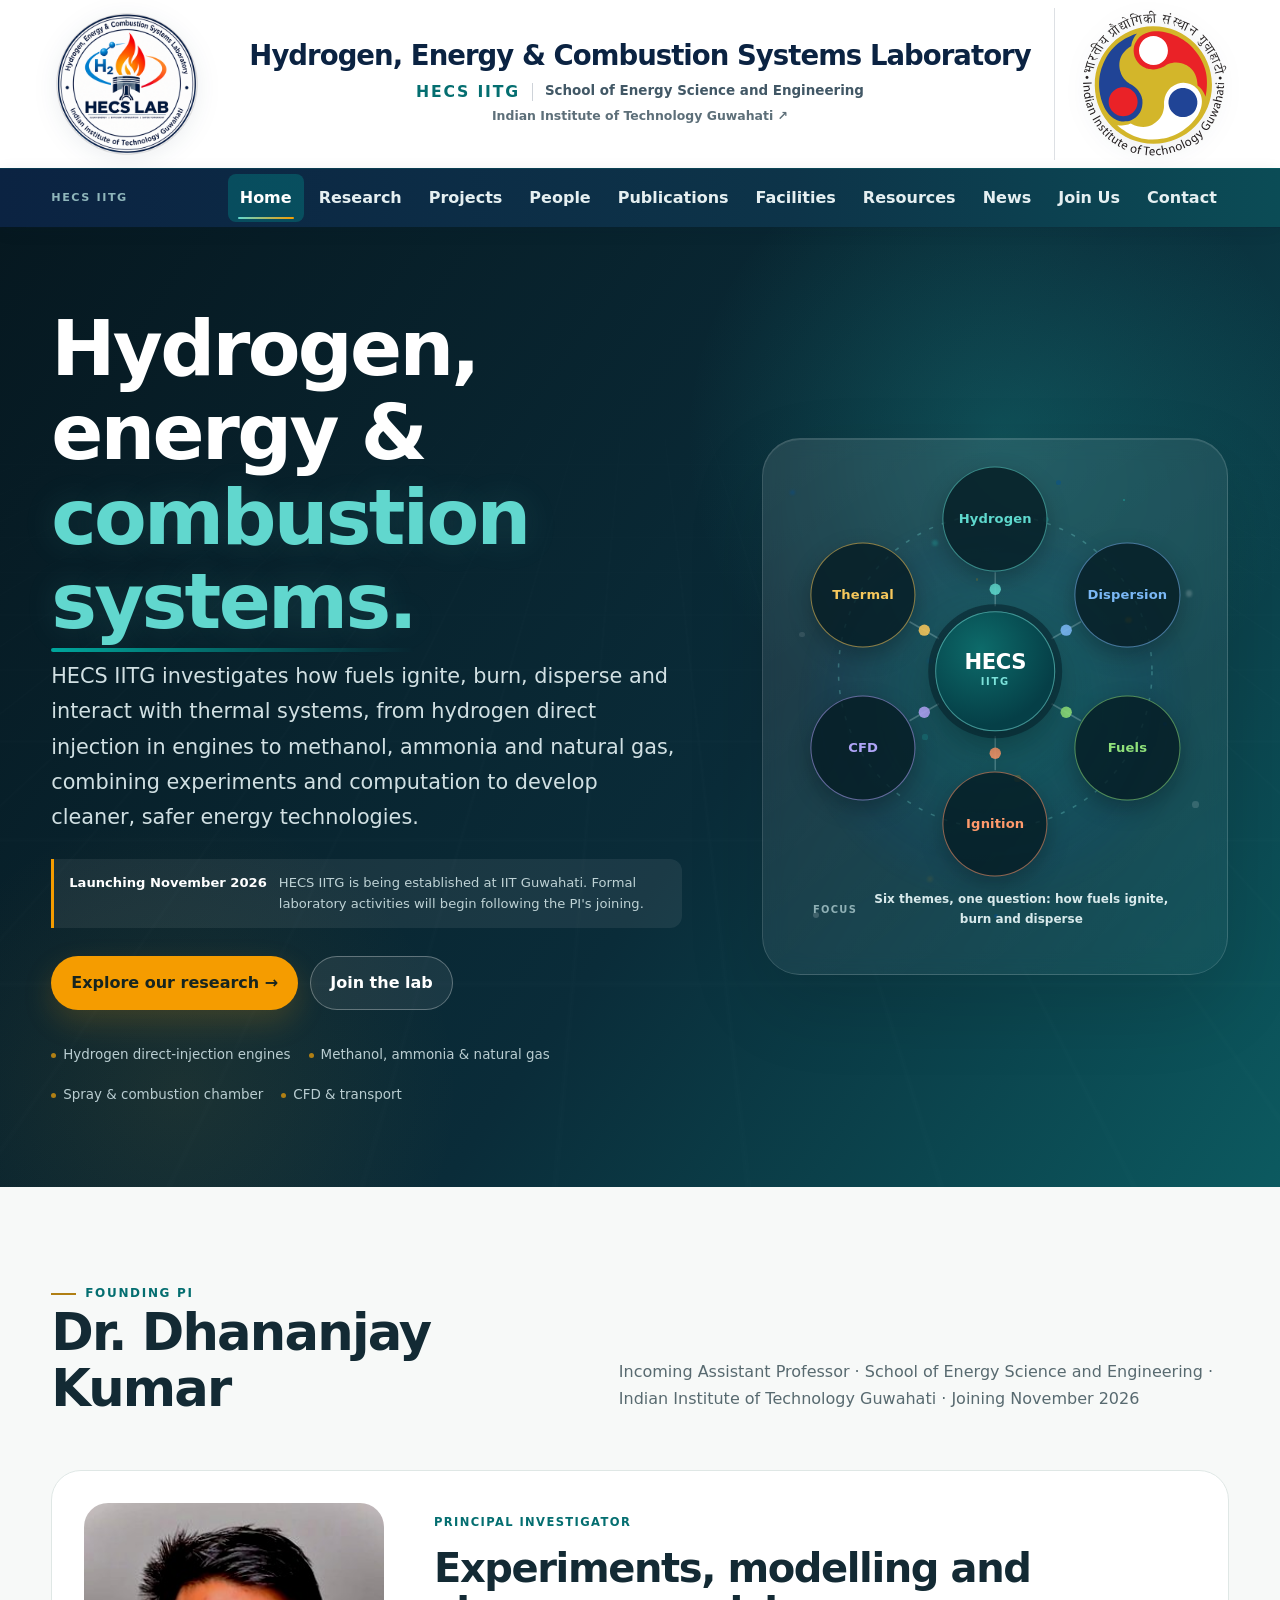
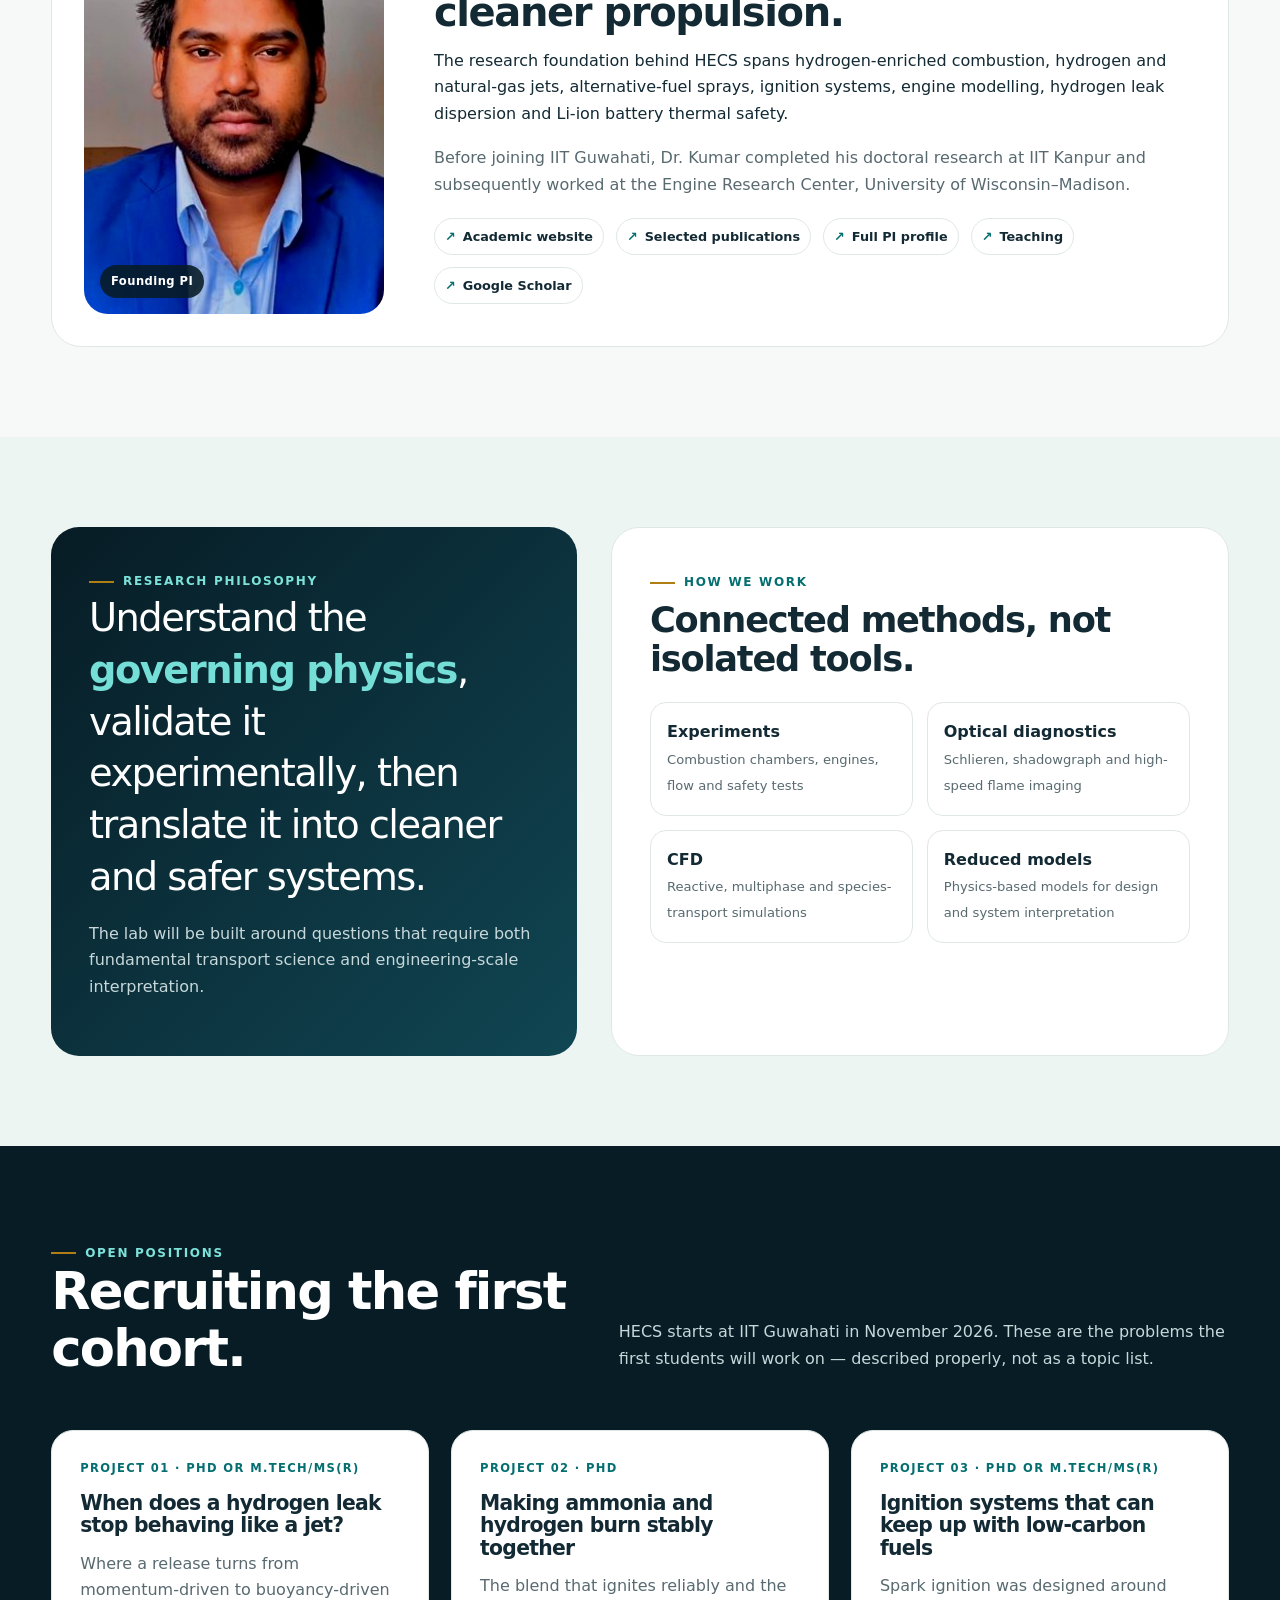
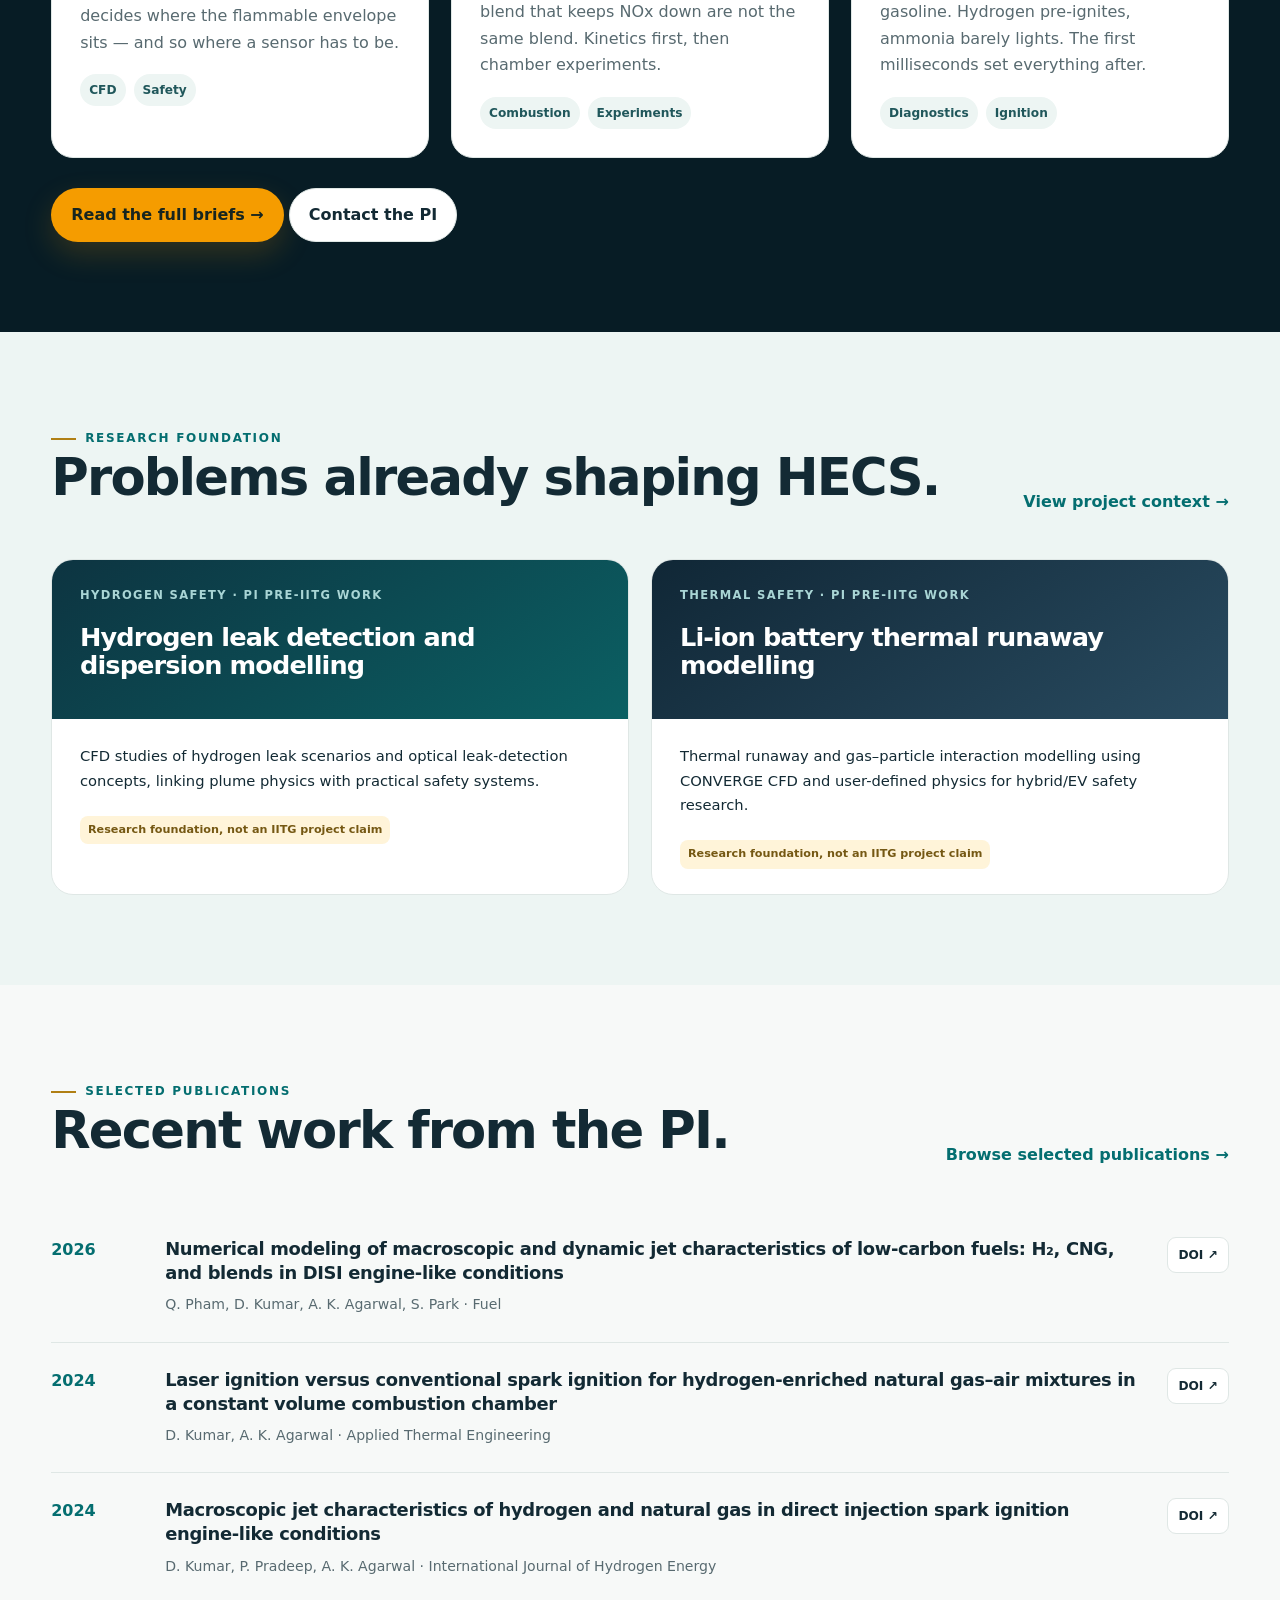
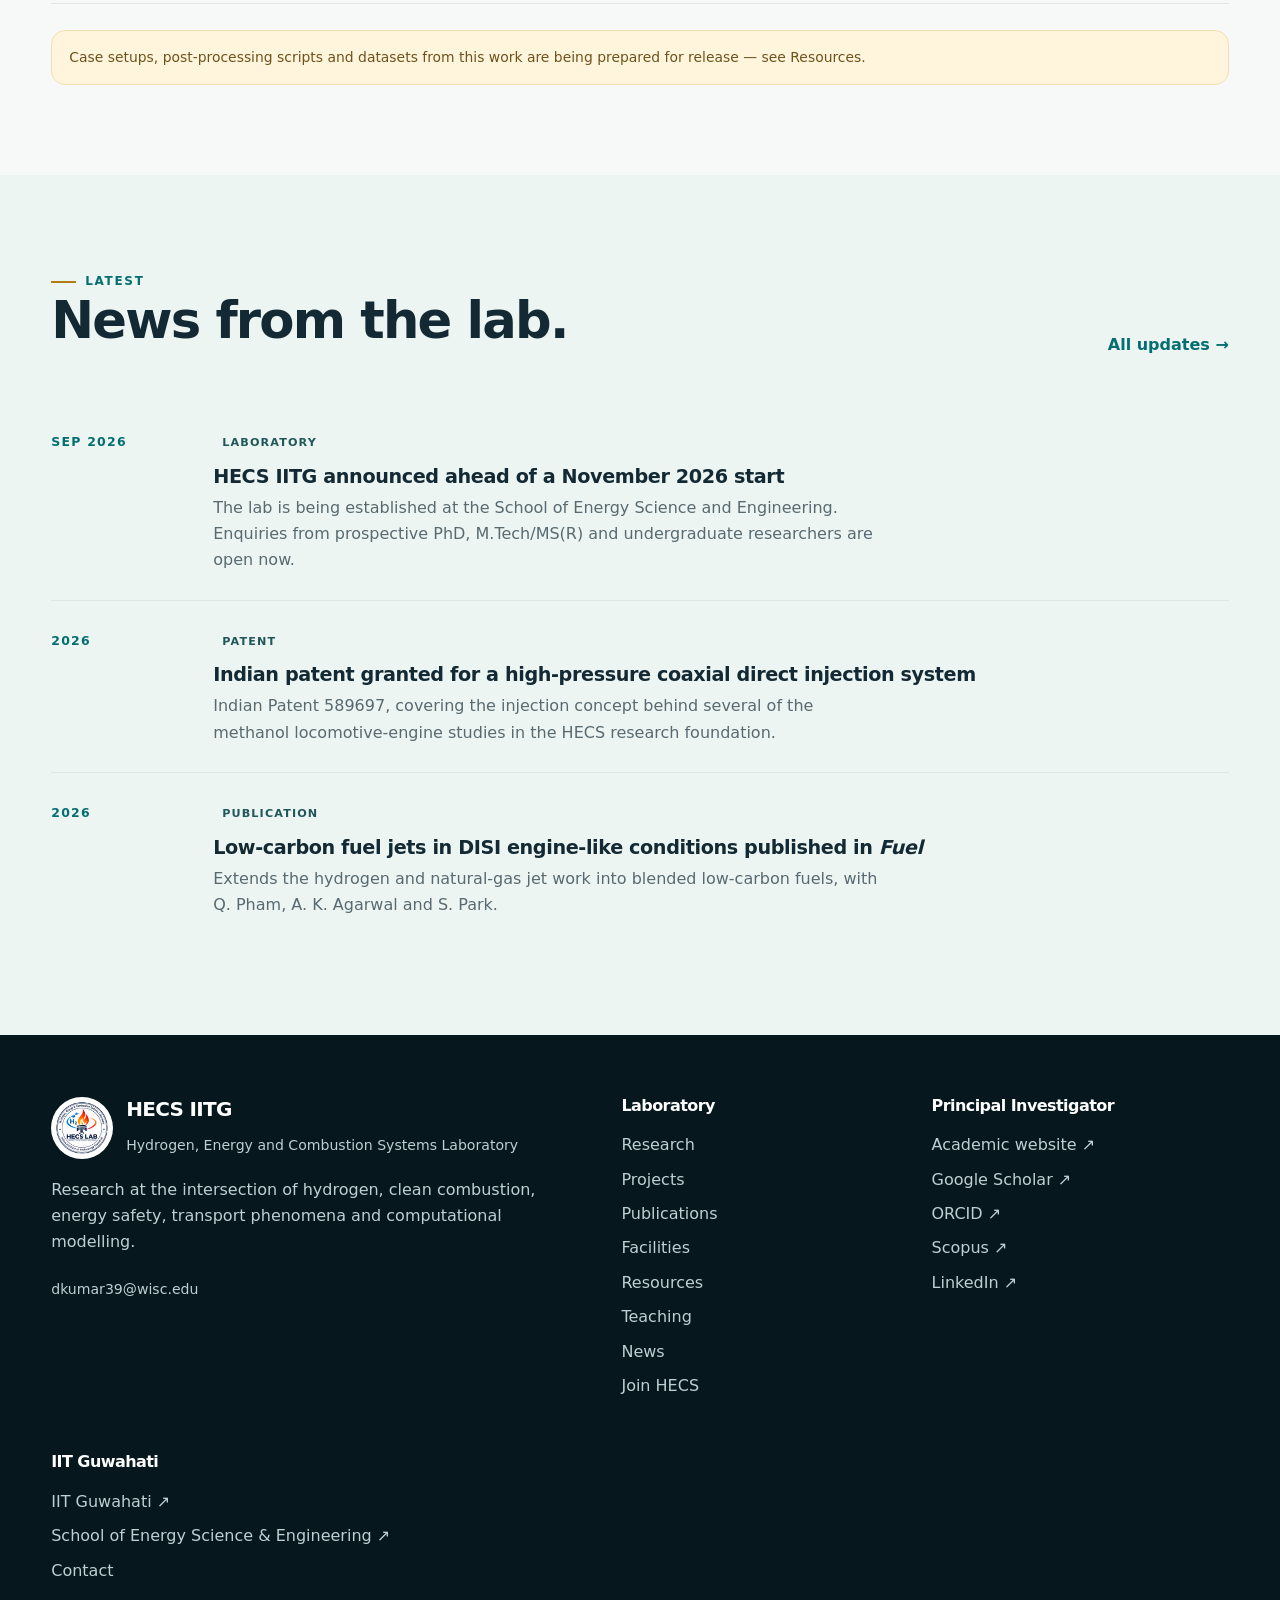
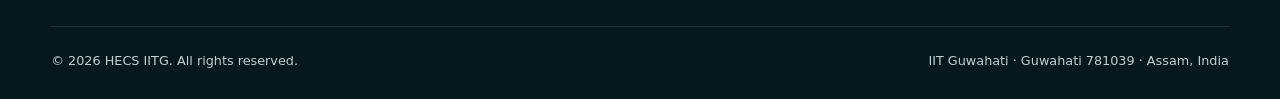
==== index.html @ e6fff38e "Use an uncropped masthead seal The seal PNG was itself cropped: the artwork ran to all four edges of" ====
<!doctype html><html lang="en"><head>
<meta charset="utf-8">
<meta name="viewport" content="width=device-width,initial-scale=1">
<meta name="theme-color" content="#071c25">
<meta name="description" content="HECS IITG — Hydrogen, Energy and Combustion Systems Laboratory at the School of Energy Science and Engineering, IIT Guwahati. Hydrogen combustion and safety, sustainable fuels, CFD and thermal systems.">
<title>Home | HECS IITG</title>
<link rel="canonical" href="https://hecs-iitg.github.io/">
<meta property="og:url" content="https://hecs-iitg.github.io/">
<meta property="og:site_name" content="HECS IITG">
<meta property="og:title" content="Home | HECS IITG">
<meta property="og:description" content="HECS IITG — Hydrogen, Energy and Combustion Systems Laboratory at the School of Energy Science and Engineering, IIT Guwahati. Hydrogen combustion and safety, sustainable fuels, CFD and thermal systems.">
<meta property="og:type" content="website">
<meta property="og:image" content="https://hecs-iitg.github.io/hecs-iitg-social-preview-1200x630.png">
<meta property="og:image:width" content="1200">
<meta property="og:image:height" content="630">
<meta property="og:image:alt" content="HECS IITG — Hydrogen, Energy and Combustion Systems Laboratory, IIT Guwahati">
<meta name="twitter:card" content="summary_large_image">
<meta name="twitter:title" content="Home | HECS IITG">
<meta name="twitter:description" content="HECS IITG — Hydrogen, Energy and Combustion Systems Laboratory at the School of Energy Science and Engineering, IIT Guwahati. Hydrogen combustion and safety, sustainable fuels, CFD and thermal systems.">
<meta name="twitter:image" content="https://hecs-iitg.github.io/hecs-iitg-social-preview-1200x630.png">
<link rel="icon" href="favicon.ico" sizes="any">
<link rel="icon" href="favicon-32x32.png" sizes="32x32" type="image/png">
<link rel="apple-touch-icon" href="apple-touch-icon.png">
<link rel="manifest" href="site.webmanifest">
<link rel="stylesheet" href="style.css?v=86090241f0">
<script type="application/ld+json">
{"@context":"https://schema.org","@graph":[
{"@type":"ResearchOrganization","@id":"https://hecs-iitg.github.io/#lab",
 "name":"Hydrogen, Energy and Combustion Systems Laboratory",
 "alternateName":"HECS IITG","url":"https://hecs-iitg.github.io/",
 "logo":"https://hecs-iitg.github.io/hecs-logo-880.png",
 "image":"https://hecs-iitg.github.io/hecs-iitg-social-preview-1200x630.png",
 "slogan":"Clean energy | Efficient combustion | Safer tomorrow",
 "email":"dkumar39@wisc.edu",
 "description":"Research laboratory at the School of Energy Science and Engineering, IIT Guwahati, working on hydrogen combustion and safety, sustainable fuels, computational reactive flows and thermal systems.",
 "parentOrganization":{"@type":"CollegeOrUniversity","name":"Indian Institute of Technology Guwahati","url":"https://www.iitg.ac.in/"},
 "address":{"@type":"PostalAddress","addressLocality":"Guwahati","postalCode":"781039","addressRegion":"Assam","addressCountry":"IN"},
 "founder":{"@id":"https://hecs-iitg.github.io/people#pi"},
 "knowsAbout":["Hydrogen combustion","Hydrogen safety","Leak dispersion modelling","Sustainable fuels","Ammonia combustion","Spray and ignition physics","Internal combustion engines","Computational fluid dynamics","Battery thermal runaway"]},
{"@type":"Person","@id":"https://hecs-iitg.github.io/people#pi",
 "name":"Dhananjay Kumar","honorificPrefix":"Dr.",
 "jobTitle":"Incoming Assistant Professor",
 "email":"dkumar39@wisc.edu",
 "url":"https://dhkrnl.github.io/",
 "image":"https://hecs-iitg.github.io/pi-dhananjay-kumar.jpg",
 "affiliation":{"@type":"CollegeOrUniversity","name":"Indian Institute of Technology Guwahati"},
 "alumniOf":[{"@type":"CollegeOrUniversity","name":"Indian Institute of Technology Kanpur"},
             {"@type":"CollegeOrUniversity","name":"University of Wisconsin-Madison"}],
 "identifier":"https://orcid.org/0000-0003-1167-9672",
 "sameAs":["https://orcid.org/0000-0003-1167-9672",
           "https://scholar.google.com/citations?user=kYDGsMAAAAAJ",
           "https://www.scopus.com/authid/detail.uri?authorId=57218117181",
           "https://www.linkedin.com/in/dhkrnl",
           "https://www.researchgate.net/profile/Dhananjay-Kumar-10"]}
]}
</script>
</head><body><a class="skip-link" href="#main">Skip to content</a>
<header class="site-header">
<div class="lab-masthead">
<div class="container lab-masthead-inner">
<a class="lab-emblem-link" href="/" aria-label="HECS IITG home">
<img class="lab-emblem" src="hecs-logo-seal-20260908.png" alt="" width="320" height="320">
</a>
<div class="lab-identity">
<div class="lab-title">Hydrogen, Energy &amp; Combustion Systems Laboratory</div>
<div class="lab-meta-line">
<strong class="lab-acronym">HECS IITG</strong>
<span class="lab-divider" aria-hidden="true"></span>
<span class="lab-school">School of Energy Science and Engineering</span>
</div>
<a class="lab-institute" href="https://www.iitg.ac.in/" target="_blank" rel="noreferrer">Indian Institute of Technology Guwahati &#8599;</a>
</div>
<a class="iitg-brand-link" href="https://www.iitg.ac.in/" target="_blank" rel="noreferrer" aria-label="Indian Institute of Technology Guwahati website">
<img class="iitg-brand" src="logo_IITG/IIT_Guwahati_idFJ5xOu5H_1.svg" alt="Indian Institute of Technology Guwahati" width="152" height="152">
</a>
</div>
</div>
<div class="lab-navrow">
<div class="container lab-nav-inner">
<span class="nav-tag">HECS IITG</span>
<nav class="nav-links" aria-label="Primary navigation"><a href="/" class="active">Home</a><a href="research">Research</a><a href="projects">Projects</a><a href="people">People</a><a href="publications">Publications</a><a href="facilities">Facilities</a><a href="resources">Resources</a><a href="news">News</a><a href="opportunities">Join Us</a><a href="contact">Contact</a></nav>
<button class="menu-toggle" aria-label="Toggle navigation" aria-expanded="false">Menu</button>
</div>
</div>
</header><main id="main"><section class="hero"><div class="container hero-grid"><div><h1>Hydrogen, energy & <em>combustion systems.</em></h1><p class="lead">HECS IITG investigates how fuels ignite, burn, disperse and interact with thermal systems, from hydrogen direct injection in engines to methanol, ammonia and natural gas, combining experiments and computation to develop cleaner, safer energy technologies.</p><div class="launch-note"><strong>Launching November 2026</strong><span>HECS IITG is being established at IIT Guwahati. Formal laboratory activities will begin following the PI's joining.</span></div><div class="hero-actions"><a class="btn btn-primary" href="research">Explore our research →</a><a class="btn btn-secondary" href="opportunities">Join the lab</a></div><div class="hero-meta"><span>Hydrogen direct-injection engines</span><span>Methanol, ammonia & natural gas</span><span>Spray & combustion chamber</span><span>CFD & transport</span></div></div><div class="hero-logo-panel rmap-panel" aria-labelledby="rmap-heading"><div class="hero-particles" aria-hidden="true"></div><h2 id="rmap-heading" class="visually-hidden">Research themes</h2><div class="rmap"><svg class="rmap-lines" viewBox="0 0 400 400" aria-hidden="true" focusable="false"><circle class="rmap-ring" cx="200" cy="200" r="152"/><g class="rmap-spokes"><line x1="200.0" y1="137.0" x2="200.0" y2="104.0"/><circle class="rmap-dot" cx="200.0" cy="120.5" r="5.5" fill="#5FD9CE"/><line x1="254.6" y1="168.5" x2="283.1" y2="152.0"/><circle class="rmap-dot" cx="268.8" cy="160.2" r="5.5" fill="#7BB8F5"/><line x1="254.6" y1="231.5" x2="283.1" y2="248.0"/><circle class="rmap-dot" cx="268.8" cy="239.8" r="5.5" fill="#8FE07A"/><line x1="200.0" y1="263.0" x2="200.0" y2="296.0"/><circle class="rmap-dot" cx="200.0" cy="279.5" r="5.5" fill="#FF9A6C"/><line x1="145.4" y1="231.5" x2="116.9" y2="248.0"/><circle class="rmap-dot" cx="131.2" cy="239.8" r="5.5" fill="#B0A5F7"/><line x1="145.4" y1="168.5" x2="116.9" y2="152.0"/><circle class="rmap-dot" cx="131.2" cy="160.2" r="5.5" fill="#F7C85C"/></g></svg><span class="rmap-core" aria-hidden="true"><b>HECS</b><i>IITG</i></span><a class="rmap-node" href="research#hydrogen" style="--a:#5FD9CE;--x:50.00%;--y:13.00%" data-focus="Ignition, flame propagation and hydrogen-fuelled power systems"><span>Hydrogen</span></a><a class="rmap-node" href="research#leaks" style="--a:#7BB8F5;--x:82.04%;--y:31.50%" data-focus="Leak jets, buoyant plumes, flammable envelope and detection"><span>Dispersion</span></a><a class="rmap-node" href="research#fuels" style="--a:#8FE07A;--x:82.04%;--y:68.50%" data-focus="Ammonia, methanol and DME — stability, efficiency, emissions"><span>Fuels</span></a><a class="rmap-node" href="research#sprays" style="--a:#FF9A6C;--x:50.00%;--y:87.00%" data-focus="Sprays, spark and laser ignition, flame-kernel growth"><span>Ignition</span></a><a class="rmap-node" href="research#cfd" style="--a:#B0A5F7;--x:17.96%;--y:68.50%" data-focus="Reacting flows, species transport, multiphase and CHT"><span>CFD</span></a><a class="rmap-node" href="research#thermal" style="--a:#F7C85C;--x:17.96%;--y:31.50%" data-focus="Battery thermal runaway, vent gases and hybrid systems"><span>Thermal</span></a></div><p class="hero-focus" aria-live="polite"><span>Focus</span><strong class="hero-focus-text">Six themes, one question: how fuels ignite, burn and disperse</strong></p></div></div></section><section class="section" id="lab"><div class="container"><div class="section-head"><div><span class="eyebrow">Founding PI</span><h2>Dr. Dhananjay Kumar</h2></div><p class="muted">Incoming Assistant Professor · School of Energy Science and Engineering · Indian Institute of Technology Guwahati · Joining November 2026</p></div><div class="pi-card fade"><div class="pi-photo"><img src="pi-dhananjay-kumar.jpg" alt="Portrait of Dr. Dhananjay Kumar" width="400" height="400" loading="lazy" decoding="async"></div><div class="pi-copy"><div class="card-kicker">Principal Investigator</div><h2 style="font-size:2.5rem">Experiments, modelling and cleaner propulsion.</h2><p>The research foundation behind HECS spans hydrogen-enriched combustion, hydrogen and natural-gas jets, alternative-fuel sprays, ignition systems, engine modelling, hydrogen leak dispersion and Li-ion battery thermal safety.</p><p class="muted">Before joining IIT Guwahati, Dr. Kumar completed his doctoral research at IIT Kanpur and subsequently worked at the Engine Research Center, University of Wisconsin&ndash;Madison.</p><div class="profile-links"><a class="badge" href="https://dhkrnl.github.io/" target="_blank" rel="noreferrer">Academic website</a><a class="badge" href="publications">Selected publications</a><a class="badge" href="people">Full PI profile</a><a class="badge" href="teaching">Teaching</a><a class="badge" href="https://scholar.google.com/citations?user=kYDGsMAAAAAJ" target="_blank" rel="noreferrer">Google Scholar</a></div></div></div></div></section><section class="section section-soft"><div class="container"><div class="feature-split"><div class="feature-panel dark fade"><span class="eyebrow" style="color:#7ce2da">Research philosophy</span><p class="statement">Understand the <strong>governing physics</strong>, validate it experimentally, then translate it into cleaner and safer systems.</p><p class="muted">The lab will be built around questions that require both fundamental transport science and engineering-scale interpretation.</p></div><div class="feature-panel fade"><span class="eyebrow">How we work</span><h2 style="font-size:2.2rem;margin-top:8px">Connected methods, not isolated tools.</h2><div class="method-list"><div class="method"><b>Experiments</b><span>Combustion chambers, engines, flow and safety tests</span></div><div class="method"><b>Optical diagnostics</b><span>Schlieren, shadowgraph and high-speed flame imaging</span></div><div class="method"><b>CFD</b><span>Reactive, multiphase and species-transport simulations</span></div><div class="method"><b>Reduced models</b><span>Physics-based models for design and system interpretation</span></div></div></div></div></div></section><section class="section section-dark"><div class="container">
<div class="section-head"><div><span class="eyebrow" style="color:#7ce2da">Open positions</span><h2>Recruiting the first cohort.</h2></div><p class="muted" style="color:#c7d8db">HECS starts at IIT Guwahati in November 2026. These are the problems the first students will work on &mdash; described properly, not as a topic list.</p></div>
<div class="grid grid-3">
<div class="card"><div class="card-kicker">Project 01 &middot; PhD or M.Tech/MS(R)</div><h3>When does a hydrogen leak stop behaving like a jet?</h3><p class="muted">Where a release turns from momentum-driven to buoyancy-driven decides where the flammable envelope sits &mdash; and so where a sensor has to be.</p><div class="tag-row"><span class="tag">CFD</span><span class="tag">Safety</span></div></div>
<div class="card"><div class="card-kicker">Project 02 &middot; PhD</div><h3>Making ammonia and hydrogen burn stably together</h3><p class="muted">The blend that ignites reliably and the blend that keeps NOx down are not the same blend. Kinetics first, then chamber experiments.</p><div class="tag-row"><span class="tag">Combustion</span><span class="tag">Experiments</span></div></div>
<div class="card"><div class="card-kicker">Project 03 &middot; PhD or M.Tech/MS(R)</div><h3>Ignition systems that can keep up with low-carbon fuels</h3><p class="muted">Spark ignition was designed around gasoline. Hydrogen pre-ignites, ammonia barely lights. The first milliseconds set everything after.</p><div class="tag-row"><span class="tag">Diagnostics</span><span class="tag">Ignition</span></div></div>
</div>
<div style="margin-top:30px"><a class="btn btn-primary" href="opportunities">Read the full briefs &rarr;</a> <a class="btn btn-light" href="contact">Contact the PI</a></div>
</div></section><section class="section section-soft"><div class="container"><div class="section-head"><div><span class="eyebrow">Research foundation</span><h2>Problems already shaping HECS.</h2></div><a class="role" href="projects">View project context →</a></div><div class="grid grid-2"><article class="card project-card fade"><div class="project-top"><div class="project-no">Hydrogen safety · PI pre-IITG work</div><h3 style="font-size:1.6rem;margin-top:18px">Hydrogen leak detection and dispersion modelling</h3></div><div class="project-body"><p>CFD studies of hydrogen leak scenarios and optical leak-detection concepts, linking plume physics with practical safety systems.</p><span class="source-label">Research foundation, not an IITG project claim</span></div></article><article class="card project-card fade"><div class="project-top alt"><div class="project-no">Thermal safety · PI pre-IITG work</div><h3 style="font-size:1.6rem;margin-top:18px">Li-ion battery thermal runaway modelling</h3></div><div class="project-body"><p>Thermal runaway and gas–particle interaction modelling using CONVERGE CFD and user-defined physics for hybrid/EV safety research.</p><span class="source-label">Research foundation, not an IITG project claim</span></div></article></div></div></section><section class="section"><div class="container"><div class="section-head"><div><span class="eyebrow">Selected publications</span><h2>Recent work from the PI.</h2></div><a class="role" href="publications">Browse selected publications →</a></div><div class="pub-list"><div class="pub-item"><div class="pub-year">2026</div><div><h3>Numerical modeling of macroscopic and dynamic jet characteristics of low-carbon fuels: H₂, CNG, and blends in DISI engine-like conditions</h3><div class="pub-meta">Q. Pham, D. Kumar, A. K. Agarwal, S. Park · Fuel</div></div><div class="pub-actions"><a class="pub-link" href="https://doi.org/10.1016/j.fuel.2025.138144" target="_blank" rel="noreferrer">DOI ↗</a></div></div><div class="pub-item"><div class="pub-year">2024</div><div><h3>Laser ignition versus conventional spark ignition for hydrogen-enriched natural gas–air mixtures in a constant volume combustion chamber</h3><div class="pub-meta">D. Kumar, A. K. Agarwal · Applied Thermal Engineering</div></div><div class="pub-actions"><a class="pub-link" href="https://doi.org/10.1016/j.applthermaleng.2024.123988" target="_blank" rel="noreferrer">DOI ↗</a></div></div><div class="pub-item"><div class="pub-year">2024</div><div><h3>Macroscopic jet characteristics of hydrogen and natural gas in direct injection spark ignition engine-like conditions</h3><div class="pub-meta">D. Kumar, P. Pradeep, A. K. Agarwal · International Journal of Hydrogen Energy</div></div><div class="pub-actions"><a class="pub-link" href="https://doi.org/10.1016/j.ijhydene.2024.07.026" target="_blank" rel="noreferrer">DOI ↗</a></div></div></div><div style="margin-top:26px" class="notice">Case setups, post-processing scripts and datasets from this work are being prepared for release &mdash; see <a href="resources">Resources</a>.</div></div></section><section class="section section-soft"><div class="container">
<div class="section-head"><div><span class="eyebrow">Latest</span><h2>News from the lab.</h2></div><a class="role" href="news">All updates &rarr;</a></div>
<div class="news-list">
<article class="news-item"><div class="news-date">Sep 2026</div><div><span class="news-tag">Laboratory</span><h3>HECS IITG announced ahead of a November 2026 start</h3><p>The lab is being established at the School of Energy Science and Engineering. Enquiries from prospective PhD, M.Tech/MS(R) and undergraduate researchers are open now.</p></div></article>
<article class="news-item"><div class="news-date">2026</div><div><span class="news-tag">Patent</span><h3>Indian patent granted for a high-pressure coaxial direct injection system</h3><p>Indian Patent 589697, covering the injection concept behind several of the methanol locomotive-engine studies in the HECS research foundation.</p></div></article>
<article class="news-item"><div class="news-date">2026</div><div><span class="news-tag">Publication</span><h3>Low-carbon fuel jets in DISI engine-like conditions published in <em>Fuel</em></h3><p>Extends the hydrogen and natural-gas jet work into blended low-carbon fuels, with Q. Pham, A. K. Agarwal and S. Park.</p></div></article>
</div>
</div></section></main><footer>
<div class="container">
<div class="footer-grid">
<div>
<div class="footer-logo footer-brand">
<img src="hecs-logo-seal-20260908.png" alt="" width="128" height="128">
<div><h3>HECS IITG</h3><div class="small">Hydrogen, Energy and Combustion Systems Laboratory</div></div>
</div>
<p>Research at the intersection of hydrogen, clean combustion, energy safety, transport phenomena and computational modelling.</p>
<p class="small"><a href="mailto:dkumar39@wisc.edu">dkumar39@wisc.edu</a></p>
</div>
<div>
<h4>Laboratory</h4>
<a href="research">Research</a>
<a href="projects">Projects</a>
<a href="publications">Publications</a>
<a href="facilities">Facilities</a>
<a href="resources">Resources</a>
<a href="teaching">Teaching</a>
<a href="news">News</a>
<a href="opportunities">Join HECS</a>
</div>
<div>
<h4>Principal Investigator</h4>
<a href="https://dhkrnl.github.io/" target="_blank" rel="noreferrer">Academic website &#8599;</a>
<a href="https://scholar.google.com/citations?user=kYDGsMAAAAAJ" target="_blank" rel="noreferrer">Google Scholar &#8599;</a>
<a href="https://orcid.org/0000-0003-1167-9672" target="_blank" rel="noreferrer">ORCID &#8599;</a>
<a href="https://www.scopus.com/authid/detail.uri?authorId=57218117181" target="_blank" rel="noreferrer">Scopus &#8599;</a>
<a href="https://www.linkedin.com/in/dhkrnl" target="_blank" rel="noreferrer">LinkedIn &#8599;</a>
</div>
<div>
<h4>IIT Guwahati</h4>
<a href="https://www.iitg.ac.in/" target="_blank" rel="noreferrer">IIT Guwahati &#8599;</a>
<a href="https://www.iitg.ac.in/ceer/" target="_blank" rel="noreferrer">School of Energy Science &amp; Engineering &#8599;</a>
<a href="contact">Contact</a>
</div>
</div>
<div class="footer-bottom">
<span>&copy; <span data-year>2026</span> HECS IITG. All rights reserved.</span>
<span>IIT Guwahati &middot; Guwahati 781039 &middot; Assam, India</span>
</div>
</div>
</footer><script src="main.js?v=13bdd64af9" defer></script></body></html>
---- style.css ----
:root{
  --navy:#071c25;--navy2:#0d3341;--teal:#046e70;--aqua:#23c7bd;--gold:#b07f14;
  --paper:#f7f9f8;--white:#fff;--ink:#132a34;--muted:#586a70;--line:#dfe7e5;
  --soft:#edf5f3;--soft2:#f2f6f5;--shadow:0 24px 70px rgba(7,28,37,.12);--max:1500px;
}
*{box-sizing:border-box}html{scroll-behavior:smooth;scroll-padding-top:74px}body{margin:0;background:var(--paper);color:var(--ink);font-family:Inter,ui-sans-serif,system-ui,-apple-system,BlinkMacSystemFont,"Segoe UI",sans-serif;line-height:1.65;-webkit-font-smoothing:antialiased}a{color:inherit;text-decoration:none}img{display:block;max-width:100%}button,input,textarea,select{font:inherit}.container{width:min(92vw,var(--max));margin:auto}.skip-link{position:absolute;left:-9999px;top:10px;background:#fff;padding:10px 14px;z-index:999}.skip-link:focus{left:10px}.utility{background:var(--navy);color:#cbd9dc;font-size:.78rem}.utility .container{min-height:36px;display:flex;align-items:center;justify-content:space-between;gap:20px}.utility a{color:#fff}.site-header{position:sticky;top:0;z-index:60;background:rgba(247,249,248,.94);backdrop-filter:blur(18px);border-bottom:1px solid rgba(223,231,229,.9)}.nav{height:76px;display:flex;align-items:center;justify-content:space-between;gap:20px}.brand{display:flex;align-items:center;gap:12px;min-width:235px}.brand img{width:44px;height:44px}.nav-links{display:flex;gap:2px;align-items:center}.nav-links a{font-size:.9rem;font-weight:750;color:#40545d;padding:9px 10px;border-radius:10px}.nav-links a:hover,.nav-links a.active{color:var(--teal);background:#fff}.menu-toggle{display:none;border:1px solid var(--line);background:#fff;border-radius:11px;padding:9px 12px;font-weight:750;color:var(--ink)}
.eyebrow{display:inline-flex;align-items:center;gap:9px;text-transform:uppercase;letter-spacing:.14em;font-size:.75rem;font-weight:850;color:var(--teal)}.eyebrow:before{content:"";width:25px;height:2px;background:var(--gold)}h1,h2,h3,h4{line-height:1.1;letter-spacing:-.035em;margin:0 0 14px}h1{font-size:clamp(3rem,6.5vw,6rem)}h2{font-size:clamp(2rem,4vw,3.45rem)}h3{font-size:1.27rem}h4{font-size:1rem}p{margin:0 0 18px}.lead{font-size:clamp(1.08rem,1.7vw,1.3rem);line-height:1.7}.muted{color:var(--muted)}.small{font-size:.88rem}.role{color:var(--teal);font-weight:800}.role:hover{text-decoration:underline;text-underline-offset:3px}.btn{display:inline-flex;align-items:center;justify-content:center;gap:9px;border-radius:999px;padding:13px 19px;border:1px solid transparent;font-weight:850;transition:.2s ease}.btn:hover{transform:translateY(-2px)}.btn-primary{background:var(--gold);color:#17251f;box-shadow:0 12px 30px rgba(214,166,59,.18)}.btn-secondary{border-color:rgba(255,255,255,.3);color:#fff;background:rgba(255,255,255,.07)}.btn-light{background:#fff;border-color:var(--line);color:var(--ink)}
.hero{position:relative;overflow:hidden;background:linear-gradient(125deg,#061820 0%,#0a2c39 57%,#0c5a60 100%);color:#fff}.hero:before{content:"";position:absolute;inset:0;background:radial-gradient(circle at 78% 22%,rgba(35,199,189,.22),transparent 25%),radial-gradient(circle at 14% 90%,rgba(214,166,59,.09),transparent 20%)}.hero-grid{position:relative;z-index:1;display:grid;grid-template-columns:1.15fr .85fr;gap:80px;align-items:center;min-height:650px;padding:80px 0}.hero-kicker{display:flex;align-items:center;gap:12px;font-size:.82rem;color:#b9d9dc;margin-bottom:28px}.hero-kicker .dot{width:7px;height:7px;background:var(--aqua);border-radius:50%;box-shadow:0 0 0 7px rgba(35,199,189,.1)}.hero h1{max-width:820px;font-size:clamp(3.2rem,6vw,5.8rem)}.hero h1 em{font-style:normal;color:#7ce2da}.hero .lead{max-width:780px;color:#d1e0e3}.hero-actions{display:flex;gap:12px;flex-wrap:wrap;margin-top:28px}.hero-meta{display:flex;flex-wrap:wrap;gap:18px;margin-top:34px;color:#b9cdd1;font-size:.84rem}.hero-meta span{display:flex;align-items:center;gap:7px}.hero-meta span:before{content:"";width:5px;height:5px;border-radius:50%;background:var(--gold)}
.section{padding:90px 0}.section-soft{background:var(--soft)}.section-dark{background:var(--navy);color:#fff}.section-head{display:flex;align-items:end;justify-content:space-between;gap:35px;margin-bottom:40px}.section-head>p{max-width:610px}.grid{display:grid;gap:22px}.grid-2{grid-template-columns:repeat(2,1fr)}.grid-3{grid-template-columns:repeat(3,1fr)}.card{background:#fff;border:1px solid var(--line);border-radius:22px;padding:28px;transition:.2s ease}.card:hover{transform:translateY(-3px);box-shadow:var(--shadow)}.card-kicker{font-size:.72rem;text-transform:uppercase;letter-spacing:.12em;color:var(--teal);font-weight:850;margin-bottom:14px}.pillar{position:relative;min-height:310px;padding:30px;overflow:hidden}.pillar:after{content:attr(data-index);position:absolute;right:20px;bottom:-20px;font-weight:950;font-size:8rem;line-height:1;color:#eef4f2;z-index:0}.pillar>*{position:relative;z-index:1}.pillar-icon{width:52px;height:52px;border-radius:16px;background:var(--soft);display:grid;place-items:center;font-weight:900;color:var(--teal);margin-bottom:42px}.tag-row{display:flex;flex-wrap:wrap;gap:8px;margin-top:18px}.tag{font-size:.76rem;padding:6px 9px;border-radius:999px;background:var(--soft);color:#205d61;font-weight:750}.feature-split{display:grid;grid-template-columns:.92fr 1.08fr;gap:34px;align-items:stretch}.feature-panel{border-radius:28px;background:#fff;border:1px solid var(--line);padding:38px}.feature-panel.dark{background:linear-gradient(135deg,var(--navy),#104653);color:#fff;border:0}.feature-panel.dark .muted{color:#c7d8db}.statement{font-size:clamp(1.55rem,3vw,2.45rem);line-height:1.35;letter-spacing:-.04em}.statement strong{color:var(--teal)}.dark .statement strong{color:#74ded7}.method-list{display:grid;grid-template-columns:repeat(2,1fr);gap:14px;margin-top:24px}.method{padding:16px;border:1px solid var(--line);border-radius:16px}.dark .method{border-color:rgba(255,255,255,.12);background:rgba(255,255,255,.04)}.method b{display:block}.method span{font-size:.82rem;color:var(--muted)}.dark .method span{color:#b9cdd1}
.pi-card{display:grid;grid-template-columns:300px 1fr;gap:42px;background:#fff;border:1px solid var(--line);border-radius:30px;padding:32px}.pi-photo{position:relative;border-radius:24px;overflow:hidden;min-height:350px;background:linear-gradient(145deg,#dfece9,#f9fbfa)}.pi-photo img{width:100%;height:100%;object-fit:cover}.pi-photo:after{content:"Founding PI";position:absolute;left:16px;bottom:16px;padding:7px 11px;background:rgba(7,28,37,.88);color:#fff;border-radius:999px;font-size:.72rem;font-weight:850;letter-spacing:.04em}.pi-copy{padding:10px 8px}.profile-links{display:flex;gap:12px;flex-wrap:wrap;margin-top:20px}.badge{display:inline-flex;align-items:center;gap:7px;padding:7px 10px;border:1px solid var(--line);border-radius:999px;background:#fff;font-size:.8rem;font-weight:750}.badge:before{content:"↗";color:var(--teal)}
.project-card{padding:0;overflow:hidden}.project-top{padding:26px 28px;background:linear-gradient(145deg,#0d3441,#0b6063);color:#fff;min-height:155px}.project-top.alt{background:linear-gradient(145deg,#102736,#294b60)}.project-no{font-size:.72rem;text-transform:uppercase;letter-spacing:.12em;color:#a9d5d5;font-weight:850}.project-body{padding:25px 28px}.project-body p{font-size:.92rem}.source-label{display:inline-flex;padding:5px 8px;background:#fff4d9;color:#755813;border-radius:8px;font-size:.7rem;font-weight:850;margin-top:5px}
.pub-list{display:grid}.pub-item{display:grid;grid-template-columns:90px 1fr auto;gap:24px;align-items:start;padding:25px 0;border-bottom:1px solid var(--line)}.pub-year{font-weight:900;color:var(--teal)}.pub-item h3{font-size:1.12rem;margin-bottom:8px;line-height:1.35;letter-spacing:-.02em}.pub-meta{color:var(--muted);font-size:.88rem}.pub-actions{display:flex;gap:8px}.pub-link{display:inline-flex;padding:7px 10px;border:1px solid var(--line);border-radius:9px;font-size:.76rem;font-weight:800;background:#fff}.pub-link:hover{border-color:var(--teal);color:var(--teal)}
.page-hero{background:linear-gradient(125deg,#071c25,#0d4550);color:#fff;padding:68px 0 60px}.page-hero h1{width:100%;font-size:clamp(2.8rem,5vw,4.8rem);margin-top:8px;text-align:center;text-wrap:balance}.page-hero .lead{color:#cde0e3;width:100%;max-width:none;text-align:center;margin-inline:auto}.theme-row{display:grid;grid-template-columns:190px 1fr 300px;gap:36px;padding:42px 0;border-bottom:1px solid var(--line)}.theme-index{font-size:.75rem;text-transform:uppercase;letter-spacing:.14em;color:var(--teal);font-weight:850}.theme-row h2{font-size:clamp(1.7rem,3vw,2.5rem)}.question-box{padding:20px;border-radius:18px;background:var(--soft);align-self:start}.question-box strong{display:block;margin-bottom:8px}.question-box p{font-size:.88rem;margin:0;color:var(--muted)}
.person-grid{display:grid;grid-template-columns:1fr 1fr;gap:22px}.person-card{background:#fff;border:1px solid var(--line);border-radius:22px;padding:28px}.recruit-card{border:1px dashed #9db6b4;background:#f9fbfa;border-radius:22px;padding:28px}.recruit-card h3{color:var(--teal)}
.filters{display:flex;gap:8px;flex-wrap:wrap;margin:28px 0}.filter-btn{border:1px solid var(--line);background:#fff;border-radius:999px;padding:8px 12px;font-size:.8rem;font-weight:800;color:#485d65;cursor:pointer}.filter-btn.active,.filter-btn:hover{background:var(--navy);color:#fff;border-color:var(--navy)}.pub-item[hidden]{display:none}.search-wrap{margin-top:24px}.search-wrap input{width:100%;max-width:520px;padding:13px 15px;border-radius:13px;border:1px solid var(--line);background:#fff;outline:none}.search-wrap input:focus{border-color:var(--teal);box-shadow:0 0 0 3px rgba(7,139,141,.1)}
.roadmap{display:grid;gap:0}.roadmap-item{display:grid;grid-template-columns:150px 1fr;gap:28px;padding:28px 0;border-bottom:1px solid var(--line)}.roadmap-phase{color:var(--teal);font-weight:900}.status{display:inline-flex;padding:5px 8px;border-radius:8px;background:#fff3d8;color:#765817;font-size:.72rem;font-weight:850}.status.plan{background:#eaf5f3;color:#286064}.status.future{background:#edf0f5;color:#536271}
.contact-grid{display:grid;grid-template-columns:.85fr 1.15fr;gap:28px}.contact-card{background:#fff;border:1px solid var(--line);border-radius:22px;padding:28px}.contact-list{display:grid;gap:12px;margin-top:22px}.contact-row{padding:15px 0;border-bottom:1px solid var(--line)}.contact-row:last-child{border:0}.contact-row small{display:block;color:var(--muted);text-transform:uppercase;letter-spacing:.08em;font-weight:800}.form{display:grid;gap:15px}.field label{display:block;font-size:.86rem;font-weight:800;margin-bottom:6px}.field input,.field textarea,.field select{width:100%;border:1px solid #cfdcda;background:#fff;border-radius:12px;padding:12px 14px;outline:none}.field input:focus,.field textarea:focus,.field select:focus{border-color:var(--teal);box-shadow:0 0 0 3px rgba(7,139,141,.1)}.field textarea{min-height:140px;resize:vertical}.notice{padding:15px 17px;border-radius:14px;background:#fff4dc;color:#6d531b;font-size:.87rem;border:1px solid #f2deb1}.cta{border-radius:30px;padding:42px;background:linear-gradient(135deg,#0c2b37,#0b6869);color:#fff;display:flex;justify-content:space-between;align-items:center;gap:32px}.cta p{max-width:680px;color:#c9dfe1}.cta h2{font-size:clamp(1.8rem,3vw,3rem)}
footer{background:#06171e;color:#bfcfd2;padding:62px 0 28px}.footer-grid{display:grid;grid-template-columns:1.4fr .7fr .8fr;gap:50px}.footer-logo{display:flex;align-items:center;gap:13px;margin-bottom:18px}.footer-logo img{width:48px}.footer-grid h3,.footer-grid h4{color:#fff}.footer-grid h3{font-size:1.25rem}.footer-grid a{display:block;padding:4px 0}.footer-grid a:hover{color:#fff}.footer-bottom{display:flex;justify-content:space-between;gap:20px;margin-top:38px;padding-top:23px;border-top:1px solid rgba(255,255,255,.1);font-size:.8rem}
.fade{opacity:1;transform:none}
.js .fade{opacity:0;transform:translateY(10px);transition:opacity .55s ease,transform .55s ease}.js .fade.visible{opacity:1;transform:none}
@media(max-width:1050px){.nav-links a{padding:8px 7px;font-size:.84rem}.hero-grid{grid-template-columns:1fr .75fr;gap:40px}.theme-row{grid-template-columns:130px 1fr}.theme-row .question-box{grid-column:2}}
@media(max-width:880px){.utility{display:none}.nav-links{display:none;position:absolute;left:20px;right:20px;top:70px;background:#fff;border:1px solid var(--line);border-radius:18px;box-shadow:var(--shadow);padding:10px;flex-direction:column;align-items:stretch}.nav-links.open{display:flex}.nav-links a{padding:11px 12px}.menu-toggle{display:block}.hero-grid{grid-template-columns:1fr;padding:68px 0}.grid-3,.grid-2,.person-grid,.contact-grid,.feature-split,.pi-card,.footer-grid{grid-template-columns:1fr}.pi-card{gap:24px}.pi-photo{max-width:330px}.section-head,.cta{align-items:flex-start;flex-direction:column}.section{padding:70px 0}.pub-item{grid-template-columns:70px 1fr}.pub-actions{grid-column:2}.theme-row{grid-template-columns:1fr;gap:12px}.theme-row .question-box{grid-column:auto}.roadmap-item{grid-template-columns:110px 1fr}}
@media(max-width:600px){.container{width:min(calc(100% - 28px),var(--max))}.hero h1{font-size:3rem}.hero-grid{padding:54px 0}.section{padding:58px 0}.method-list{grid-template-columns:1fr}.pub-item,.roadmap-item{grid-template-columns:1fr;gap:8px}.pub-actions{grid-column:auto}.cta{padding:28px}.footer-bottom{flex-direction:column}.pi-card{padding:20px}.page-hero{padding:52px 0}}
@media(prefers-reduced-motion:reduce){html{scroll-behavior:auto}.fade{opacity:1;transform:none;transition:none}.btn,.card{transition:none}}

/* HECS IITG brand palette.
   --brand-* are the logo hues: use them on dark grounds and for the mark itself.
   On light grounds use --teal / --gold, which are the AA-contrast versions. */
:root{
  --brand-navy:#0B2342;
  --brand-blue:#004E9B;
  --brand-teal:#00A79D;   /* logo teal — 8.3:1 on --navy, only 2.99:1 on white */
  --brand-orange:#F59C00; /* logo orange — decorative only, never text on white */
  --brand-teal-ink:#046e70; /* AA text teal on light grounds — 6.05:1 on white */
}
.footer-brand img{width:62px;height:62px;object-fit:contain;background:#fff;border-radius:50%;padding:3px}
.hero-logo-panel{position:relative;min-height:500px;display:flex;flex-direction:column;justify-content:center;align-items:center;border:1px solid rgba(255,255,255,.14);border-radius:38px;background:linear-gradient(145deg,rgba(255,255,255,.10),rgba(255,255,255,.035));backdrop-filter:blur(10px);overflow:hidden;box-shadow:inset 0 1px 0 rgba(255,255,255,.10),0 30px 80px rgba(0,0,0,.12)}
.hero-logo-panel:before{content:"";position:absolute;width:390px;height:390px;border-radius:50%;background:radial-gradient(circle,rgba(0,167,157,.22),rgba(0,78,155,.07) 58%,transparent 72%);filter:blur(2px)}
.hero-logo-glow{position:absolute;width:300px;height:300px;border-radius:50%;background:rgba(0,167,157,.11);filter:blur(50px)}
.hero-logo{position:relative;z-index:2;width:min(82%,430px);max-height:420px;filter:drop-shadow(0 22px 40px rgba(0,0,0,.22));background:rgba(255,255,255,.97);border-radius:50%;padding:5px}
.hero-logo-chips{position:relative;z-index:3;display:flex;flex-wrap:wrap;justify-content:center;gap:8px;margin-top:16px;padding:0 24px}
.hero-logo-chips span{font-size:.72rem;font-weight:800;letter-spacing:.04em;padding:6px 9px;border:1px solid rgba(255,255,255,.16);border-radius:999px;background:rgba(4,28,42,.46);color:#d7ebed}
.launch-note{display:flex;gap:12px;align-items:flex-start;max-width:740px;margin:23px 0 0;padding:13px 15px;border-left:3px solid var(--brand-orange);border-radius:0 12px 12px 0;background:rgba(255,255,255,.07);color:#d8e7e9;font-size:.82rem}
.launch-note strong{color:#fff;white-space:nowrap}.launch-note span{color:#bed2d5}
.site-header .nav{height:82px}
.site-header{border-bottom-color:rgba(0,167,157,.16)}
.nav-links a:hover,.nav-links a.active{color:var(--brand-teal)}
.btn-primary{background:var(--brand-orange);color:#17251f;box-shadow:0 12px 30px rgba(245,156,0,.18)}
.hero h1 em{color:#61d7ce}
@media(max-width:1050px){.hero-logo-panel{min-height:440px}.hero-logo{width:min(80%,360px)}}
@media(max-width:880px){.hero-logo-panel{min-height:460px;max-width:650px}.hero-logo{width:min(76%,390px)}.launch-note{flex-direction:column;gap:3px}}
@media(max-width:600px){.site-header .nav{height:70px}.hero-logo-panel{min-height:370px;border-radius:26px}.hero-logo{width:min(78%,310px)}.launch-note strong{white-space:normal}.footer-brand img{width:54px;height:54px}}

/* HECS IITG interactive motion system — v5 */
:root{--motion-fast:180ms;--motion-med:420ms;--motion-slow:780ms;--focus-color:var(--brand-teal)}
body{overflow-x:clip}.scroll-progress{position:fixed;inset:0 auto auto 0;width:100%;height:3px;z-index:200;pointer-events:none;transform:scaleX(0);transform-origin:0 50%;background:linear-gradient(90deg,var(--brand-blue),var(--brand-teal),var(--brand-orange));box-shadow:0 0 18px rgba(0,167,157,.35)}
.site-header{transition:background var(--motion-med) ease,box-shadow var(--motion-med) ease,transform var(--motion-med) ease}.site-header.is-scrolled{background:rgba(247,249,248,.975);box-shadow:0 12px 34px rgba(7,28,37,.09)}.site-header .nav{transition:height var(--motion-med) ease}.nav-links a{position:relative;transition:color var(--motion-fast) ease,background var(--motion-fast) ease,transform var(--motion-fast) ease}.nav-links a:after{content:"";position:absolute;left:10px;right:10px;bottom:4px;height:2px;border-radius:99px;background:linear-gradient(90deg,var(--brand-teal),var(--brand-blue));transform:scaleX(0);transform-origin:center;transition:transform var(--motion-med) cubic-bezier(.2,.8,.2,1)}.nav-links a:hover:after,.nav-links a.active:after{transform:scaleX(1)}
.hero{isolation:isolate}.hero:after{content:"";position:absolute;inset:-20%;z-index:0;opacity:.18;background-image:linear-gradient(rgba(255,255,255,.035) 1px,transparent 1px),linear-gradient(90deg,rgba(255,255,255,.035) 1px,transparent 1px);background-size:58px 58px;transform:perspective(600px) rotateX(64deg) translateY(14%);transform-origin:center 35%;mask-image:linear-gradient(to bottom,transparent 4%,#000 42%,transparent 88%);animation:gridDrift 18s linear infinite}.hero-grid{z-index:2}.hero-grid>div:first-child{animation:heroTextIn .9s cubic-bezier(.18,.8,.18,1) both}.hero-kicker .dot{animation:pulseDot 2.4s ease-in-out infinite}.hero h1 em{position:relative;text-shadow:0 0 34px rgba(97,215,206,.14)}.hero h1 em:after{content:"";position:absolute;left:0;right:0;bottom:-6px;height:4px;border-radius:99px;background:linear-gradient(90deg,var(--brand-teal),transparent);transform:scaleX(0);transform-origin:left;animation:underlineGrow 1s .65s ease forwards}.hero-actions .btn{position:relative;overflow:hidden}.btn .ripple{position:absolute;border-radius:50%;transform:translate(-50%,-50%) scale(0);background:rgba(255,255,255,.38);pointer-events:none;animation:ripple .65s ease-out forwards}.scroll-cue{position:absolute;z-index:5;left:50%;bottom:20px;transform:translateX(-50%);display:flex;align-items:center;gap:9px;color:#b9d6d8;font-size:.72rem;text-transform:uppercase;letter-spacing:.14em;font-weight:800}.scroll-cue i{width:20px;height:32px;border:1px solid rgba(255,255,255,.38);border-radius:999px;position:relative}.scroll-cue i:after{content:"";position:absolute;left:50%;top:6px;width:4px;height:7px;border-radius:99px;background:var(--brand-orange);transform:translateX(-50%);animation:scrollDot 1.7s ease-in-out infinite}
.hero-logo-panel{--tilt-x:0deg;--tilt-y:0deg;--spot-x:50%;--spot-y:50%;transform-style:preserve-3d;transition:transform .24s ease,border-color .35s ease,box-shadow .35s ease;transform:perspective(1100px) rotateX(var(--tilt-x)) rotateY(var(--tilt-y))}.hero-logo-panel:after{content:"";position:absolute;width:78%;aspect-ratio:1;border-radius:50%;border:1px dashed rgba(124,226,218,.23);animation:spinRing 22s linear infinite;z-index:1}.hero-logo-panel:hover{border-color:rgba(124,226,218,.3);box-shadow:inset 0 1px 0 rgba(255,255,255,.12),0 34px 90px rgba(0,0,0,.18)}.hero-logo-glow{animation:glowBreath 4.5s ease-in-out infinite}.hero-logo{animation:logoFloat 5.5s ease-in-out infinite;transform-origin:center;transition:filter .35s ease}.hero-logo-panel:hover .hero-logo{filter:drop-shadow(0 30px 48px rgba(0,0,0,.28))}.hero-particles{position:absolute;inset:0;overflow:hidden;pointer-events:none;z-index:0}.hero-particle{position:absolute;width:var(--size);height:var(--size);left:var(--x);top:var(--y);border-radius:50%;background:var(--particle-color);opacity:var(--opacity);filter:blur(var(--blur));animation:particleFloat var(--duration) ease-in-out var(--delay) infinite alternate}.hero-logo-chips{gap:9px}.research-chip{appearance:none;border:1px solid rgba(255,255,255,.16);border-radius:999px;background:rgba(4,28,42,.46);color:#d7ebed;padding:7px 10px;font:inherit;font-size:.72rem;font-weight:800;letter-spacing:.04em;cursor:pointer;transition:transform var(--motion-fast) ease,background var(--motion-fast) ease,border-color var(--motion-fast) ease,color var(--motion-fast) ease,box-shadow var(--motion-fast) ease}.research-chip:hover,.research-chip:focus-visible{transform:translateY(-2px);border-color:rgba(255,255,255,.34);outline:none}.research-chip.active{background:color-mix(in srgb,var(--focus-color) 25%,rgba(4,28,42,.72));border-color:color-mix(in srgb,var(--focus-color) 70%,white 10%);color:#fff;box-shadow:0 8px 24px color-mix(in srgb,var(--focus-color) 18%,transparent)}.hero-focus{position:relative;z-index:3;margin-top:13px;min-height:30px;display:flex;align-items:center;justify-content:center;gap:8px;color:#d8e9eb;font-size:.75rem;padding:0 24px;text-align:center}.hero-focus span{color:#8fb0b5;text-transform:uppercase;letter-spacing:.13em;font-size:.62rem;font-weight:850}.hero-focus strong{font-weight:750;transition:opacity .2s ease,transform .2s ease}.hero-focus strong.is-changing{opacity:0;transform:translateY(5px)}
.js .fade{opacity:0;transform:translateY(24px) scale(.985);transition:opacity var(--motion-slow) cubic-bezier(.2,.75,.2,1),transform var(--motion-slow) cubic-bezier(.2,.75,.2,1);transition-delay:var(--reveal-delay,0ms)}.js .fade.visible{opacity:1;transform:none}.card,.feature-panel,.pi-card,.project-card,.person-card,.contact-card{position:relative}.interactive-card{--mx:50%;--my:50%;transform-style:preserve-3d;will-change:transform;transition:transform .24s ease,box-shadow .3s ease,border-color .3s ease}.interactive-card:before{content:"";position:absolute;inset:0;border-radius:inherit;pointer-events:none;opacity:0;background:radial-gradient(260px circle at var(--mx) var(--my),rgba(35,199,189,.12),transparent 62%);transition:opacity .25s ease;z-index:0}.interactive-card:hover:before{opacity:1}.interactive-card>*{position:relative;z-index:1}.pillar-icon,.method,.tag,.badge,.pub-link{transition:transform var(--motion-fast) ease,border-color var(--motion-fast) ease,background var(--motion-fast) ease,color var(--motion-fast) ease}.pillar:hover .pillar-icon{transform:rotate(-5deg) scale(1.06);background:#e4f7f4}.method:hover{transform:translateY(-3px);border-color:#b5d8d4}.tag:hover,.badge:hover,.pub-link:hover{transform:translateY(-2px)}.page-hero{position:relative;overflow:hidden;background-size:180% 180%;animation:pageGradient 12s ease infinite}.page-hero:after{content:"";position:absolute;right:-80px;top:-120px;width:360px;height:360px;border-radius:50%;border:1px solid rgba(124,226,218,.14);box-shadow:0 0 0 55px rgba(124,226,218,.04),0 0 0 110px rgba(124,226,218,.025);animation:slowOrbit 16s linear infinite}.page-hero .container{position:relative;z-index:1}.cta{background-size:180% 180%;animation:ctaShift 10s ease infinite}.pub-item{transition:background var(--motion-fast) ease,transform var(--motion-fast) ease,padding-left var(--motion-fast) ease}.pub-item:hover{background:rgba(255,255,255,.55);transform:translateX(4px)}.back-to-top{position:fixed;right:22px;bottom:22px;z-index:70;width:46px;height:46px;border:1px solid rgba(255,255,255,.18);border-radius:50%;background:rgba(7,28,37,.9);color:#fff;display:grid;place-items:center;cursor:pointer;box-shadow:0 14px 34px rgba(7,28,37,.2);opacity:0;transform:translateY(10px) scale(.9);pointer-events:none;transition:opacity .25s ease,transform .25s ease,background .2s ease}.back-to-top.show{opacity:1;transform:none;pointer-events:auto}.back-to-top:hover{background:var(--brand-teal)}
@keyframes heroTextIn{from{opacity:0;transform:translateY(22px)}to{opacity:1;transform:none}}@keyframes pulseDot{0%,100%{box-shadow:0 0 0 7px rgba(35,199,189,.1)}50%{box-shadow:0 0 0 13px rgba(35,199,189,.025)}}@keyframes underlineGrow{to{transform:scaleX(1)}}@keyframes gridDrift{to{transform:perspective(600px) rotateX(64deg) translate(58px,14%)}}@keyframes scrollDot{0%{opacity:0;transform:translate(-50%,0)}35%{opacity:1}100%{opacity:0;transform:translate(-50%,12px)}}@keyframes spinRing{to{transform:rotate(360deg)}}@keyframes logoFloat{0%,100%{transform:translateY(0) rotate(-.25deg)}50%{transform:translateY(-10px) rotate(.25deg)}}@keyframes glowBreath{0%,100%{transform:scale(.95);opacity:.65}50%{transform:scale(1.12);opacity:1}}@keyframes particleFloat{from{transform:translate3d(-10px,-8px,0) scale(.8)}to{transform:translate3d(18px,24px,0) scale(1.18)}}@keyframes ripple{to{transform:translate(-50%,-50%) scale(18);opacity:0}}@keyframes pageGradient{0%,100%{background-position:0 50%}50%{background-position:100% 50%}}@keyframes slowOrbit{to{transform:rotate(360deg)}}@keyframes ctaShift{0%,100%{background-position:0 50%}50%{background-position:100% 50%}}
@media(max-width:880px){.scroll-cue{display:none}.hero-logo-panel{transform:none!important}.page-hero:after{right:-190px}.back-to-top{right:14px;bottom:14px}.pub-item:hover{transform:none;padding-left:0}}
@media(max-width:600px){.hero-focus{font-size:.69rem}.hero-focus span{display:none}.research-chip{font-size:.68rem;padding:7px 9px}}
@media(prefers-reduced-motion:reduce){.hero:after,.hero-kicker .dot,.hero h1 em:after,.scroll-cue i:after,.hero-logo-panel:after,.hero-logo-glow,.hero-logo,.hero-particle,.page-hero,.page-hero:after,.cta{animation:none!important}.hero-grid>div:first-child{animation:none}.interactive-card{transform:none!important}.scroll-progress{display:none}.fade{opacity:1;transform:none;transition:none}.back-to-top{transition:none}}

/* <picture> must not become the layout box — the img keeps every existing
   rule (percentage widths, flex behaviour, max-height) that targets it. */
picture{display:contents}
/* the hero badge is circular — never let a height constraint squash it */
.hero-logo{height:auto;aspect-ratio:1/1;object-fit:contain}

/* ==========================================================================
   Institutional masthead
   Moved out of main.js (it used to rebuild the header at runtime, which made
   every page jump on load). This is now plain markup + plain CSS.
   ========================================================================== */
.site-header{
  position:sticky;top:var(--masthead-offset,0px);z-index:80;background:#fff;border:0;
  box-shadow:0 1px 0 rgba(11,35,66,.10);backdrop-filter:none;
  transition:box-shadow var(--motion-med) ease;
}
.lab-masthead{
  max-height:184px;overflow:hidden;background:#fff;
}
.lab-masthead-inner{
  min-height:168px;display:grid;grid-template-columns:auto minmax(0,1fr) auto;
  align-items:center;gap:22px;padding-top:8px;padding-bottom:8px;
}
.lab-emblem-link{display:flex;align-items:center;justify-content:center;flex:0 0 auto;padding-right:22px;border-right:1px solid transparent}
.lab-emblem{width:152px;height:152px;flex:0 0 auto;object-fit:contain;filter:drop-shadow(0 4px 12px rgba(11,35,66,.08))}
.lab-identity{min-width:0;display:flex;flex-direction:column;justify-content:center;align-items:center;text-align:center}
.lab-title{
  color:#0B2342;font-size:clamp(1.55rem,2.15vw,2.12rem);font-weight:900;
  letter-spacing:-.035em;line-height:1.08;white-space:nowrap;
  text-wrap:balance;
}
.lab-meta-line{display:flex;align-items:center;justify-content:center;gap:12px;margin-top:8px;min-width:0}
.lab-acronym{color:var(--teal);font-size:.98rem;font-weight:900;letter-spacing:.115em;white-space:nowrap}
.lab-divider{width:1px;height:18px;background:rgba(11,35,66,.20);flex:0 0 auto}
.lab-school{color:#425866;font-size:.84rem;font-weight:750;white-space:nowrap;overflow:hidden;text-overflow:ellipsis}
.lab-institute{
  display:inline-block;width:max-content;max-width:100%;margin:2px auto 0;
  color:#5d6f79;font-size:.78rem;font-weight:650;transition:color .18s ease;
}
.lab-institute:hover{color:var(--brand-blue)}
.iitg-brand-link{
  display:flex;align-items:center;justify-content:flex-end;min-width:0;
  padding-left:22px;border-left:1px solid rgba(11,35,66,.14);
}
.iitg-brand{width:152px;height:152px;flex:0 0 auto;object-fit:contain;filter:drop-shadow(0 4px 12px rgba(11,35,66,.08))}

.lab-navrow{
  background:linear-gradient(90deg,#0B2342 0%,#0D3449 62%,#0B4C56 100%);
  border-top:1px solid rgba(0,167,157,.14);box-shadow:0 4px 16px rgba(7,28,37,.08);
}
.lab-nav-inner{min-height:58px;display:flex;align-items:center;justify-content:space-between;gap:16px;position:relative}
.lab-navrow .nav-tag{
  color:#8fb6bb;font-size:.7rem;font-weight:850;letter-spacing:.14em;
  text-transform:uppercase;white-space:nowrap;
}
.lab-navrow .nav-links{display:flex;align-items:center;gap:3px;margin-left:auto}
.lab-navrow .nav-links a{
  color:#E5EFF1;background:transparent;border-radius:8px;padding:11px 12px;
  font-size:1rem;font-weight:780;
  transition:color .18s ease,background .18s ease,transform .18s ease;
}
.lab-navrow .nav-links a:hover{color:#fff;background:rgba(255,255,255,.08);transform:translateY(-1px)}
.lab-navrow .nav-links a.active{color:#fff;background:rgba(0,167,157,.30)}
.lab-navrow .nav-links a:after{bottom:3px;background:linear-gradient(90deg,#61D7CE,#F59C00)}
.lab-navrow .menu-toggle{display:none;color:#fff;border-color:rgba(255,255,255,.30);background:rgba(255,255,255,.10)}

/* Keep both header rows in normal flow at every scroll position. The negative
   sticky offset lets the masthead leave the viewport while the nav stays put. */
.site-header.is-scrolled{box-shadow:0 10px 28px rgba(7,28,37,.18)}

@media(max-width:1120px){
  .lab-emblem,.iitg-brand{width:126px;height:126px}
  .lab-masthead-inner{min-height:144px;grid-template-columns:auto minmax(0,1fr) auto;gap:17px}
  .lab-title{font-size:clamp(1.35rem,2.2vw,1.8rem)}
  .lab-school{font-size:.78rem}
  .iitg-brand-link{padding-left:17px}
  .lab-emblem-link{padding-right:17px}
  .lab-navrow .nav-links a{padding:10px 7px;font-size:.9rem}
}
@media(max-width:980px){
  .lab-navrow .nav-tag{display:none}
}
@media(max-width:880px){
  .lab-masthead{max-height:150px}
  .lab-masthead-inner{min-height:134px;grid-template-columns:auto minmax(0,1fr) auto;gap:14px}
  .lab-emblem,.iitg-brand{width:106px;height:106px}
  .lab-title{font-size:clamp(1.12rem,4vw,1.5rem);white-space:normal}
  .lab-meta-line{gap:8px;margin-top:6px;flex-wrap:wrap;justify-content:center}
  .lab-divider{display:none}
  .lab-school{white-space:normal;font-size:.73rem}
  .lab-institute{display:none}
  .iitg-brand-link{padding-left:12px}
  .lab-emblem-link{padding-right:12px}
  .lab-nav-inner{min-height:50px}
  .lab-navrow .nav-tag{display:block;color:#9fc3c7;font-size:.66rem}
  .lab-navrow .menu-toggle{display:block}
  .lab-navrow .nav-links{
    display:none;position:absolute;z-index:100;top:calc(100% + 8px);left:0;right:0;
    flex-direction:column;align-items:stretch;gap:2px;padding:9px;background:#0B2342;
    border:1px solid rgba(255,255,255,.10);border-radius:14px;box-shadow:0 18px 45px rgba(7,28,37,.28);
  }
  .lab-navrow .nav-links.open{display:flex}
  .lab-navrow .nav-links a{width:100%;padding:12px 13px;font-size:.9375rem}
}
@media(max-width:560px){
  .lab-masthead{max-height:126px}
  .lab-masthead-inner{min-height:112px;grid-template-columns:auto minmax(0,1fr) auto;gap:9px;padding:7px 0}
  .lab-emblem,.iitg-brand{width:72px;height:72px}
  .lab-title{font-size:clamp(.84rem,4.2vw,1.02rem);line-height:1.12}
  .lab-meta-line{margin-top:5px}
  .lab-acronym{font-size:.64rem;letter-spacing:.09em}
  .lab-divider,.lab-school{display:none}
  .iitg-brand-link{padding-left:8px}
  .lab-emblem-link{padding-right:8px}
}
@media(prefers-reduced-motion:reduce){
  .lab-masthead{transition:none}
}

/* ==========================================================================
   Focus, targets and form state
   ========================================================================== */
a:focus-visible,button:focus-visible,input:focus-visible,
select:focus-visible,textarea:focus-visible,[tabindex]:focus-visible{
  outline:2px solid var(--brand-teal);outline-offset:2px;border-radius:4px;
}
.lab-navrow a:focus-visible,.hero a:focus-visible,.hero button:focus-visible,
.section-dark a:focus-visible,footer a:focus-visible{outline-color:#7ce2da}
.research-chip:hover{transform:translateY(-2px);border-color:rgba(255,255,255,.34)}
.research-chip:focus-visible{transform:translateY(-2px);outline:2px solid #7ce2da;outline-offset:3px}
.skip-link:focus{left:10px;outline:2px solid var(--brand-teal);outline-offset:2px}
.role{display:inline-block;padding:4px 0}

#form-note{transition:background .2s ease,color .2s ease,border-color .2s ease}
#form-note[data-state="pending"]{background:#eef3f4;color:#42545a;border-color:#d3dddd}
#form-note[data-state="success"]{background:#e2f2ea;color:#175540;border-color:#b4d9c6}
#form-note[data-state="error"]{background:#f9e7e3;color:#8f2712;border-color:#e6c0b5}

/* ==========================================================================
   Figures — research imagery with a caption and a source line
   ========================================================================== */
.figure{margin:0;border:1px solid var(--line);border-radius:18px;overflow:hidden;background:#fff}
.figure img{display:block;width:100%;height:auto;background:var(--soft)}
.figure figcaption{padding:14px 18px;font-size:.84rem;color:var(--muted);line-height:1.55}
.figure figcaption b{display:block;color:var(--ink);font-weight:750;margin-bottom:3px}
.figure figcaption cite{display:block;margin-top:6px;font-style:normal;font-size:.76rem;color:var(--muted)}
.figure-row{display:grid;grid-template-columns:repeat(auto-fit,minmax(280px,1fr));gap:22px;margin-top:30px}

/* ==========================================================================
   News
   ========================================================================== */
.news-list{display:grid;gap:0;margin-top:8px}
.news-item{
  display:grid;grid-template-columns:132px 1fr;gap:0 30px;
  padding:26px 0;border-bottom:1px solid var(--line);
}
.news-item:last-child{border-bottom:0}
.news-date{font-size:.78rem;font-weight:850;letter-spacing:.1em;text-transform:uppercase;color:var(--teal);padding-top:4px}
.news-item h3{margin:0 0 8px;font-size:1.2rem;letter-spacing:-.02em}
.news-item p{margin:0;color:var(--muted);max-width:66ch}
.news-tag{
  display:inline-block;margin-bottom:9px;padding:4px 9px;border-radius:7px;
  background:var(--soft);color:#20575b;font-size:.7rem;font-weight:850;
  letter-spacing:.1em;text-transform:uppercase;
}
@media(max-width:640px){
  .news-item{grid-template-columns:1fr;gap:0}
  .news-date{padding-top:0;margin-bottom:8px}
}

/* ==========================================================================
   Open positions / project briefs
   ========================================================================== */
.brief{border:1px solid var(--line);border-radius:22px;background:#fff;overflow:hidden}
.brief-head{padding:24px 28px 20px;border-bottom:1px solid var(--line);background:var(--soft2)}
.brief-head h3{margin:8px 0 0;font-size:1.42rem;letter-spacing:-.025em}
.brief-body{padding:22px 28px 26px}
.brief-body dl{display:grid;grid-template-columns:132px 1fr;gap:12px 20px;margin:0}
.brief-body dt{font-size:.72rem;font-weight:850;letter-spacing:.1em;text-transform:uppercase;color:var(--teal);padding-top:3px}
.brief-body dd{margin:0;color:var(--muted);font-size:.93rem}
.brief-body dd strong{color:var(--ink);font-weight:650}
@media(max-width:620px){
  .brief-body dl{grid-template-columns:1fr;gap:4px 0}
  .brief-body dt{margin-top:12px}
}

/* ==========================================================================
   Resources & teaching
   ========================================================================== */
.res-item{
  display:grid;grid-template-columns:1fr auto;gap:20px;align-items:center;
  padding:22px 0;border-bottom:1px solid var(--line);
}
.res-item:last-child{border-bottom:0}
.res-item h3{margin:0 0 6px;font-size:1.1rem;letter-spacing:-.015em}
.res-item p{margin:0;color:var(--muted);font-size:.9rem;max-width:62ch}
.res-meta{margin-top:9px;font-size:.75rem;color:var(--muted);letter-spacing:.04em}
.status.soon{background:#eef3f4;color:#48606a;border-color:#d3dddd}
@media(max-width:620px){
  .res-item{grid-template-columns:1fr;gap:14px;align-items:start}
}
.course-item{padding:22px 0;border-bottom:1px solid var(--line)}
.course-item:last-child{border-bottom:0}
.course-item h3{margin:8px 0 8px;font-size:1.14rem;letter-spacing:-.015em}
.course-item p{margin:0;color:var(--muted);max-width:66ch}
.course-code{font-family:ui-monospace,SFMono-Regular,Menlo,monospace;font-size:.76rem;font-weight:700;letter-spacing:.06em;color:var(--teal)}

/* ==========================================================================
   Misc fixes
   ========================================================================== */
.pub-empty{padding:34px 4px;color:var(--muted);font-size:.95rem}
.contact-row a{color:var(--teal);font-weight:650}
.contact-row a:hover{text-decoration:underline}
.profile-links .badge{transition:transform var(--motion-fast) ease,border-color var(--motion-fast) ease}
.profile-links .badge:hover{border-color:#b5d8d4}
@media(max-width:600px){
  .hero h1{font-size:2.4rem}
}

/* ==========================================================================
   Hero research map
   Six themes on a ring, each a real link into the matching research pillar.
   Replaces the logo that used to sit here — it duplicated the masthead badge.
   ========================================================================== */
.visually-hidden{
  position:absolute;width:1px;height:1px;margin:-1px;padding:0;
  overflow:hidden;clip:rect(0 0 0 0);white-space:nowrap;border:0;
}
.rmap-panel{padding:26px}
.rmap-panel:after{display:none}          /* the panel's own spinning ring would fight the orbit */
.rmap{
  position:relative;z-index:2;width:min(100%,430px);aspect-ratio:1;margin:0 auto;
}
.rmap-lines{position:absolute;inset:0;width:100%;height:100%;overflow:visible}
.rmap-ring{
  fill:none;stroke:rgba(124,226,218,.30);stroke-width:1.5;stroke-dasharray:4 9;
  transform-origin:50% 50%;animation:spinRing 46s linear infinite;
}
.rmap-spokes line{stroke:rgba(190,225,228,.30);stroke-width:1.5}
.rmap-dot{opacity:.9}

.rmap-core{
  position:absolute;left:50%;top:50%;transform:translate(-50%,-50%);
  width:29%;aspect-ratio:1;border-radius:50%;z-index:3;
  display:flex;flex-direction:column;align-items:center;justify-content:center;gap:2px;
  background:radial-gradient(circle at 38% 32%,#0d6b6a,#053f47 70%);
  border:1px solid rgba(124,226,218,.5);
  box-shadow:0 0 0 7px rgba(6,32,40,.55),0 14px 36px rgba(0,0,0,.32);
}
.rmap-core b{color:#fff;font-size:clamp(.95rem,3.4vw,1.32rem);font-weight:900;letter-spacing:-.02em;line-height:1}
.rmap-core i{color:#7ce2da;font-style:normal;font-size:.62rem;font-weight:850;letter-spacing:.17em}

.rmap-node{
  position:absolute;left:var(--x);top:var(--y);transform:translate(-50%,-50%);
  width:25.5%;aspect-ratio:1;border-radius:50%;z-index:4;
  display:grid;place-items:center;text-align:center;padding:6px;
  background:rgba(6,28,36,.80);
  border:1.5px solid color-mix(in srgb,var(--a) 55%,transparent);
  color:var(--a);font-size:clamp(.66rem,1.9vw,.82rem);font-weight:850;letter-spacing:.01em;
  box-shadow:0 8px 22px rgba(0,0,0,.26);
  transition:transform var(--motion-fast) ease,border-color var(--motion-fast) ease,
             box-shadow var(--motion-fast) ease,background var(--motion-fast) ease;
}
.rmap-node:hover,.rmap-node:focus-visible{
  transform:translate(-50%,-50%) scale(1.09);
  background:rgba(8,38,48,.94);
  border-color:var(--a);
  box-shadow:0 0 0 5px color-mix(in srgb,var(--a) 16%,transparent),0 14px 30px rgba(0,0,0,.34);
  outline:none;
}
.rmap-node:focus-visible{outline:2px solid var(--a);outline-offset:4px}
.rmap-node span{display:block;line-height:1.15}

@media(max-width:600px){
  .rmap-panel{padding:18px}
  .rmap{width:min(100%,320px)}
  .rmap-node{width:25.5%;font-size:.62rem}
}
@media(prefers-reduced-motion:reduce){
  .rmap-ring{animation:none}
  .rmap-node{transition:none}
  .rmap-node:hover,.rmap-node:focus-visible{transform:translate(-50%,-50%)}
}

/* white cards sitting on a dark section must not inherit its white text */
.section-dark .card{color:var(--ink)}
.section-dark .card .tag{background:var(--soft);color:#20575b}

/* ============================================================
   Research scope figure (#scope on research.html)
   Self-contained. Uses the site tokens only.
   ============================================================ */
.sc-fig{margin:0}
.sc-scroll{background:#fff;border:1px solid var(--line);border-radius:22px;padding:26px 22px 18px;overflow-x:auto}
.sc-scroll svg{display:block;width:100%;min-width:880px;height:auto}
.sc-cap{margin-top:14px;font-size:.9rem;color:var(--muted);max-width:78ch}
.sc-cap strong{color:var(--ink);font-weight:800}

.sc-s1{color:#0b5e7a}
.sc-s2{color:#0e8f86}
.sc-s3{color:#b07f14}
.sc-s4{color:#c4621a}
.sc-s5{color:#a33417}

.sc-wire{fill:none;stroke:#5c7078;stroke-width:1.4}
.sc-faint{stroke:var(--line);stroke-width:1.2}
.sc-boxbg{fill:#fff;stroke:var(--line);stroke-width:1}
.sc-hit{fill:transparent;stroke:transparent}
.sc-lbl{font-size:10px;letter-spacing:.05em;font-family:ui-monospace,SFMono-Regular,Menlo,monospace}
.sc-ink{fill:var(--ink)}
.sc-name{font-size:14px;font-weight:800;fill:var(--ink)}
.sc-metric{font-size:10.5px;fill:var(--muted);font-family:ui-monospace,SFMono-Regular,Menlo,monospace}
.sc-flow{font-size:8.5px;letter-spacing:.08em;fill:var(--muted);text-transform:uppercase;font-family:ui-monospace,SFMono-Regular,Menlo,monospace}
.sc-flowline line{stroke:var(--muted);stroke-width:1.3}
.sc-pillar{font-size:10.5px;letter-spacing:.14em;fill:var(--muted);font-weight:700;font-family:ui-monospace,SFMono-Regular,Menlo,monospace}
.sc-rule{fill:none;stroke:var(--muted);stroke-width:1.2}
.sc-tick line{stroke:var(--line);stroke-width:1.2;stroke-dasharray:3 4}
.sc-dash{fill:none;stroke-width:1.3;stroke-dasharray:4 4}
.sc-mkm path{fill:var(--muted)}
.sc-mk2 path{fill:#0e8f86}
.sc-mk4 path{fill:#c4621a}
.sc-mk5 path{fill:#a33417}

.sc-f1{fill:#0b5e7a}
.sc-f2{fill:#0e8f86}
.sc-f3{fill:#b07f14}
.sc-f4{fill:#c4621a}
.sc-f5{fill:#a33417}
.sc-k1{stroke:#0b5e7a}
.sc-k2{stroke:#0e8f86}
.sc-k3{stroke:#b07f14}
.sc-k4{stroke:#c4621a}
.sc-k5{stroke:#a33417}

.sc-bandbg{fill:var(--soft);stroke:var(--line);stroke-width:1}
.sc-mesh line{stroke:var(--muted);stroke-width:.8;opacity:.35}
.sc-amr line,.sc-amr rect{stroke:#0e8f86;stroke-width:.8}
.sc-bandtitle{font-size:13.5px;font-weight:800;fill:var(--ink)}
.sc-bandsub{font-size:12px;fill:var(--muted)}

.sc-stage,.sc-band{cursor:pointer;transition:opacity .22s ease}
.sc-scroll:hover .sc-stage,.sc-scroll:hover .sc-band{opacity:.42}
.sc-scroll .sc-stage:hover,.sc-scroll .sc-band:hover,
.sc-scroll .sc-stage:focus-visible,.sc-scroll .sc-band:focus-visible{opacity:1}
.sc-stage:hover .sc-boxbg,.sc-band:hover .sc-bandbg{stroke:var(--teal);stroke-width:1.6}
.sc-stage:focus-visible,.sc-band:focus-visible{outline:2px solid var(--teal);outline-offset:3px}
@media (prefers-reduced-motion:reduce){.sc-stage,.sc-band{transition:none}}
@media (max-width:760px){.sc-scroll{padding:18px 14px 14px;border-radius:18px}}

/* ------------------------------------------------------------
   Project diagrams (projects.html) - shares the .sc-* primitives
   ------------------------------------------------------------ */
.dg-fig{margin:0 0 20px}
.dg-frame{background:var(--soft2);border:1px solid var(--line);border-radius:14px;padding:12px 14px;overflow-x:auto}
.dg-frame svg{display:block;width:100%;height:auto}
.dg-fig.dg-sm .dg-frame{padding:10px 12px}
.dg-cap{margin-top:9px;font-size:.8rem;line-height:1.55;color:var(--muted)}
.dg-mut{fill:var(--muted)}
.dg-name{font-size:12.5px}
.dg-cone{fill:#0e8f86;fill-opacity:.07;stroke:#0e8f86;stroke-width:1;stroke-dasharray:4 4;stroke-opacity:.5}
.sc-mk3 path{fill:#b07f14}
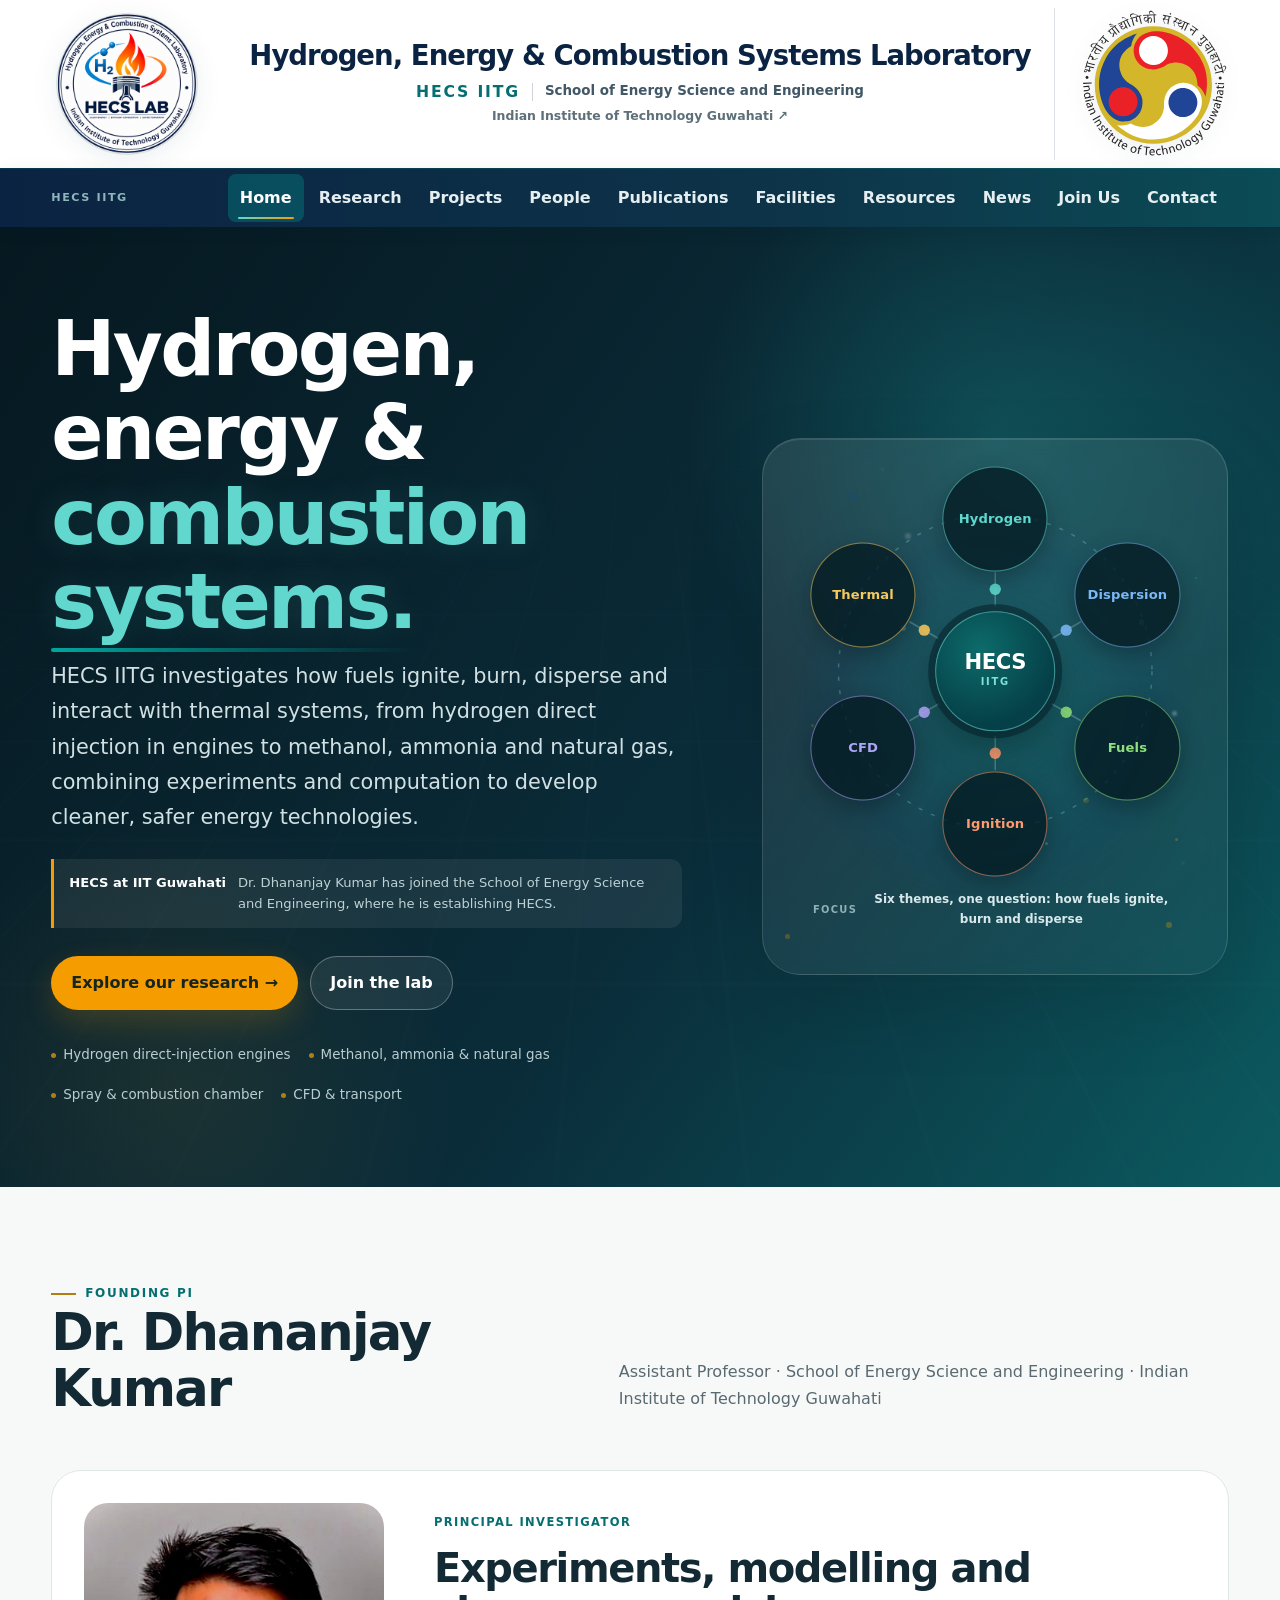
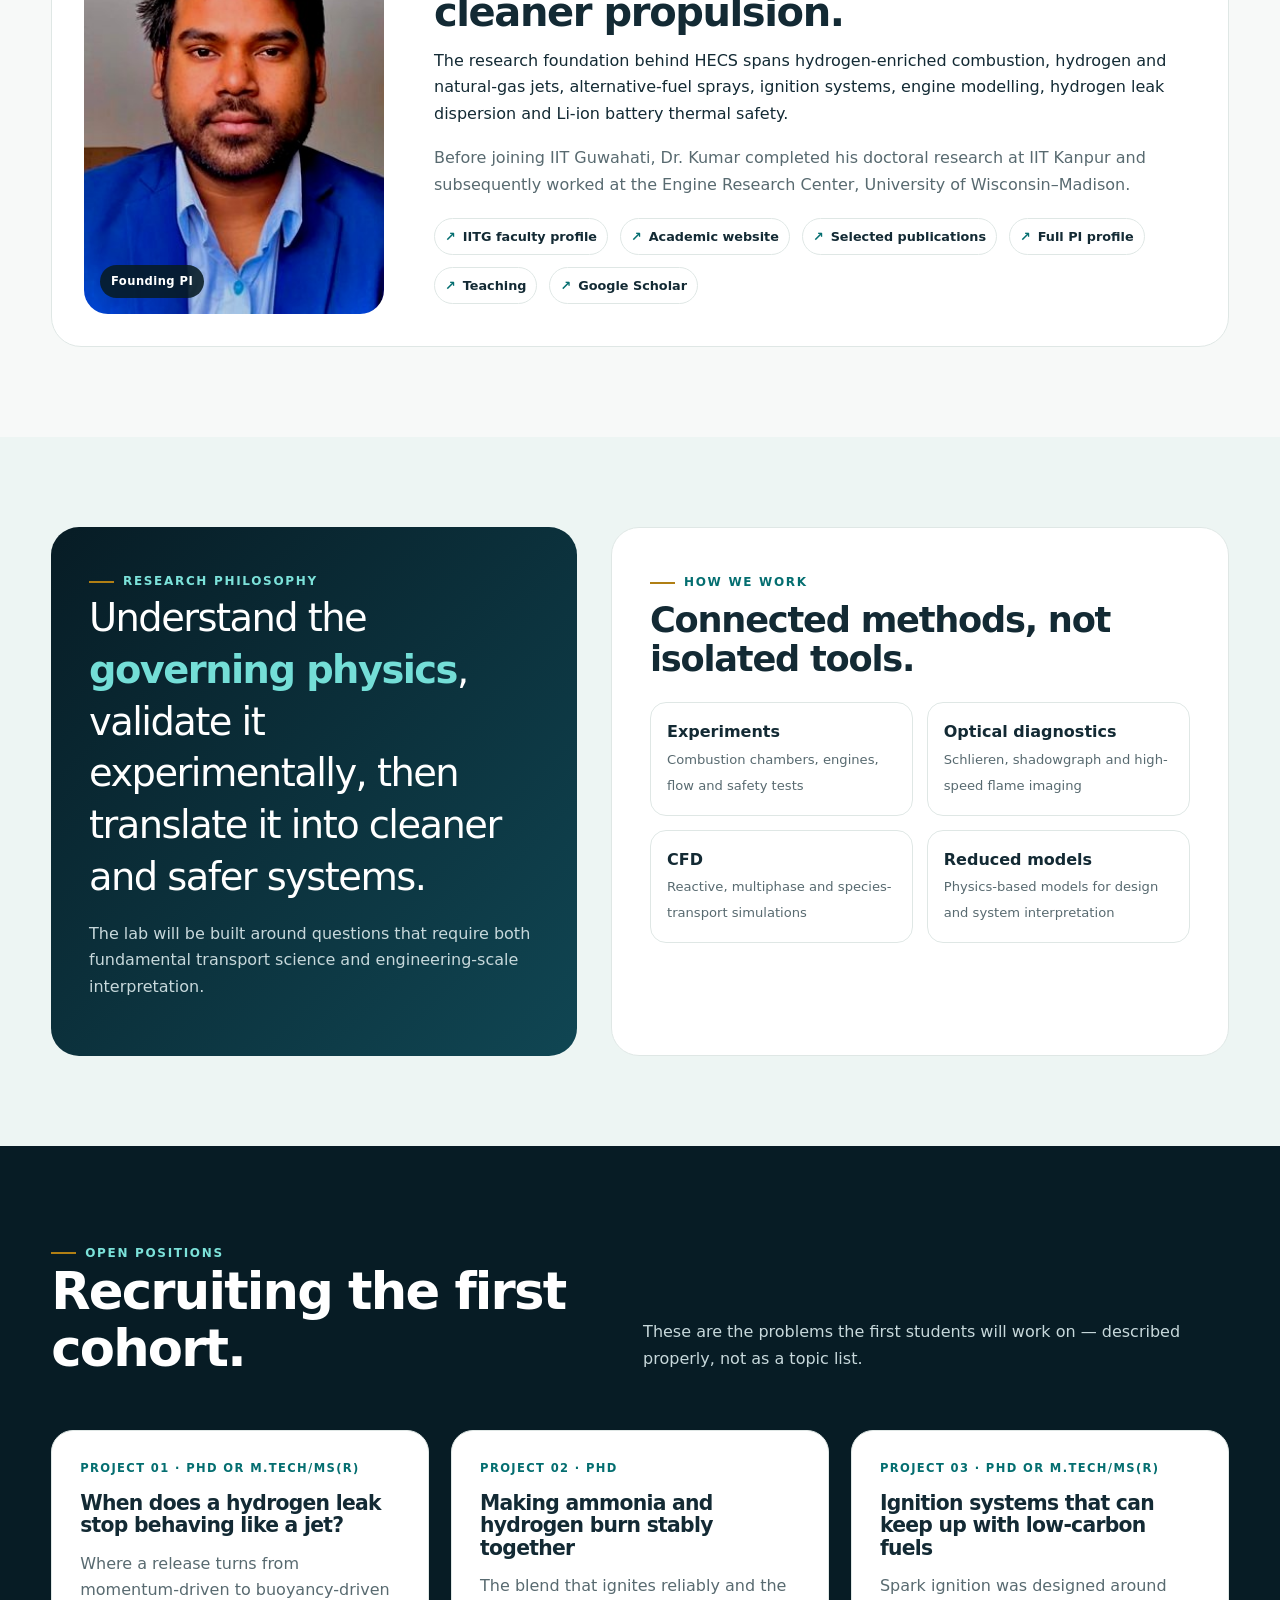
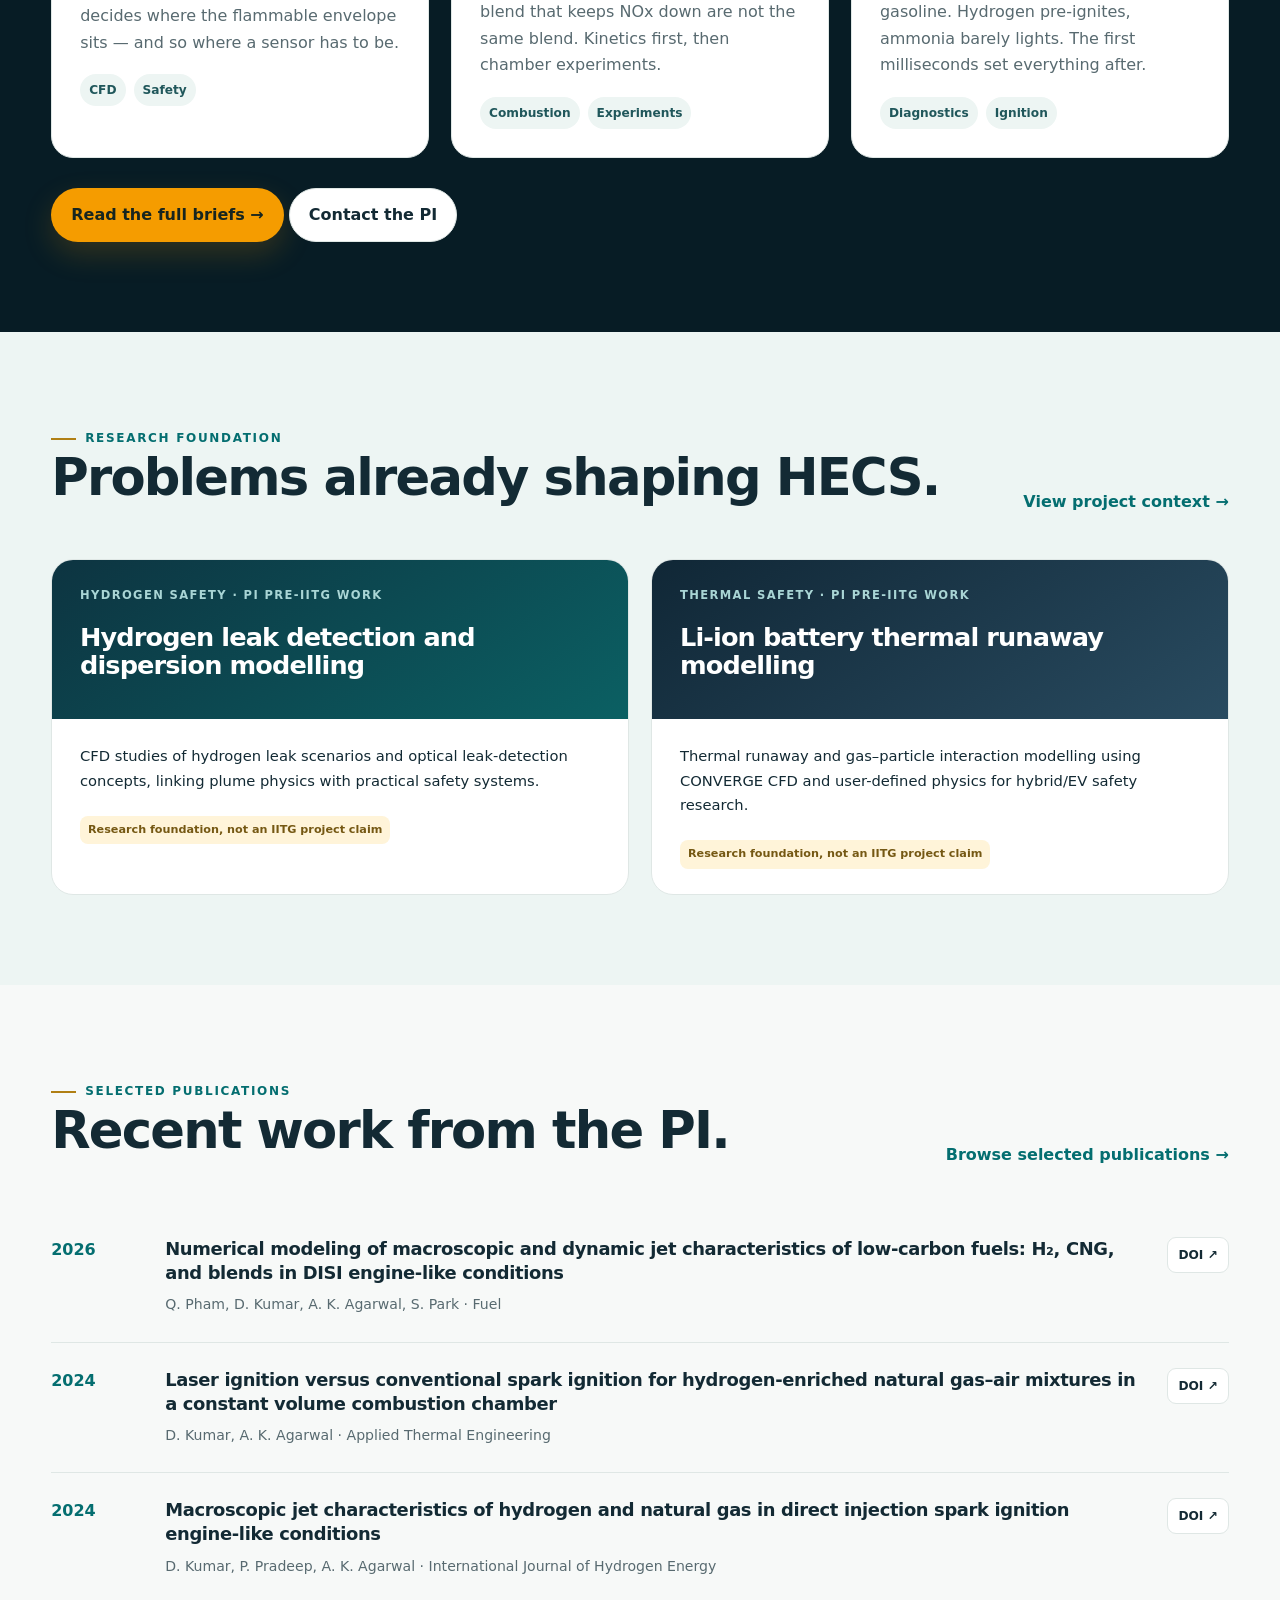
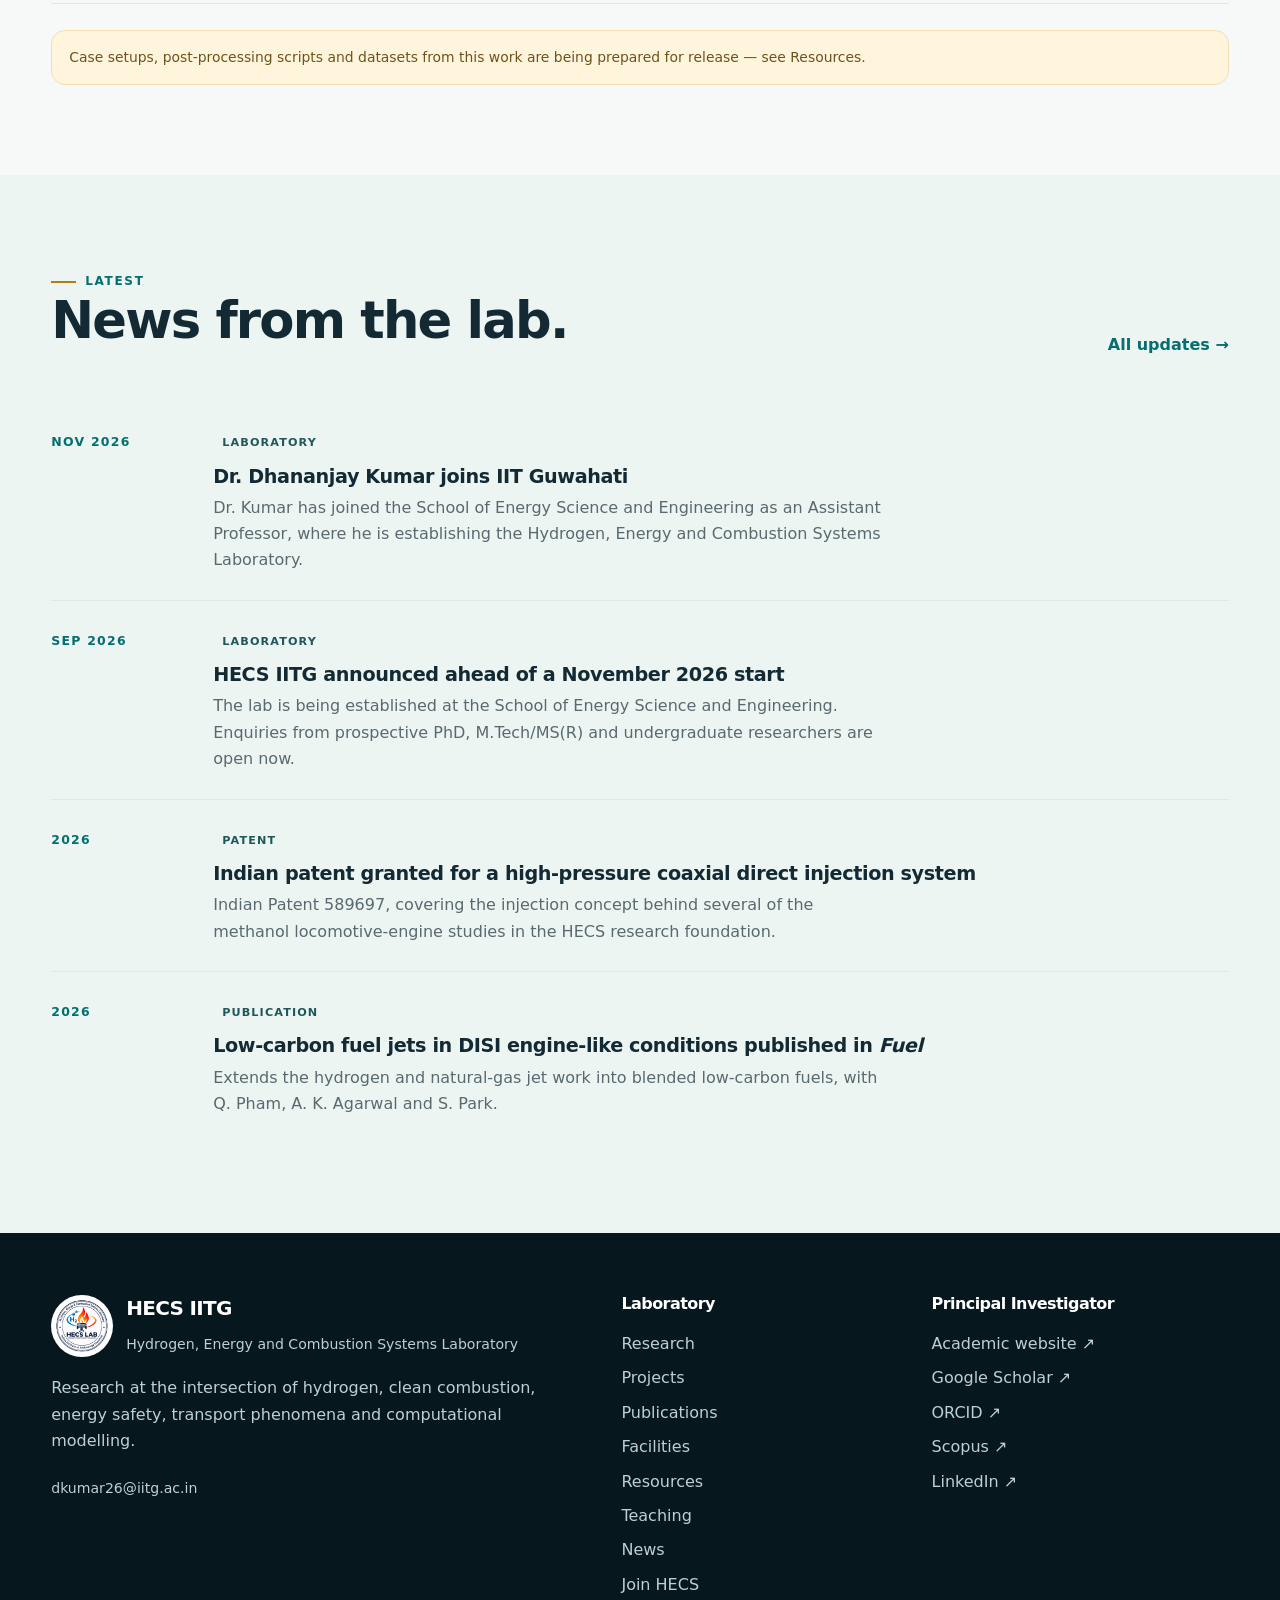
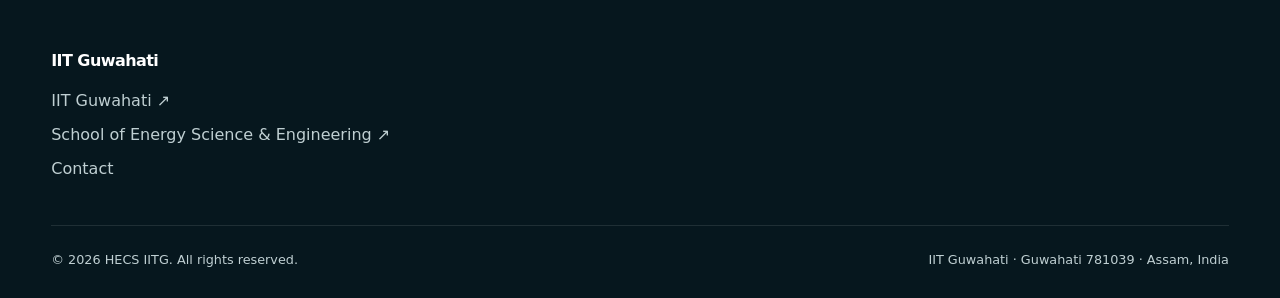
==== commit 663ec8a0: "Update HECS faculty appointment and IIT Guwahati contact details" ====
--- a/index.html
+++ b/index.html
@@ -31,7 +31,7 @@
  "logo":"https://hecs-iitg.github.io/hecs-logo-880.png",
  "image":"https://hecs-iitg.github.io/hecs-iitg-social-preview-1200x630.png",
  "slogan":"Clean energy | Efficient combustion | Safer tomorrow",
- "email":"dkumar39@wisc.edu",
+ "email":"dkumar26@iitg.ac.in",
  "description":"Research laboratory at the School of Energy Science and Engineering, IIT Guwahati, working on hydrogen combustion and safety, sustainable fuels, computational reactive flows and thermal systems.",
  "parentOrganization":{"@type":"CollegeOrUniversity","name":"Indian Institute of Technology Guwahati","url":"https://www.iitg.ac.in/"},
  "address":{"@type":"PostalAddress","addressLocality":"Guwahati","postalCode":"781039","addressRegion":"Assam","addressCountry":"IN"},
@@ -39,8 +39,8 @@
  "knowsAbout":["Hydrogen combustion","Hydrogen safety","Leak dispersion modelling","Sustainable fuels","Ammonia combustion","Spray and ignition physics","Internal combustion engines","Computational fluid dynamics","Battery thermal runaway"]},
 {"@type":"Person","@id":"https://hecs-iitg.github.io/people#pi",
  "name":"Dhananjay Kumar","honorificPrefix":"Dr.",
- "jobTitle":"Incoming Assistant Professor",
- "email":"dkumar39@wisc.edu",
+ "jobTitle":"Assistant Professor",
+ "email":"dkumar26@iitg.ac.in",
  "url":"https://dhkrnl.github.io/",
  "image":"https://hecs-iitg.github.io/pi-dhananjay-kumar.jpg",
  "affiliation":{"@type":"CollegeOrUniversity","name":"Indian Institute of Technology Guwahati"},
@@ -82,8 +82,8 @@
 <button class="menu-toggle" aria-label="Toggle navigation" aria-expanded="false">Menu</button>
 </div>
 </div>
-</header><main id="main"><section class="hero"><div class="container hero-grid"><div><h1>Hydrogen, energy & <em>combustion systems.</em></h1><p class="lead">HECS IITG investigates how fuels ignite, burn, disperse and interact with thermal systems, from hydrogen direct injection in engines to methanol, ammonia and natural gas, combining experiments and computation to develop cleaner, safer energy technologies.</p><div class="launch-note"><strong>Launching November 2026</strong><span>HECS IITG is being established at IIT Guwahati. Formal laboratory activities will begin following the PI's joining.</span></div><div class="hero-actions"><a class="btn btn-primary" href="research">Explore our research →</a><a class="btn btn-secondary" href="opportunities">Join the lab</a></div><div class="hero-meta"><span>Hydrogen direct-injection engines</span><span>Methanol, ammonia & natural gas</span><span>Spray & combustion chamber</span><span>CFD & transport</span></div></div><div class="hero-logo-panel rmap-panel" aria-labelledby="rmap-heading"><div class="hero-particles" aria-hidden="true"></div><h2 id="rmap-heading" class="visually-hidden">Research themes</h2><div class="rmap"><svg class="rmap-lines" viewBox="0 0 400 400" aria-hidden="true" focusable="false"><circle class="rmap-ring" cx="200" cy="200" r="152"/><g class="rmap-spokes"><line x1="200.0" y1="137.0" x2="200.0" y2="104.0"/><circle class="rmap-dot" cx="200.0" cy="120.5" r="5.5" fill="#5FD9CE"/><line x1="254.6" y1="168.5" x2="283.1" y2="152.0"/><circle class="rmap-dot" cx="268.8" cy="160.2" r="5.5" fill="#7BB8F5"/><line x1="254.6" y1="231.5" x2="283.1" y2="248.0"/><circle class="rmap-dot" cx="268.8" cy="239.8" r="5.5" fill="#8FE07A"/><line x1="200.0" y1="263.0" x2="200.0" y2="296.0"/><circle class="rmap-dot" cx="200.0" cy="279.5" r="5.5" fill="#FF9A6C"/><line x1="145.4" y1="231.5" x2="116.9" y2="248.0"/><circle class="rmap-dot" cx="131.2" cy="239.8" r="5.5" fill="#B0A5F7"/><line x1="145.4" y1="168.5" x2="116.9" y2="152.0"/><circle class="rmap-dot" cx="131.2" cy="160.2" r="5.5" fill="#F7C85C"/></g></svg><span class="rmap-core" aria-hidden="true"><b>HECS</b><i>IITG</i></span><a class="rmap-node" href="research#hydrogen" style="--a:#5FD9CE;--x:50.00%;--y:13.00%" data-focus="Ignition, flame propagation and hydrogen-fuelled power systems"><span>Hydrogen</span></a><a class="rmap-node" href="research#leaks" style="--a:#7BB8F5;--x:82.04%;--y:31.50%" data-focus="Leak jets, buoyant plumes, flammable envelope and detection"><span>Dispersion</span></a><a class="rmap-node" href="research#fuels" style="--a:#8FE07A;--x:82.04%;--y:68.50%" data-focus="Ammonia, methanol and DME — stability, efficiency, emissions"><span>Fuels</span></a><a class="rmap-node" href="research#sprays" style="--a:#FF9A6C;--x:50.00%;--y:87.00%" data-focus="Sprays, spark and laser ignition, flame-kernel growth"><span>Ignition</span></a><a class="rmap-node" href="research#cfd" style="--a:#B0A5F7;--x:17.96%;--y:68.50%" data-focus="Reacting flows, species transport, multiphase and CHT"><span>CFD</span></a><a class="rmap-node" href="research#thermal" style="--a:#F7C85C;--x:17.96%;--y:31.50%" data-focus="Battery thermal runaway, vent gases and hybrid systems"><span>Thermal</span></a></div><p class="hero-focus" aria-live="polite"><span>Focus</span><strong class="hero-focus-text">Six themes, one question: how fuels ignite, burn and disperse</strong></p></div></div></section><section class="section" id="lab"><div class="container"><div class="section-head"><div><span class="eyebrow">Founding PI</span><h2>Dr. Dhananjay Kumar</h2></div><p class="muted">Incoming Assistant Professor · School of Energy Science and Engineering · Indian Institute of Technology Guwahati · Joining November 2026</p></div><div class="pi-card fade"><div class="pi-photo"><img src="pi-dhananjay-kumar.jpg" alt="Portrait of Dr. Dhananjay Kumar" width="400" height="400" loading="lazy" decoding="async"></div><div class="pi-copy"><div class="card-kicker">Principal Investigator</div><h2 style="font-size:2.5rem">Experiments, modelling and cleaner propulsion.</h2><p>The research foundation behind HECS spans hydrogen-enriched combustion, hydrogen and natural-gas jets, alternative-fuel sprays, ignition systems, engine modelling, hydrogen leak dispersion and Li-ion battery thermal safety.</p><p class="muted">Before joining IIT Guwahati, Dr. Kumar completed his doctoral research at IIT Kanpur and subsequently worked at the Engine Research Center, University of Wisconsin&ndash;Madison.</p><div class="profile-links"><a class="badge" href="https://dhkrnl.github.io/" target="_blank" rel="noreferrer">Academic website</a><a class="badge" href="publications">Selected publications</a><a class="badge" href="people">Full PI profile</a><a class="badge" href="teaching">Teaching</a><a class="badge" href="https://scholar.google.com/citations?user=kYDGsMAAAAAJ" target="_blank" rel="noreferrer">Google Scholar</a></div></div></div></div></section><section class="section section-soft"><div class="container"><div class="feature-split"><div class="feature-panel dark fade"><span class="eyebrow" style="color:#7ce2da">Research philosophy</span><p class="statement">Understand the <strong>governing physics</strong>, validate it experimentally, then translate it into cleaner and safer systems.</p><p class="muted">The lab will be built around questions that require both fundamental transport science and engineering-scale interpretation.</p></div><div class="feature-panel fade"><span class="eyebrow">How we work</span><h2 style="font-size:2.2rem;margin-top:8px">Connected methods, not isolated tools.</h2><div class="method-list"><div class="method"><b>Experiments</b><span>Combustion chambers, engines, flow and safety tests</span></div><div class="method"><b>Optical diagnostics</b><span>Schlieren, shadowgraph and high-speed flame imaging</span></div><div class="method"><b>CFD</b><span>Reactive, multiphase and species-transport simulations</span></div><div class="method"><b>Reduced models</b><span>Physics-based models for design and system interpretation</span></div></div></div></div></div></section><section class="section section-dark"><div class="container">
-<div class="section-head"><div><span class="eyebrow" style="color:#7ce2da">Open positions</span><h2>Recruiting the first cohort.</h2></div><p class="muted" style="color:#c7d8db">HECS starts at IIT Guwahati in November 2026. These are the problems the first students will work on &mdash; described properly, not as a topic list.</p></div>
+</header><main id="main"><section class="hero"><div class="container hero-grid"><div><h1>Hydrogen, energy & <em>combustion systems.</em></h1><p class="lead">HECS IITG investigates how fuels ignite, burn, disperse and interact with thermal systems, from hydrogen direct injection in engines to methanol, ammonia and natural gas, combining experiments and computation to develop cleaner, safer energy technologies.</p><div class="launch-note"><strong>HECS at IIT Guwahati</strong><span>Dr. Dhananjay Kumar has joined the School of Energy Science and Engineering, where he is establishing HECS.</span></div><div class="hero-actions"><a class="btn btn-primary" href="research">Explore our research →</a><a class="btn btn-secondary" href="opportunities">Join the lab</a></div><div class="hero-meta"><span>Hydrogen direct-injection engines</span><span>Methanol, ammonia & natural gas</span><span>Spray & combustion chamber</span><span>CFD & transport</span></div></div><div class="hero-logo-panel rmap-panel" aria-labelledby="rmap-heading"><div class="hero-particles" aria-hidden="true"></div><h2 id="rmap-heading" class="visually-hidden">Research themes</h2><div class="rmap"><svg class="rmap-lines" viewBox="0 0 400 400" aria-hidden="true" focusable="false"><circle class="rmap-ring" cx="200" cy="200" r="152"/><g class="rmap-spokes"><line x1="200.0" y1="137.0" x2="200.0" y2="104.0"/><circle class="rmap-dot" cx="200.0" cy="120.5" r="5.5" fill="#5FD9CE"/><line x1="254.6" y1="168.5" x2="283.1" y2="152.0"/><circle class="rmap-dot" cx="268.8" cy="160.2" r="5.5" fill="#7BB8F5"/><line x1="254.6" y1="231.5" x2="283.1" y2="248.0"/><circle class="rmap-dot" cx="268.8" cy="239.8" r="5.5" fill="#8FE07A"/><line x1="200.0" y1="263.0" x2="200.0" y2="296.0"/><circle class="rmap-dot" cx="200.0" cy="279.5" r="5.5" fill="#FF9A6C"/><line x1="145.4" y1="231.5" x2="116.9" y2="248.0"/><circle class="rmap-dot" cx="131.2" cy="239.8" r="5.5" fill="#B0A5F7"/><line x1="145.4" y1="168.5" x2="116.9" y2="152.0"/><circle class="rmap-dot" cx="131.2" cy="160.2" r="5.5" fill="#F7C85C"/></g></svg><span class="rmap-core" aria-hidden="true"><b>HECS</b><i>IITG</i></span><a class="rmap-node" href="research#hydrogen" style="--a:#5FD9CE;--x:50.00%;--y:13.00%" data-focus="Ignition, flame propagation and hydrogen-fuelled power systems"><span>Hydrogen</span></a><a class="rmap-node" href="research#leaks" style="--a:#7BB8F5;--x:82.04%;--y:31.50%" data-focus="Leak jets, buoyant plumes, flammable envelope and detection"><span>Dispersion</span></a><a class="rmap-node" href="research#fuels" style="--a:#8FE07A;--x:82.04%;--y:68.50%" data-focus="Ammonia, methanol and DME — stability, efficiency, emissions"><span>Fuels</span></a><a class="rmap-node" href="research#sprays" style="--a:#FF9A6C;--x:50.00%;--y:87.00%" data-focus="Sprays, spark and laser ignition, flame-kernel growth"><span>Ignition</span></a><a class="rmap-node" href="research#cfd" style="--a:#B0A5F7;--x:17.96%;--y:68.50%" data-focus="Reacting flows, species transport, multiphase and CHT"><span>CFD</span></a><a class="rmap-node" href="research#thermal" style="--a:#F7C85C;--x:17.96%;--y:31.50%" data-focus="Battery thermal runaway, vent gases and hybrid systems"><span>Thermal</span></a></div><p class="hero-focus" aria-live="polite"><span>Focus</span><strong class="hero-focus-text">Six themes, one question: how fuels ignite, burn and disperse</strong></p></div></div></section><section class="section" id="lab"><div class="container"><div class="section-head"><div><span class="eyebrow">Founding PI</span><h2>Dr. Dhananjay Kumar</h2></div><p class="muted">Assistant Professor · School of Energy Science and Engineering · Indian Institute of Technology Guwahati</p></div><div class="pi-card fade"><div class="pi-photo"><img src="pi-dhananjay-kumar.jpg" alt="Portrait of Dr. Dhananjay Kumar" width="400" height="400" loading="lazy" decoding="async"></div><div class="pi-copy"><div class="card-kicker">Principal Investigator</div><h2 style="font-size:2.5rem">Experiments, modelling and cleaner propulsion.</h2><p>The research foundation behind HECS spans hydrogen-enriched combustion, hydrogen and natural-gas jets, alternative-fuel sprays, ignition systems, engine modelling, hydrogen leak dispersion and Li-ion battery thermal safety.</p><p class="muted">Before joining IIT Guwahati, Dr. Kumar completed his doctoral research at IIT Kanpur and subsequently worked at the Engine Research Center, University of Wisconsin&ndash;Madison.</p><div class="profile-links"><a class="badge" href="https://fac.iitg.ac.in/dkumar26/about/">IITG faculty profile</a><a class="badge" href="https://dhkrnl.github.io/" target="_blank" rel="noreferrer">Academic website</a><a class="badge" href="publications">Selected publications</a><a class="badge" href="people">Full PI profile</a><a class="badge" href="teaching">Teaching</a><a class="badge" href="https://scholar.google.com/citations?user=kYDGsMAAAAAJ" target="_blank" rel="noreferrer">Google Scholar</a></div></div></div></div></section><section class="section section-soft"><div class="container"><div class="feature-split"><div class="feature-panel dark fade"><span class="eyebrow" style="color:#7ce2da">Research philosophy</span><p class="statement">Understand the <strong>governing physics</strong>, validate it experimentally, then translate it into cleaner and safer systems.</p><p class="muted">The lab will be built around questions that require both fundamental transport science and engineering-scale interpretation.</p></div><div class="feature-panel fade"><span class="eyebrow">How we work</span><h2 style="font-size:2.2rem;margin-top:8px">Connected methods, not isolated tools.</h2><div class="method-list"><div class="method"><b>Experiments</b><span>Combustion chambers, engines, flow and safety tests</span></div><div class="method"><b>Optical diagnostics</b><span>Schlieren, shadowgraph and high-speed flame imaging</span></div><div class="method"><b>CFD</b><span>Reactive, multiphase and species-transport simulations</span></div><div class="method"><b>Reduced models</b><span>Physics-based models for design and system interpretation</span></div></div></div></div></div></section><section class="section section-dark"><div class="container">
+<div class="section-head"><div><span class="eyebrow" style="color:#7ce2da">Open positions</span><h2>Recruiting the first cohort.</h2></div><p class="muted" style="color:#c7d8db">These are the problems the first students will work on &mdash; described properly, not as a topic list.</p></div>
 <div class="grid grid-3">
 <div class="card"><div class="card-kicker">Project 01 &middot; PhD or M.Tech/MS(R)</div><h3>When does a hydrogen leak stop behaving like a jet?</h3><p class="muted">Where a release turns from momentum-driven to buoyancy-driven decides where the flammable envelope sits &mdash; and so where a sensor has to be.</p><div class="tag-row"><span class="tag">CFD</span><span class="tag">Safety</span></div></div>
 <div class="card"><div class="card-kicker">Project 02 &middot; PhD</div><h3>Making ammonia and hydrogen burn stably together</h3><p class="muted">The blend that ignites reliably and the blend that keeps NOx down are not the same blend. Kinetics first, then chamber experiments.</p><div class="tag-row"><span class="tag">Combustion</span><span class="tag">Experiments</span></div></div>
@@ -93,6 +93,7 @@
 </div></section><section class="section section-soft"><div class="container"><div class="section-head"><div><span class="eyebrow">Research foundation</span><h2>Problems already shaping HECS.</h2></div><a class="role" href="projects">View project context →</a></div><div class="grid grid-2"><article class="card project-card fade"><div class="project-top"><div class="project-no">Hydrogen safety · PI pre-IITG work</div><h3 style="font-size:1.6rem;margin-top:18px">Hydrogen leak detection and dispersion modelling</h3></div><div class="project-body"><p>CFD studies of hydrogen leak scenarios and optical leak-detection concepts, linking plume physics with practical safety systems.</p><span class="source-label">Research foundation, not an IITG project claim</span></div></article><article class="card project-card fade"><div class="project-top alt"><div class="project-no">Thermal safety · PI pre-IITG work</div><h3 style="font-size:1.6rem;margin-top:18px">Li-ion battery thermal runaway modelling</h3></div><div class="project-body"><p>Thermal runaway and gas–particle interaction modelling using CONVERGE CFD and user-defined physics for hybrid/EV safety research.</p><span class="source-label">Research foundation, not an IITG project claim</span></div></article></div></div></section><section class="section"><div class="container"><div class="section-head"><div><span class="eyebrow">Selected publications</span><h2>Recent work from the PI.</h2></div><a class="role" href="publications">Browse selected publications →</a></div><div class="pub-list"><div class="pub-item"><div class="pub-year">2026</div><div><h3>Numerical modeling of macroscopic and dynamic jet characteristics of low-carbon fuels: H₂, CNG, and blends in DISI engine-like conditions</h3><div class="pub-meta">Q. Pham, D. Kumar, A. K. Agarwal, S. Park · Fuel</div></div><div class="pub-actions"><a class="pub-link" href="https://doi.org/10.1016/j.fuel.2025.138144" target="_blank" rel="noreferrer">DOI ↗</a></div></div><div class="pub-item"><div class="pub-year">2024</div><div><h3>Laser ignition versus conventional spark ignition for hydrogen-enriched natural gas–air mixtures in a constant volume combustion chamber</h3><div class="pub-meta">D. Kumar, A. K. Agarwal · Applied Thermal Engineering</div></div><div class="pub-actions"><a class="pub-link" href="https://doi.org/10.1016/j.applthermaleng.2024.123988" target="_blank" rel="noreferrer">DOI ↗</a></div></div><div class="pub-item"><div class="pub-year">2024</div><div><h3>Macroscopic jet characteristics of hydrogen and natural gas in direct injection spark ignition engine-like conditions</h3><div class="pub-meta">D. Kumar, P. Pradeep, A. K. Agarwal · International Journal of Hydrogen Energy</div></div><div class="pub-actions"><a class="pub-link" href="https://doi.org/10.1016/j.ijhydene.2024.07.026" target="_blank" rel="noreferrer">DOI ↗</a></div></div></div><div style="margin-top:26px" class="notice">Case setups, post-processing scripts and datasets from this work are being prepared for release &mdash; see <a href="resources">Resources</a>.</div></div></section><section class="section section-soft"><div class="container">
 <div class="section-head"><div><span class="eyebrow">Latest</span><h2>News from the lab.</h2></div><a class="role" href="news">All updates &rarr;</a></div>
 <div class="news-list">
+<article class="news-item"><div class="news-date">Nov 2026</div><div><span class="news-tag">Laboratory</span><h3>Dr. Dhananjay Kumar joins IIT Guwahati</h3><p>Dr. Kumar has joined the School of Energy Science and Engineering as an Assistant Professor, where he is establishing the Hydrogen, Energy and Combustion Systems Laboratory.</p></div></article>
 <article class="news-item"><div class="news-date">Sep 2026</div><div><span class="news-tag">Laboratory</span><h3>HECS IITG announced ahead of a November 2026 start</h3><p>The lab is being established at the School of Energy Science and Engineering. Enquiries from prospective PhD, M.Tech/MS(R) and undergraduate researchers are open now.</p></div></article>
 <article class="news-item"><div class="news-date">2026</div><div><span class="news-tag">Patent</span><h3>Indian patent granted for a high-pressure coaxial direct injection system</h3><p>Indian Patent 589697, covering the injection concept behind several of the methanol locomotive-engine studies in the HECS research foundation.</p></div></article>
 <article class="news-item"><div class="news-date">2026</div><div><span class="news-tag">Publication</span><h3>Low-carbon fuel jets in DISI engine-like conditions published in <em>Fuel</em></h3><p>Extends the hydrogen and natural-gas jet work into blended low-carbon fuels, with Q. Pham, A. K. Agarwal and S. Park.</p></div></article>
@@ -106,7 +107,7 @@
 <div><h3>HECS IITG</h3><div class="small">Hydrogen, Energy and Combustion Systems Laboratory</div></div>
 </div>
 <p>Research at the intersection of hydrogen, clean combustion, energy safety, transport phenomena and computational modelling.</p>
-<p class="small"><a href="mailto:dkumar39@wisc.edu">dkumar39@wisc.edu</a></p>
+<p class="small"><a href="mailto:dkumar26@iitg.ac.in">dkumar26@iitg.ac.in</a></p>
 </div>
 <div>
 <h4>Laboratory</h4>
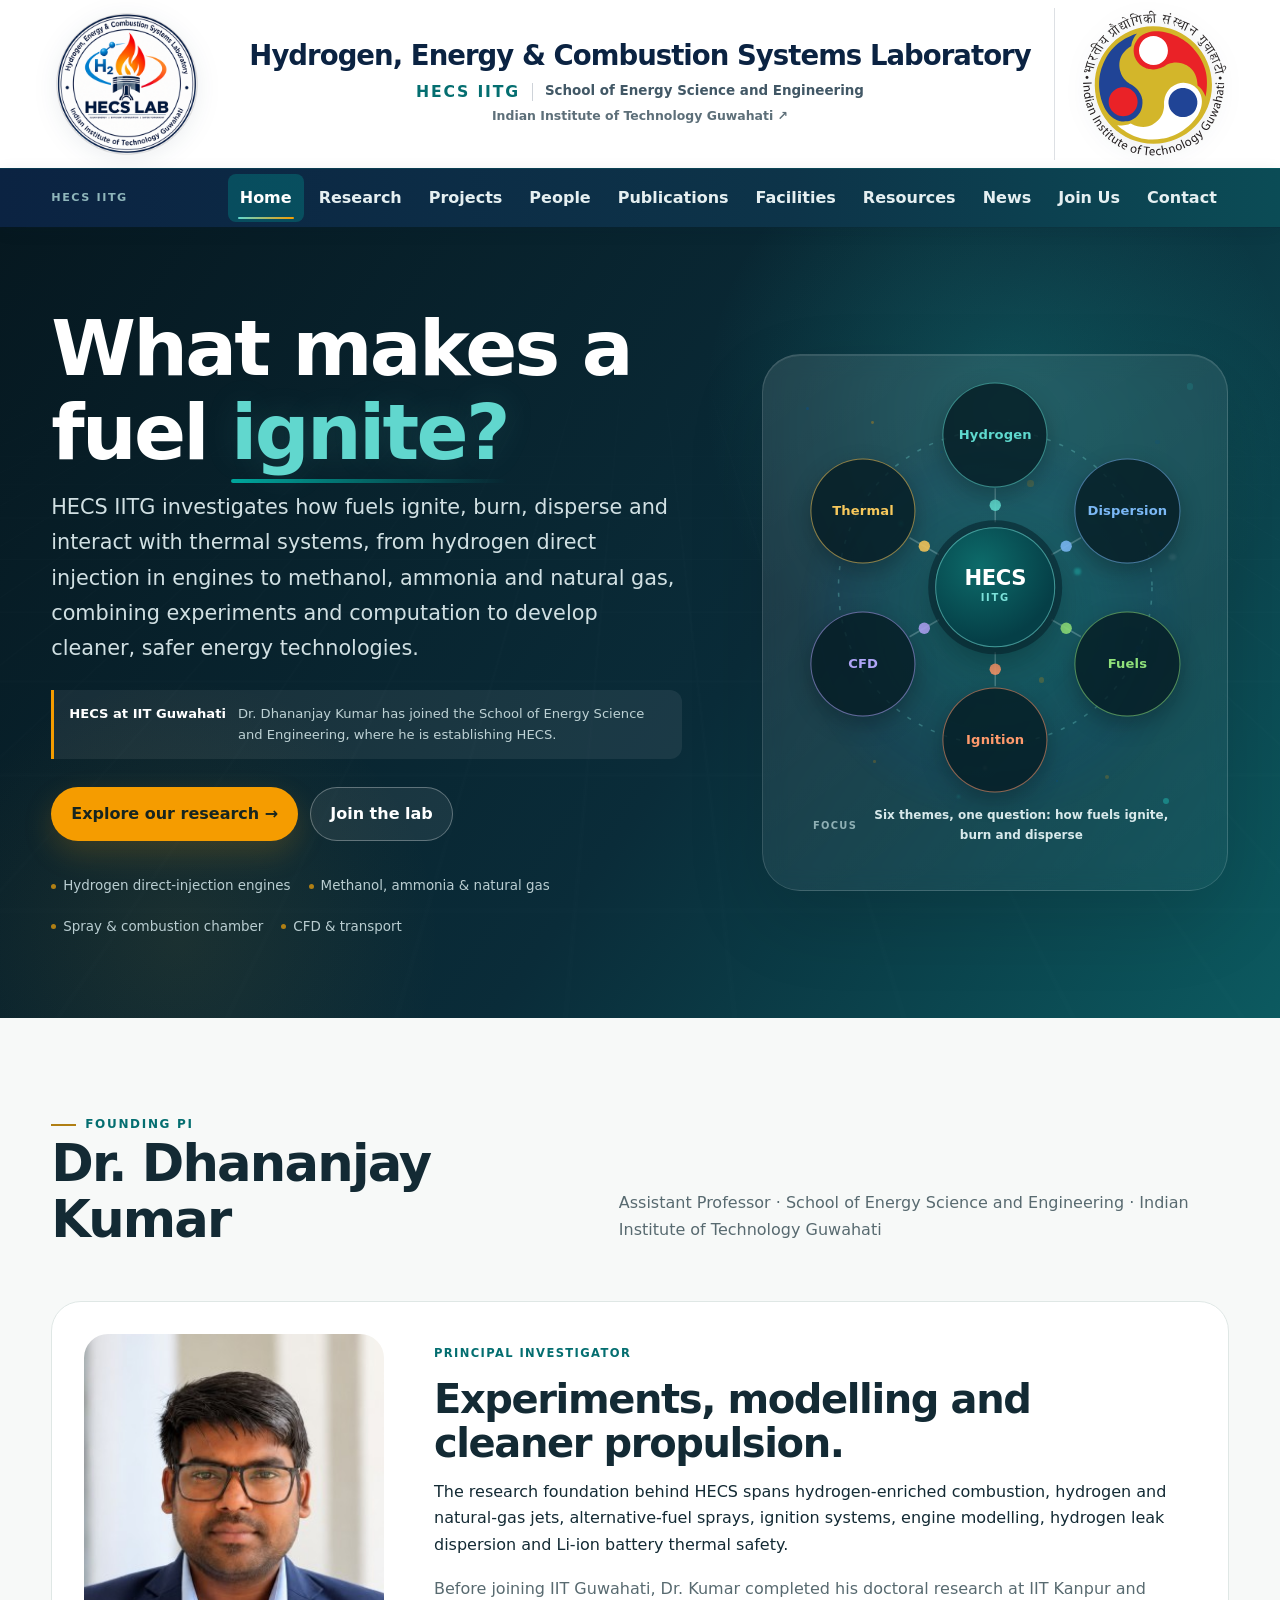
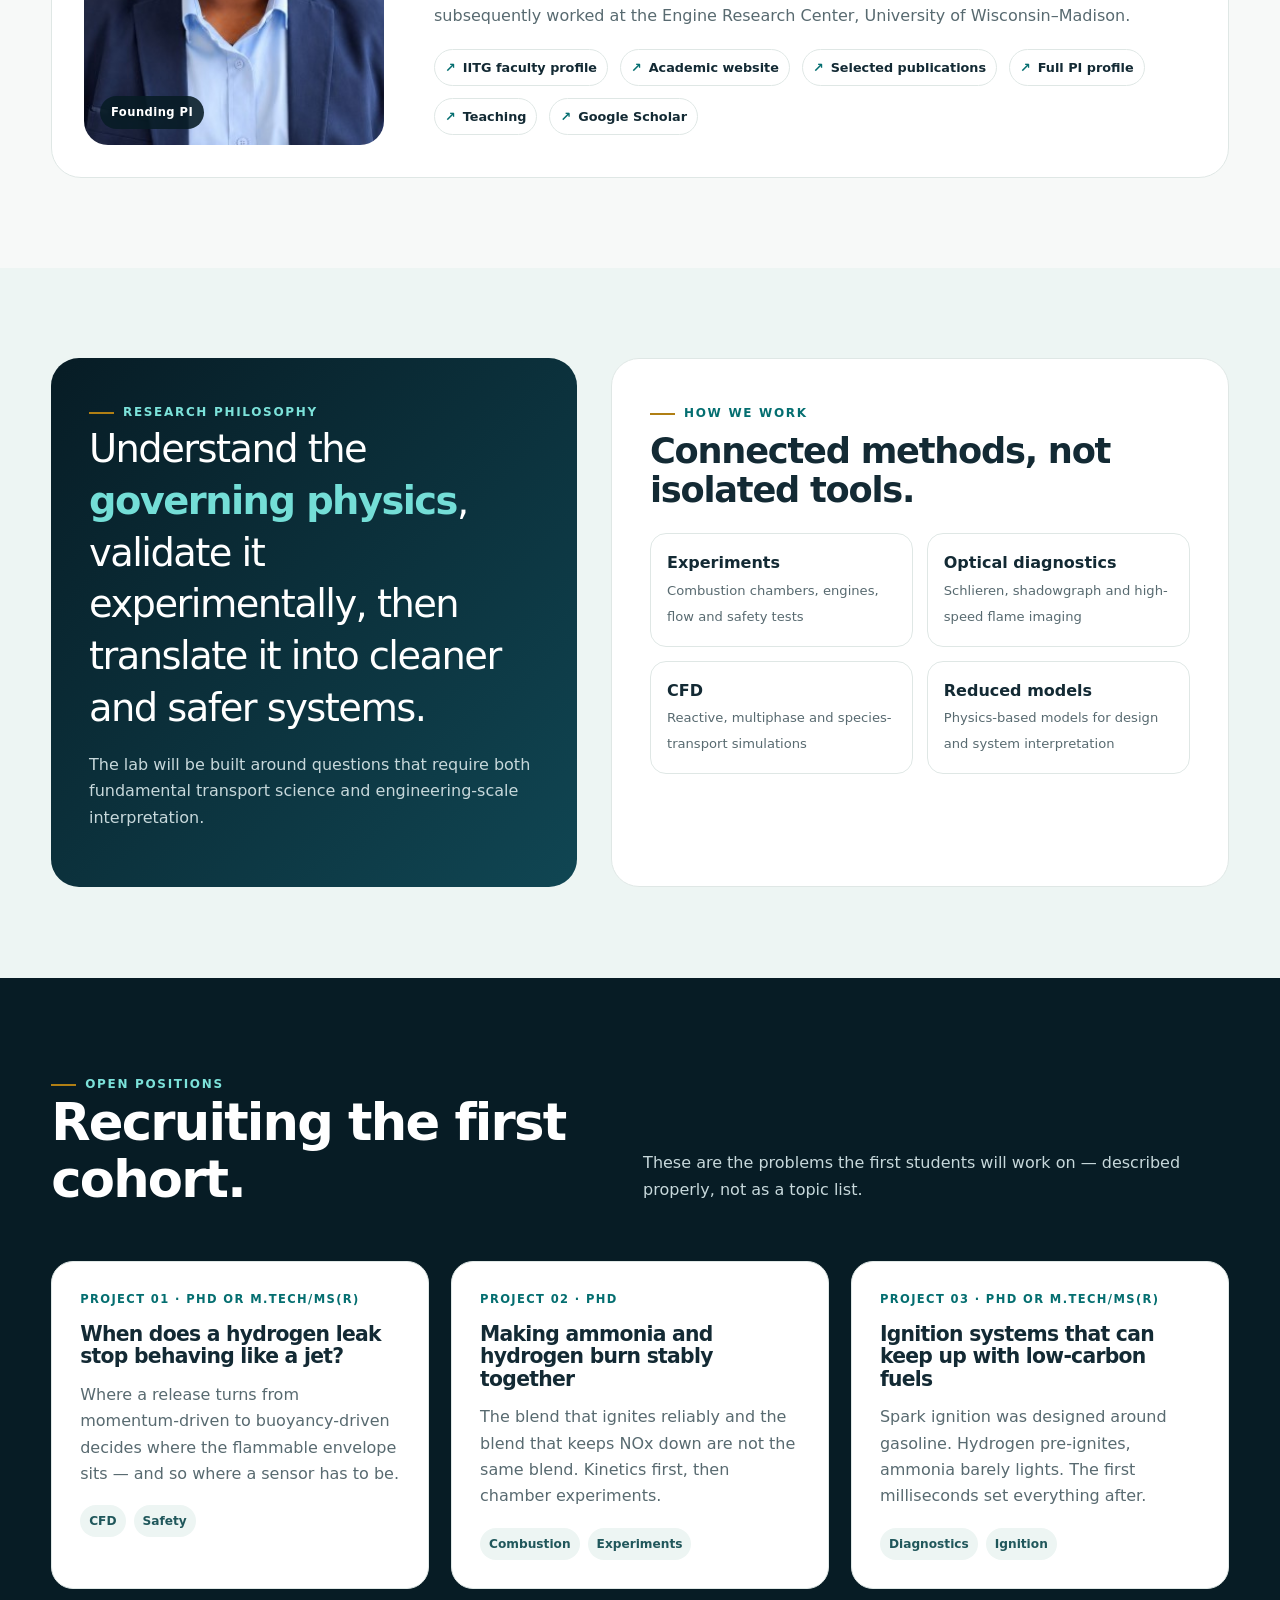
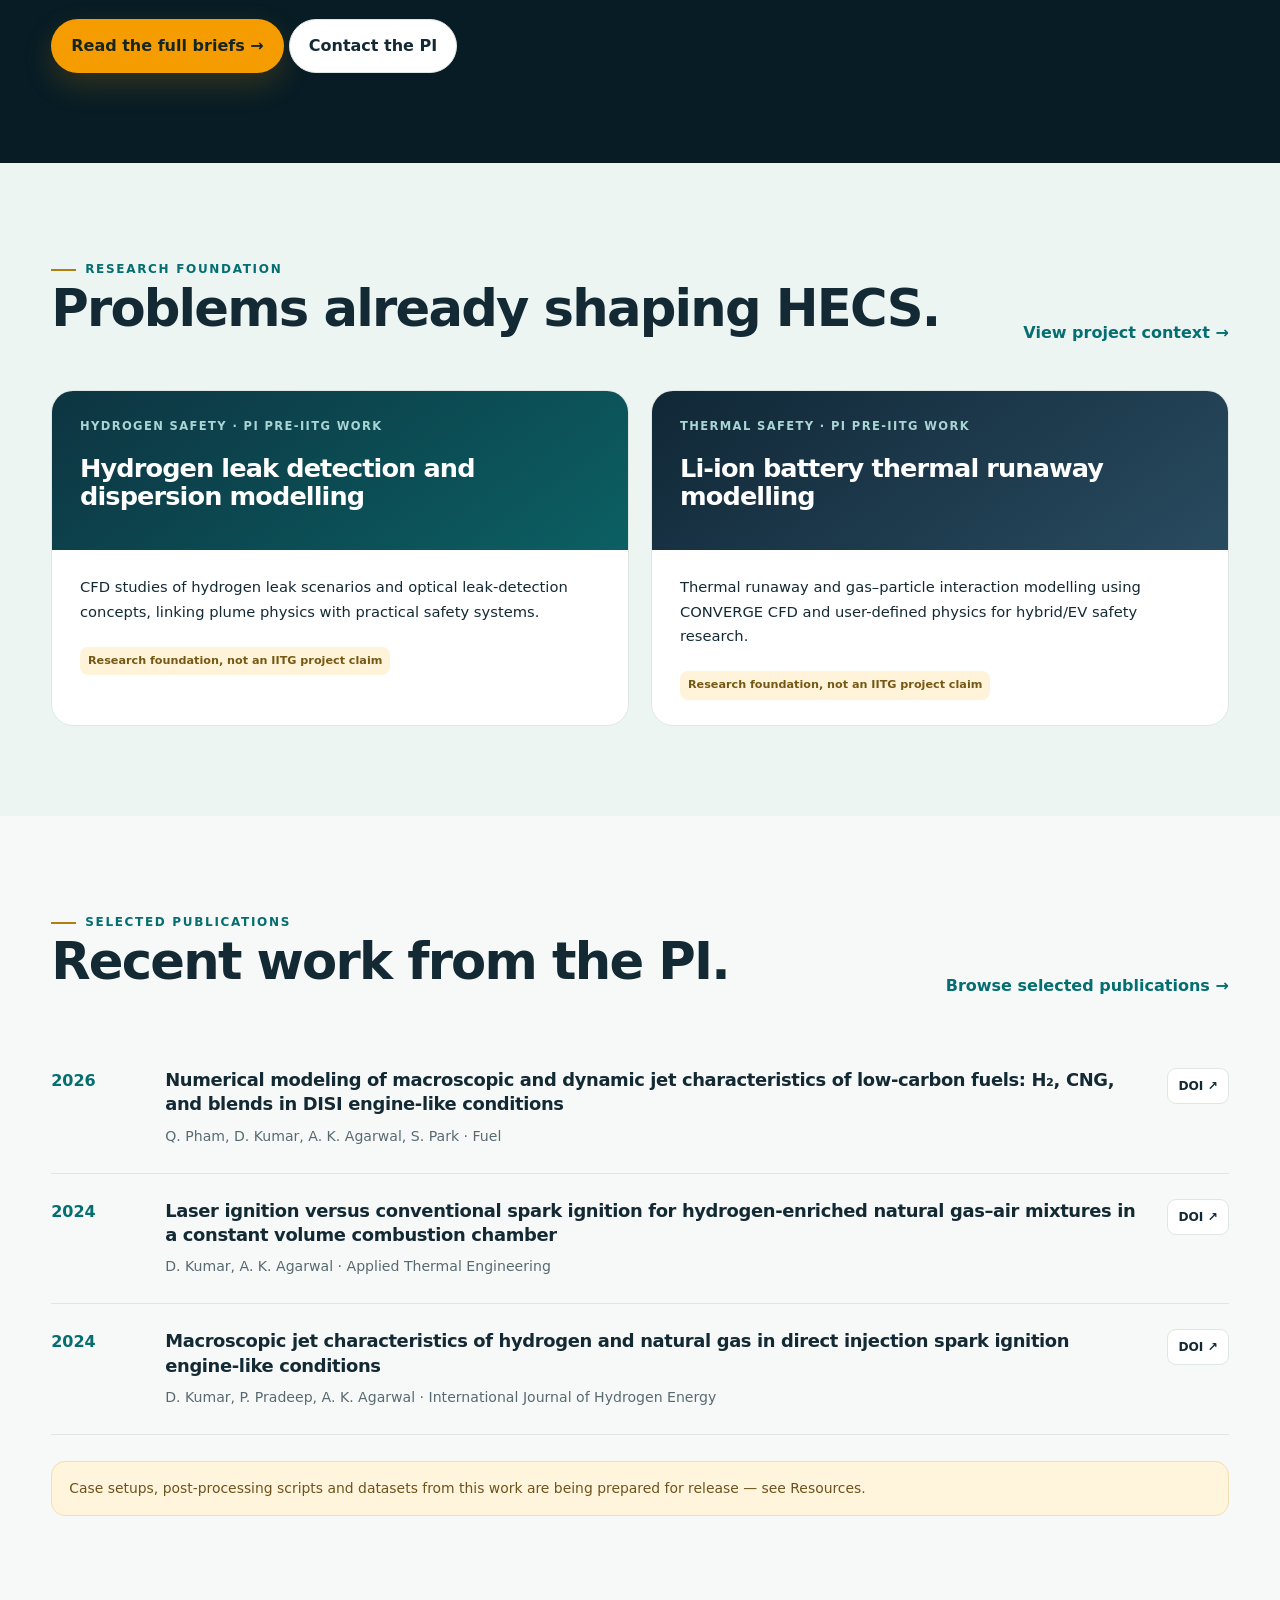
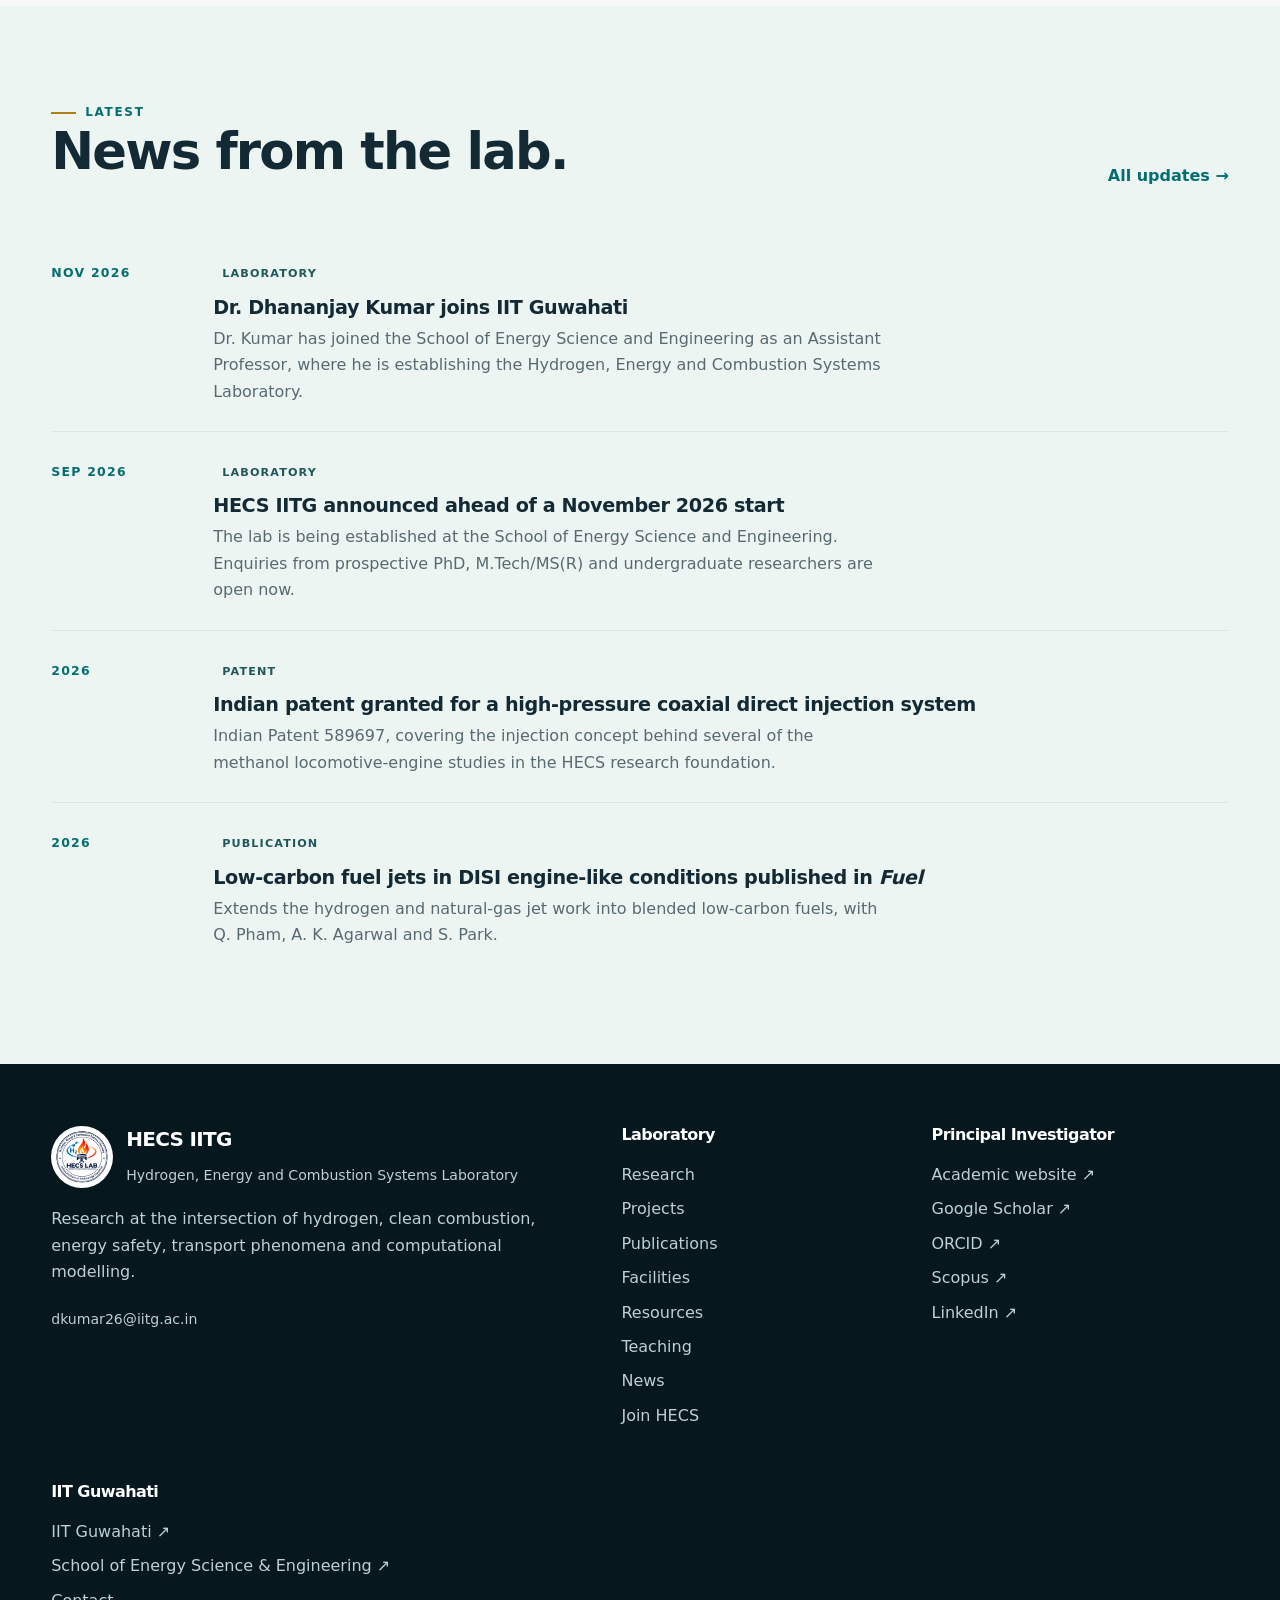
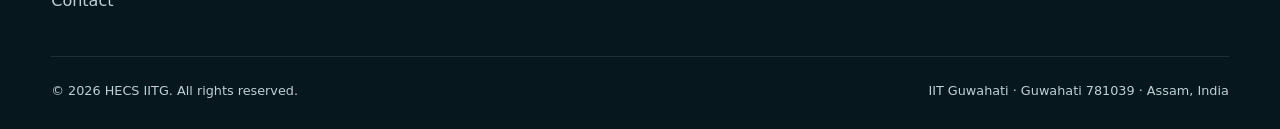
==== commit 0a0fdc0b: "Give the homepage a research question instead of repeating the lab name" ====
--- a/index.html
+++ b/index.html
@@ -82,7 +82,7 @@
 <button class="menu-toggle" aria-label="Toggle navigation" aria-expanded="false">Menu</button>
 </div>
 </div>
-</header><main id="main"><section class="hero"><div class="container hero-grid"><div><h1>Hydrogen, energy & <em>combustion systems.</em></h1><p class="lead">HECS IITG investigates how fuels ignite, burn, disperse and interact with thermal systems, from hydrogen direct injection in engines to methanol, ammonia and natural gas, combining experiments and computation to develop cleaner, safer energy technologies.</p><div class="launch-note"><strong>HECS at IIT Guwahati</strong><span>Dr. Dhananjay Kumar has joined the School of Energy Science and Engineering, where he is establishing HECS.</span></div><div class="hero-actions"><a class="btn btn-primary" href="research">Explore our research →</a><a class="btn btn-secondary" href="opportunities">Join the lab</a></div><div class="hero-meta"><span>Hydrogen direct-injection engines</span><span>Methanol, ammonia & natural gas</span><span>Spray & combustion chamber</span><span>CFD & transport</span></div></div><div class="hero-logo-panel rmap-panel" aria-labelledby="rmap-heading"><div class="hero-particles" aria-hidden="true"></div><h2 id="rmap-heading" class="visually-hidden">Research themes</h2><div class="rmap"><svg class="rmap-lines" viewBox="0 0 400 400" aria-hidden="true" focusable="false"><circle class="rmap-ring" cx="200" cy="200" r="152"/><g class="rmap-spokes"><line x1="200.0" y1="137.0" x2="200.0" y2="104.0"/><circle class="rmap-dot" cx="200.0" cy="120.5" r="5.5" fill="#5FD9CE"/><line x1="254.6" y1="168.5" x2="283.1" y2="152.0"/><circle class="rmap-dot" cx="268.8" cy="160.2" r="5.5" fill="#7BB8F5"/><line x1="254.6" y1="231.5" x2="283.1" y2="248.0"/><circle class="rmap-dot" cx="268.8" cy="239.8" r="5.5" fill="#8FE07A"/><line x1="200.0" y1="263.0" x2="200.0" y2="296.0"/><circle class="rmap-dot" cx="200.0" cy="279.5" r="5.5" fill="#FF9A6C"/><line x1="145.4" y1="231.5" x2="116.9" y2="248.0"/><circle class="rmap-dot" cx="131.2" cy="239.8" r="5.5" fill="#B0A5F7"/><line x1="145.4" y1="168.5" x2="116.9" y2="152.0"/><circle class="rmap-dot" cx="131.2" cy="160.2" r="5.5" fill="#F7C85C"/></g></svg><span class="rmap-core" aria-hidden="true"><b>HECS</b><i>IITG</i></span><a class="rmap-node" href="research#hydrogen" style="--a:#5FD9CE;--x:50.00%;--y:13.00%" data-focus="Ignition, flame propagation and hydrogen-fuelled power systems"><span>Hydrogen</span></a><a class="rmap-node" href="research#leaks" style="--a:#7BB8F5;--x:82.04%;--y:31.50%" data-focus="Leak jets, buoyant plumes, flammable envelope and detection"><span>Dispersion</span></a><a class="rmap-node" href="research#fuels" style="--a:#8FE07A;--x:82.04%;--y:68.50%" data-focus="Ammonia, methanol and DME — stability, efficiency, emissions"><span>Fuels</span></a><a class="rmap-node" href="research#sprays" style="--a:#FF9A6C;--x:50.00%;--y:87.00%" data-focus="Sprays, spark and laser ignition, flame-kernel growth"><span>Ignition</span></a><a class="rmap-node" href="research#cfd" style="--a:#B0A5F7;--x:17.96%;--y:68.50%" data-focus="Reacting flows, species transport, multiphase and CHT"><span>CFD</span></a><a class="rmap-node" href="research#thermal" style="--a:#F7C85C;--x:17.96%;--y:31.50%" data-focus="Battery thermal runaway, vent gases and hybrid systems"><span>Thermal</span></a></div><p class="hero-focus" aria-live="polite"><span>Focus</span><strong class="hero-focus-text">Six themes, one question: how fuels ignite, burn and disperse</strong></p></div></div></section><section class="section" id="lab"><div class="container"><div class="section-head"><div><span class="eyebrow">Founding PI</span><h2>Dr. Dhananjay Kumar</h2></div><p class="muted">Assistant Professor · School of Energy Science and Engineering · Indian Institute of Technology Guwahati</p></div><div class="pi-card fade"><div class="pi-photo"><img src="pi-dhananjay-kumar.jpg" alt="Portrait of Dr. Dhananjay Kumar" width="400" height="400" loading="lazy" decoding="async"></div><div class="pi-copy"><div class="card-kicker">Principal Investigator</div><h2 style="font-size:2.5rem">Experiments, modelling and cleaner propulsion.</h2><p>The research foundation behind HECS spans hydrogen-enriched combustion, hydrogen and natural-gas jets, alternative-fuel sprays, ignition systems, engine modelling, hydrogen leak dispersion and Li-ion battery thermal safety.</p><p class="muted">Before joining IIT Guwahati, Dr. Kumar completed his doctoral research at IIT Kanpur and subsequently worked at the Engine Research Center, University of Wisconsin&ndash;Madison.</p><div class="profile-links"><a class="badge" href="https://fac.iitg.ac.in/dkumar26/about/">IITG faculty profile</a><a class="badge" href="https://dhkrnl.github.io/" target="_blank" rel="noreferrer">Academic website</a><a class="badge" href="publications">Selected publications</a><a class="badge" href="people">Full PI profile</a><a class="badge" href="teaching">Teaching</a><a class="badge" href="https://scholar.google.com/citations?user=kYDGsMAAAAAJ" target="_blank" rel="noreferrer">Google Scholar</a></div></div></div></div></section><section class="section section-soft"><div class="container"><div class="feature-split"><div class="feature-panel dark fade"><span class="eyebrow" style="color:#7ce2da">Research philosophy</span><p class="statement">Understand the <strong>governing physics</strong>, validate it experimentally, then translate it into cleaner and safer systems.</p><p class="muted">The lab will be built around questions that require both fundamental transport science and engineering-scale interpretation.</p></div><div class="feature-panel fade"><span class="eyebrow">How we work</span><h2 style="font-size:2.2rem;margin-top:8px">Connected methods, not isolated tools.</h2><div class="method-list"><div class="method"><b>Experiments</b><span>Combustion chambers, engines, flow and safety tests</span></div><div class="method"><b>Optical diagnostics</b><span>Schlieren, shadowgraph and high-speed flame imaging</span></div><div class="method"><b>CFD</b><span>Reactive, multiphase and species-transport simulations</span></div><div class="method"><b>Reduced models</b><span>Physics-based models for design and system interpretation</span></div></div></div></div></div></section><section class="section section-dark"><div class="container">
+</header><main id="main"><section class="hero"><div class="container hero-grid"><div><h1>What makes a fuel <em>ignite?</em></h1><p class="lead">HECS IITG investigates how fuels ignite, burn, disperse and interact with thermal systems, from hydrogen direct injection in engines to methanol, ammonia and natural gas, combining experiments and computation to develop cleaner, safer energy technologies.</p><div class="launch-note"><strong>HECS at IIT Guwahati</strong><span>Dr. Dhananjay Kumar has joined the School of Energy Science and Engineering, where he is establishing HECS.</span></div><div class="hero-actions"><a class="btn btn-primary" href="research">Explore our research →</a><a class="btn btn-secondary" href="opportunities">Join the lab</a></div><div class="hero-meta"><span>Hydrogen direct-injection engines</span><span>Methanol, ammonia & natural gas</span><span>Spray & combustion chamber</span><span>CFD & transport</span></div></div><div class="hero-logo-panel rmap-panel" aria-labelledby="rmap-heading"><div class="hero-particles" aria-hidden="true"></div><h2 id="rmap-heading" class="visually-hidden">Research themes</h2><div class="rmap"><svg class="rmap-lines" viewBox="0 0 400 400" aria-hidden="true" focusable="false"><circle class="rmap-ring" cx="200" cy="200" r="152"/><g class="rmap-spokes"><line x1="200.0" y1="137.0" x2="200.0" y2="104.0"/><circle class="rmap-dot" cx="200.0" cy="120.5" r="5.5" fill="#5FD9CE"/><line x1="254.6" y1="168.5" x2="283.1" y2="152.0"/><circle class="rmap-dot" cx="268.8" cy="160.2" r="5.5" fill="#7BB8F5"/><line x1="254.6" y1="231.5" x2="283.1" y2="248.0"/><circle class="rmap-dot" cx="268.8" cy="239.8" r="5.5" fill="#8FE07A"/><line x1="200.0" y1="263.0" x2="200.0" y2="296.0"/><circle class="rmap-dot" cx="200.0" cy="279.5" r="5.5" fill="#FF9A6C"/><line x1="145.4" y1="231.5" x2="116.9" y2="248.0"/><circle class="rmap-dot" cx="131.2" cy="239.8" r="5.5" fill="#B0A5F7"/><line x1="145.4" y1="168.5" x2="116.9" y2="152.0"/><circle class="rmap-dot" cx="131.2" cy="160.2" r="5.5" fill="#F7C85C"/></g></svg><span class="rmap-core" aria-hidden="true"><b>HECS</b><i>IITG</i></span><a class="rmap-node" href="research#hydrogen" style="--a:#5FD9CE;--x:50.00%;--y:13.00%" data-focus="Ignition, flame propagation and hydrogen-fuelled power systems"><span>Hydrogen</span></a><a class="rmap-node" href="research#leaks" style="--a:#7BB8F5;--x:82.04%;--y:31.50%" data-focus="Leak jets, buoyant plumes, flammable envelope and detection"><span>Dispersion</span></a><a class="rmap-node" href="research#fuels" style="--a:#8FE07A;--x:82.04%;--y:68.50%" data-focus="Ammonia, methanol and DME — stability, efficiency, emissions"><span>Fuels</span></a><a class="rmap-node" href="research#sprays" style="--a:#FF9A6C;--x:50.00%;--y:87.00%" data-focus="Sprays, spark and laser ignition, flame-kernel growth"><span>Ignition</span></a><a class="rmap-node" href="research#cfd" style="--a:#B0A5F7;--x:17.96%;--y:68.50%" data-focus="Reacting flows, species transport, multiphase and CHT"><span>CFD</span></a><a class="rmap-node" href="research#thermal" style="--a:#F7C85C;--x:17.96%;--y:31.50%" data-focus="Battery thermal runaway, vent gases and hybrid systems"><span>Thermal</span></a></div><p class="hero-focus" aria-live="polite"><span>Focus</span><strong class="hero-focus-text">Six themes, one question: how fuels ignite, burn and disperse</strong></p></div></div></section><section class="section" id="lab"><div class="container"><div class="section-head"><div><span class="eyebrow">Founding PI</span><h2>Dr. Dhananjay Kumar</h2></div><p class="muted">Assistant Professor · School of Energy Science and Engineering · Indian Institute of Technology Guwahati</p></div><div class="pi-card fade"><div class="pi-photo"><img src="pi-dhananjay-kumar.jpg" alt="Portrait of Dr. Dhananjay Kumar" width="400" height="400" loading="lazy" decoding="async"></div><div class="pi-copy"><div class="card-kicker">Principal Investigator</div><h2 style="font-size:2.5rem">Experiments, modelling and cleaner propulsion.</h2><p>The research foundation behind HECS spans hydrogen-enriched combustion, hydrogen and natural-gas jets, alternative-fuel sprays, ignition systems, engine modelling, hydrogen leak dispersion and Li-ion battery thermal safety.</p><p class="muted">Before joining IIT Guwahati, Dr. Kumar completed his doctoral research at IIT Kanpur and subsequently worked at the Engine Research Center, University of Wisconsin&ndash;Madison.</p><div class="profile-links"><a class="badge" href="https://fac.iitg.ac.in/dkumar26/about/">IITG faculty profile</a><a class="badge" href="https://dhkrnl.github.io/" target="_blank" rel="noreferrer">Academic website</a><a class="badge" href="publications">Selected publications</a><a class="badge" href="people">Full PI profile</a><a class="badge" href="teaching">Teaching</a><a class="badge" href="https://scholar.google.com/citations?user=kYDGsMAAAAAJ" target="_blank" rel="noreferrer">Google Scholar</a></div></div></div></div></section><section class="section section-soft"><div class="container"><div class="feature-split"><div class="feature-panel dark fade"><span class="eyebrow" style="color:#7ce2da">Research philosophy</span><p class="statement">Understand the <strong>governing physics</strong>, validate it experimentally, then translate it into cleaner and safer systems.</p><p class="muted">The lab will be built around questions that require both fundamental transport science and engineering-scale interpretation.</p></div><div class="feature-panel fade"><span class="eyebrow">How we work</span><h2 style="font-size:2.2rem;margin-top:8px">Connected methods, not isolated tools.</h2><div class="method-list"><div class="method"><b>Experiments</b><span>Combustion chambers, engines, flow and safety tests</span></div><div class="method"><b>Optical diagnostics</b><span>Schlieren, shadowgraph and high-speed flame imaging</span></div><div class="method"><b>CFD</b><span>Reactive, multiphase and species-transport simulations</span></div><div class="method"><b>Reduced models</b><span>Physics-based models for design and system interpretation</span></div></div></div></div></div></section><section class="section section-dark"><div class="container">
 <div class="section-head"><div><span class="eyebrow" style="color:#7ce2da">Open positions</span><h2>Recruiting the first cohort.</h2></div><p class="muted" style="color:#c7d8db">These are the problems the first students will work on &mdash; described properly, not as a topic list.</p></div>
 <div class="grid grid-3">
 <div class="card"><div class="card-kicker">Project 01 &middot; PhD or M.Tech/MS(R)</div><h3>When does a hydrogen leak stop behaving like a jet?</h3><p class="muted">Where a release turns from momentum-driven to buoyancy-driven decides where the flammable envelope sits &mdash; and so where a sensor has to be.</p><div class="tag-row"><span class="tag">CFD</span><span class="tag">Safety</span></div></div>
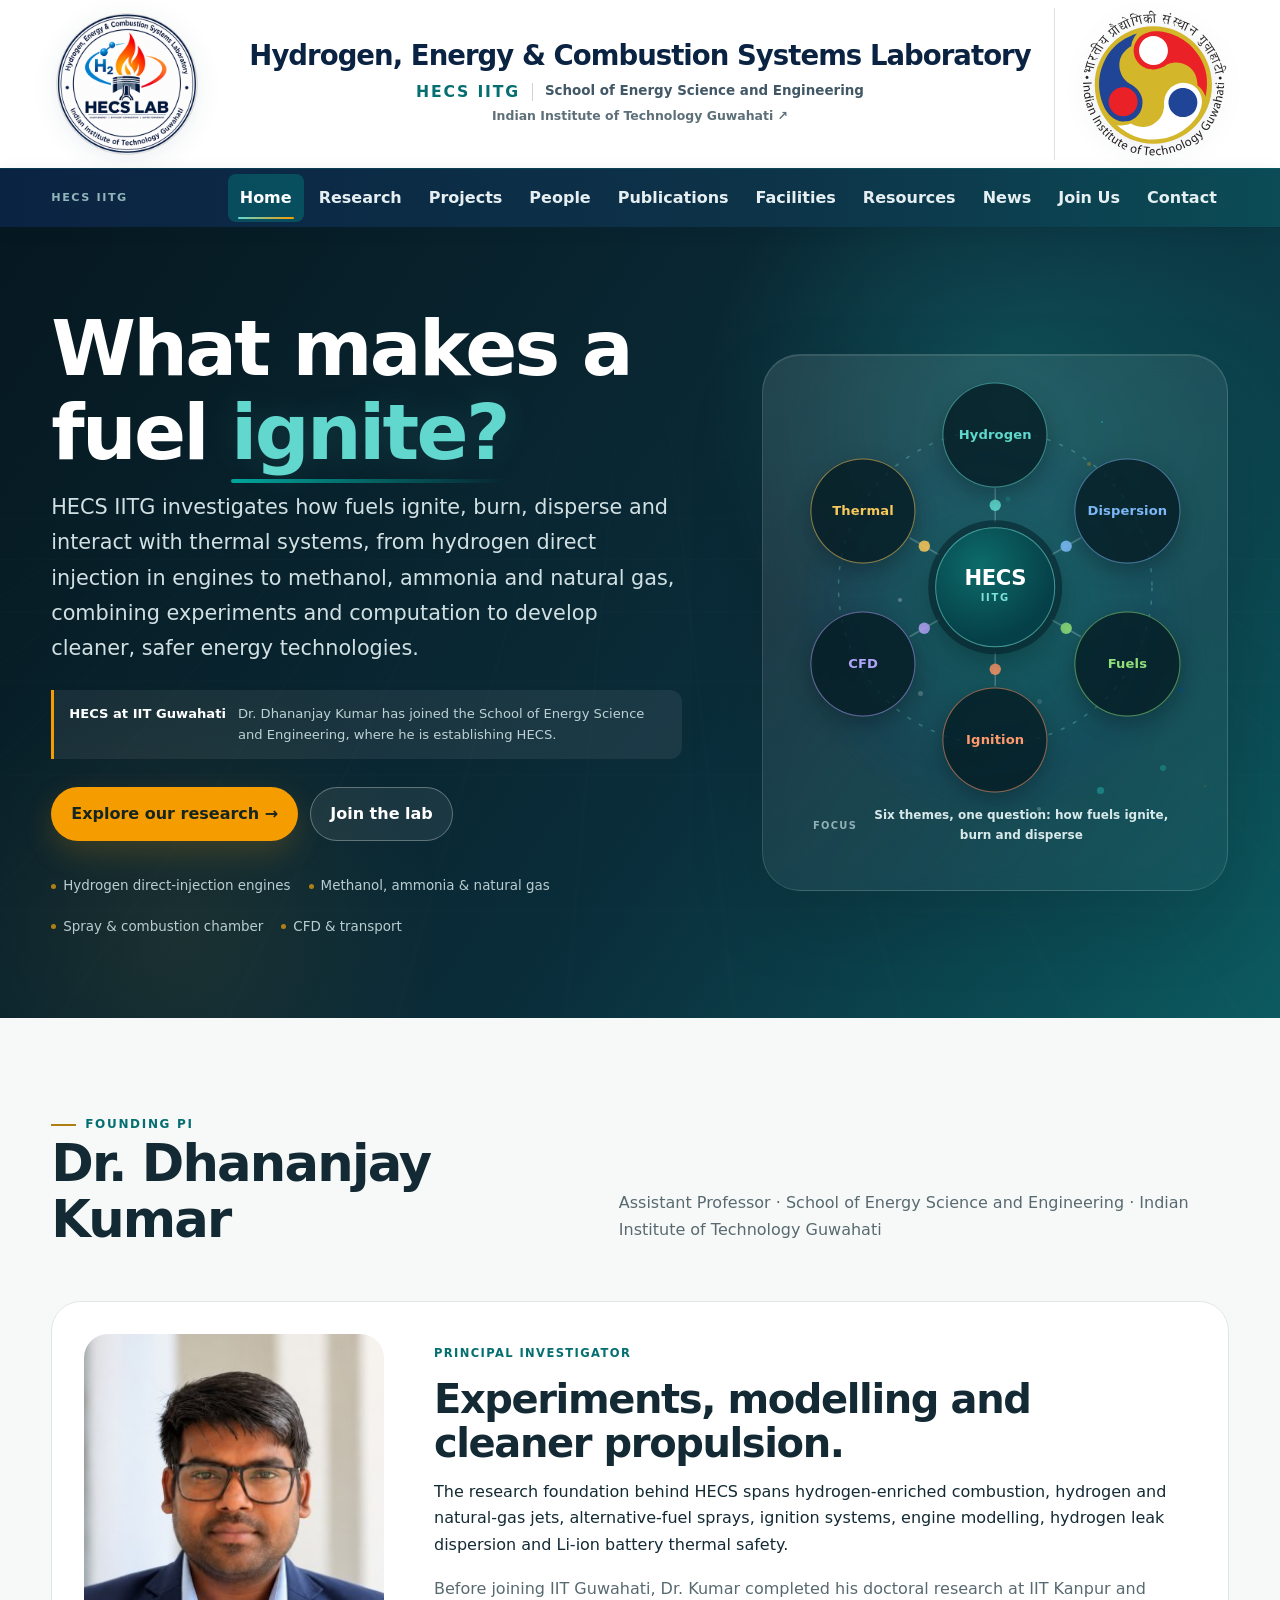
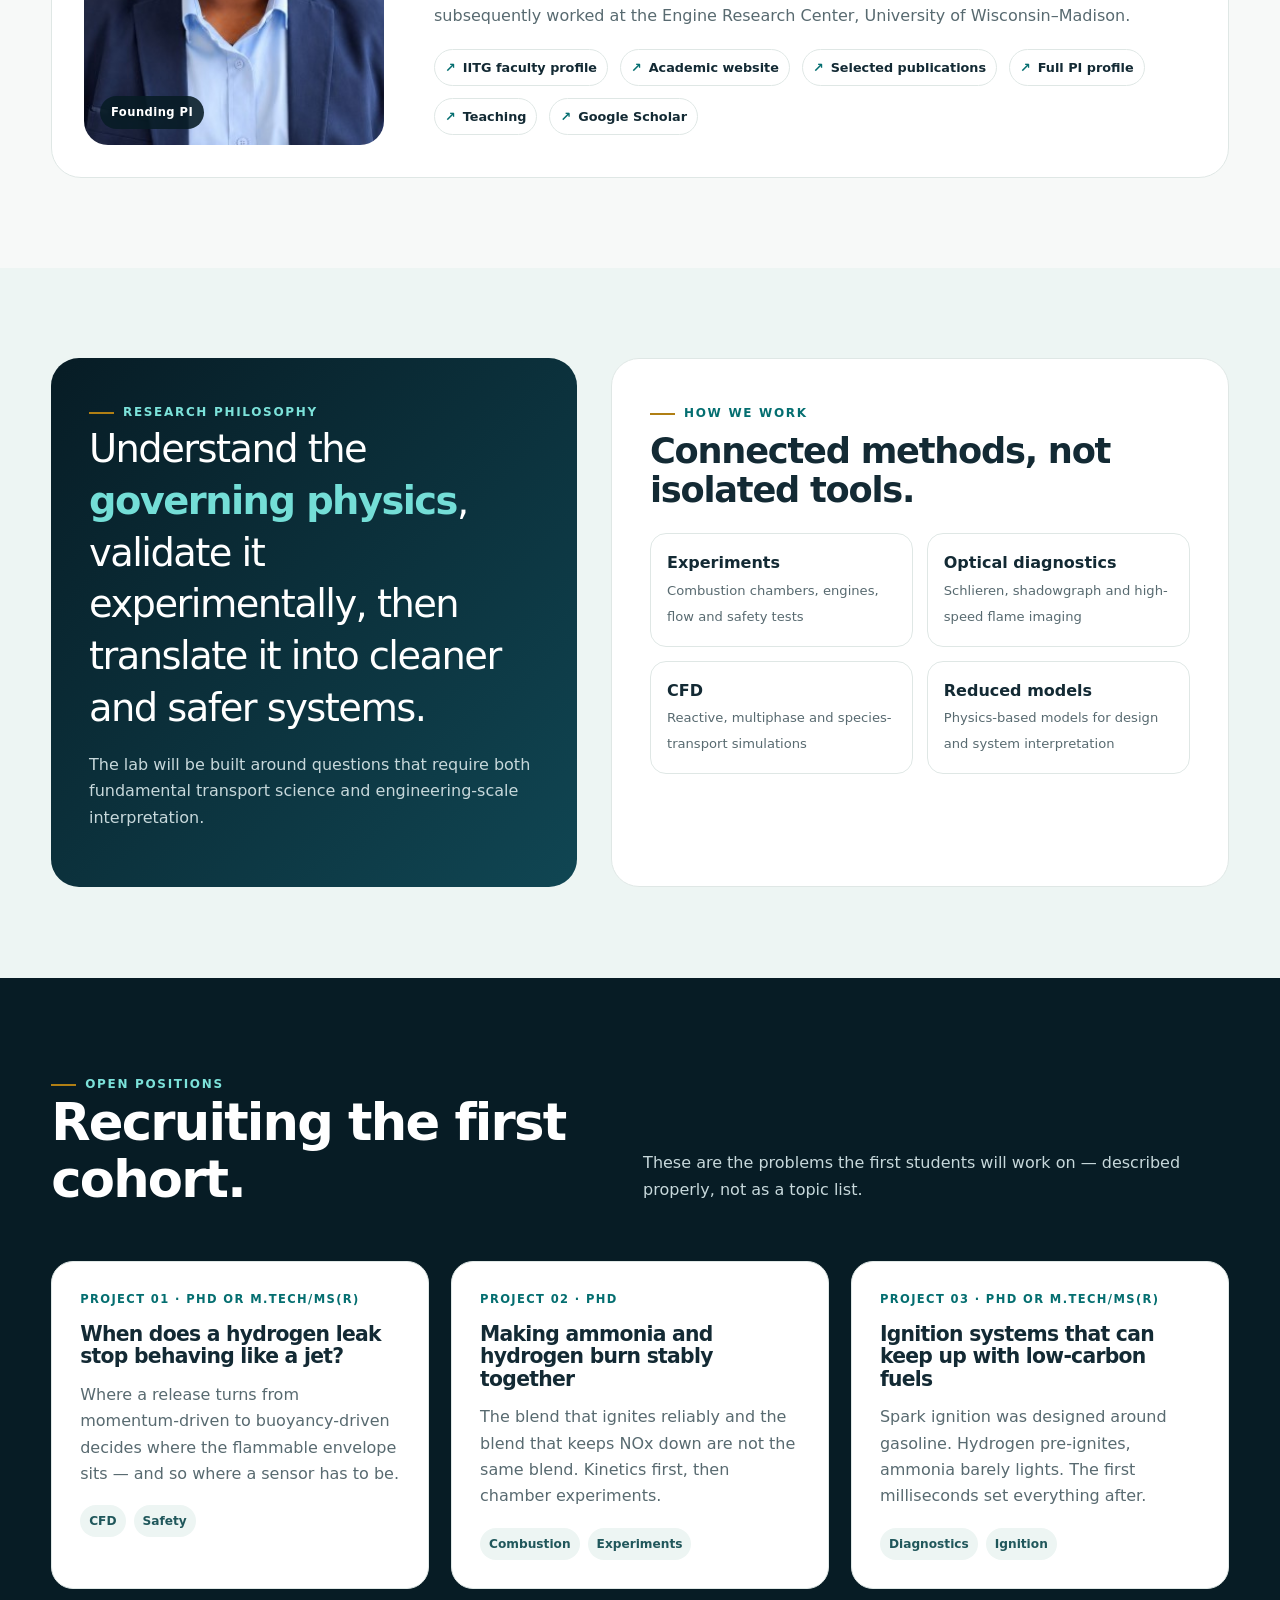
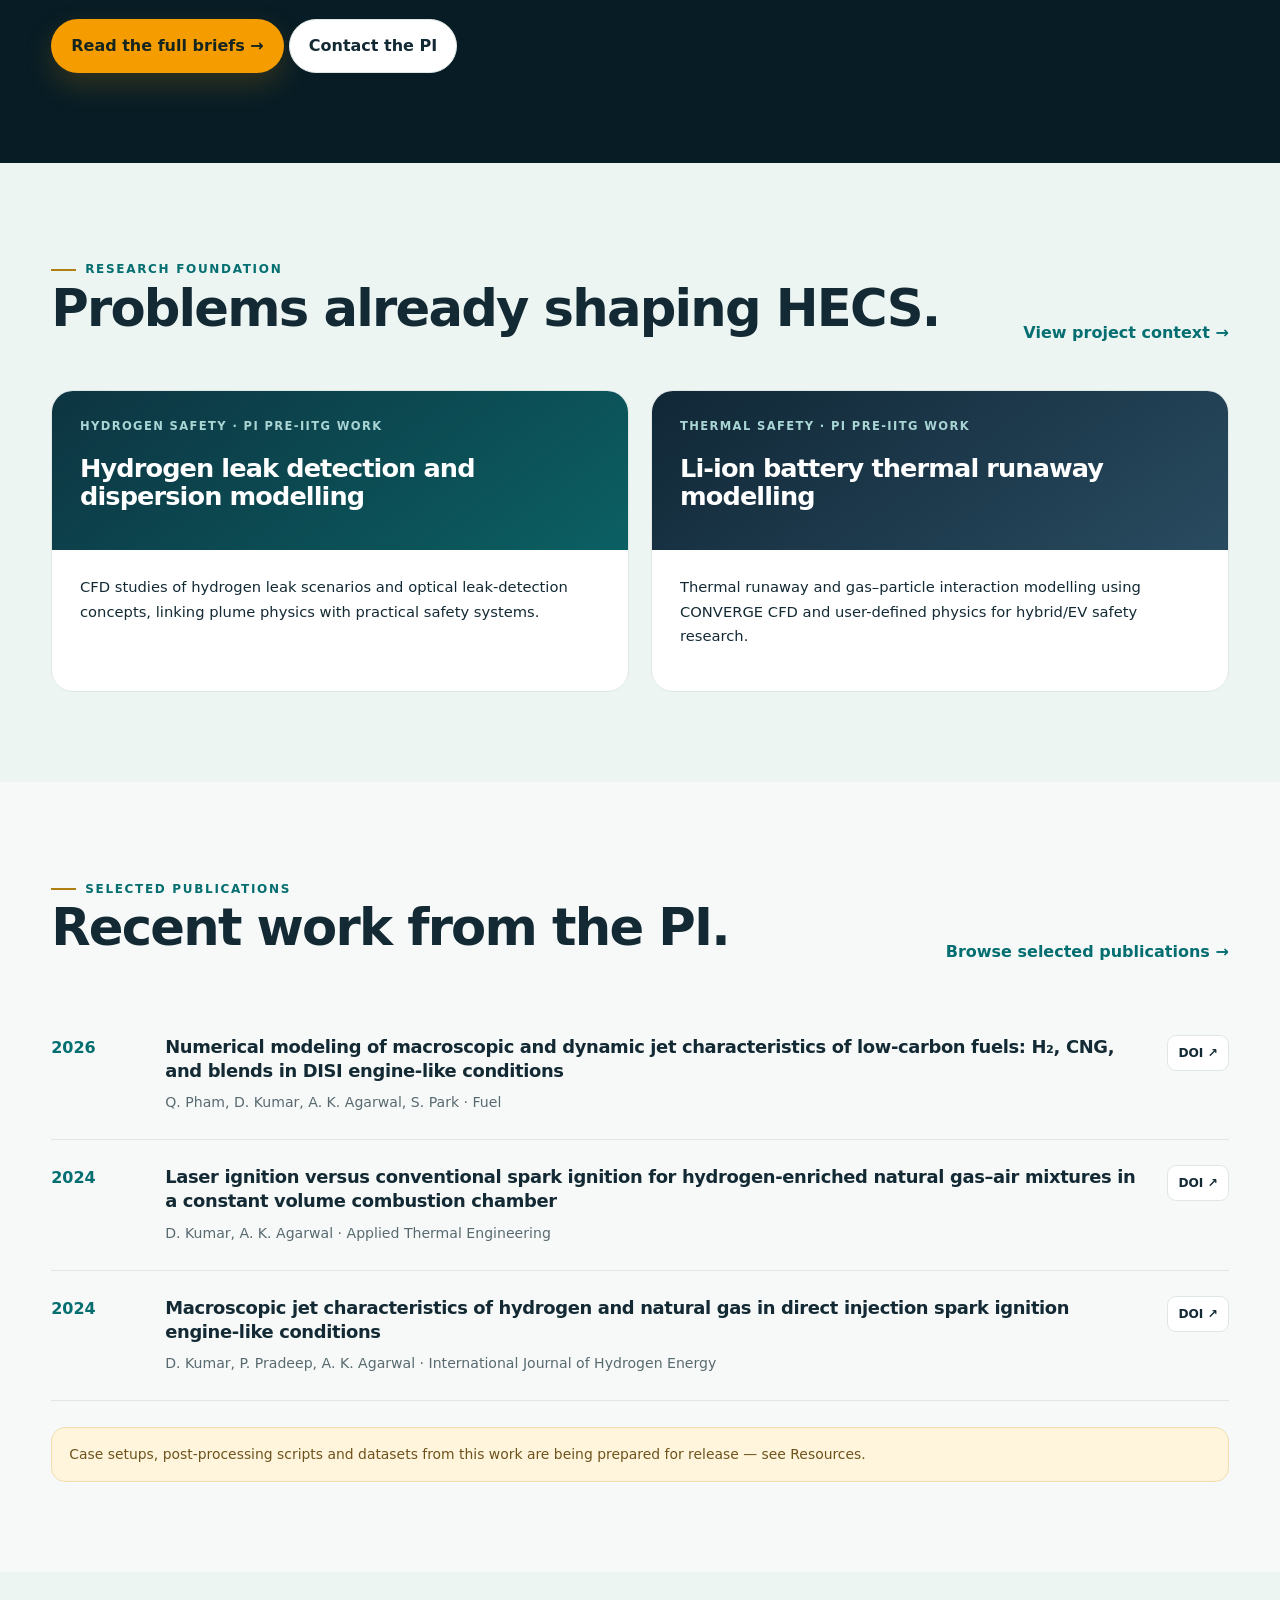
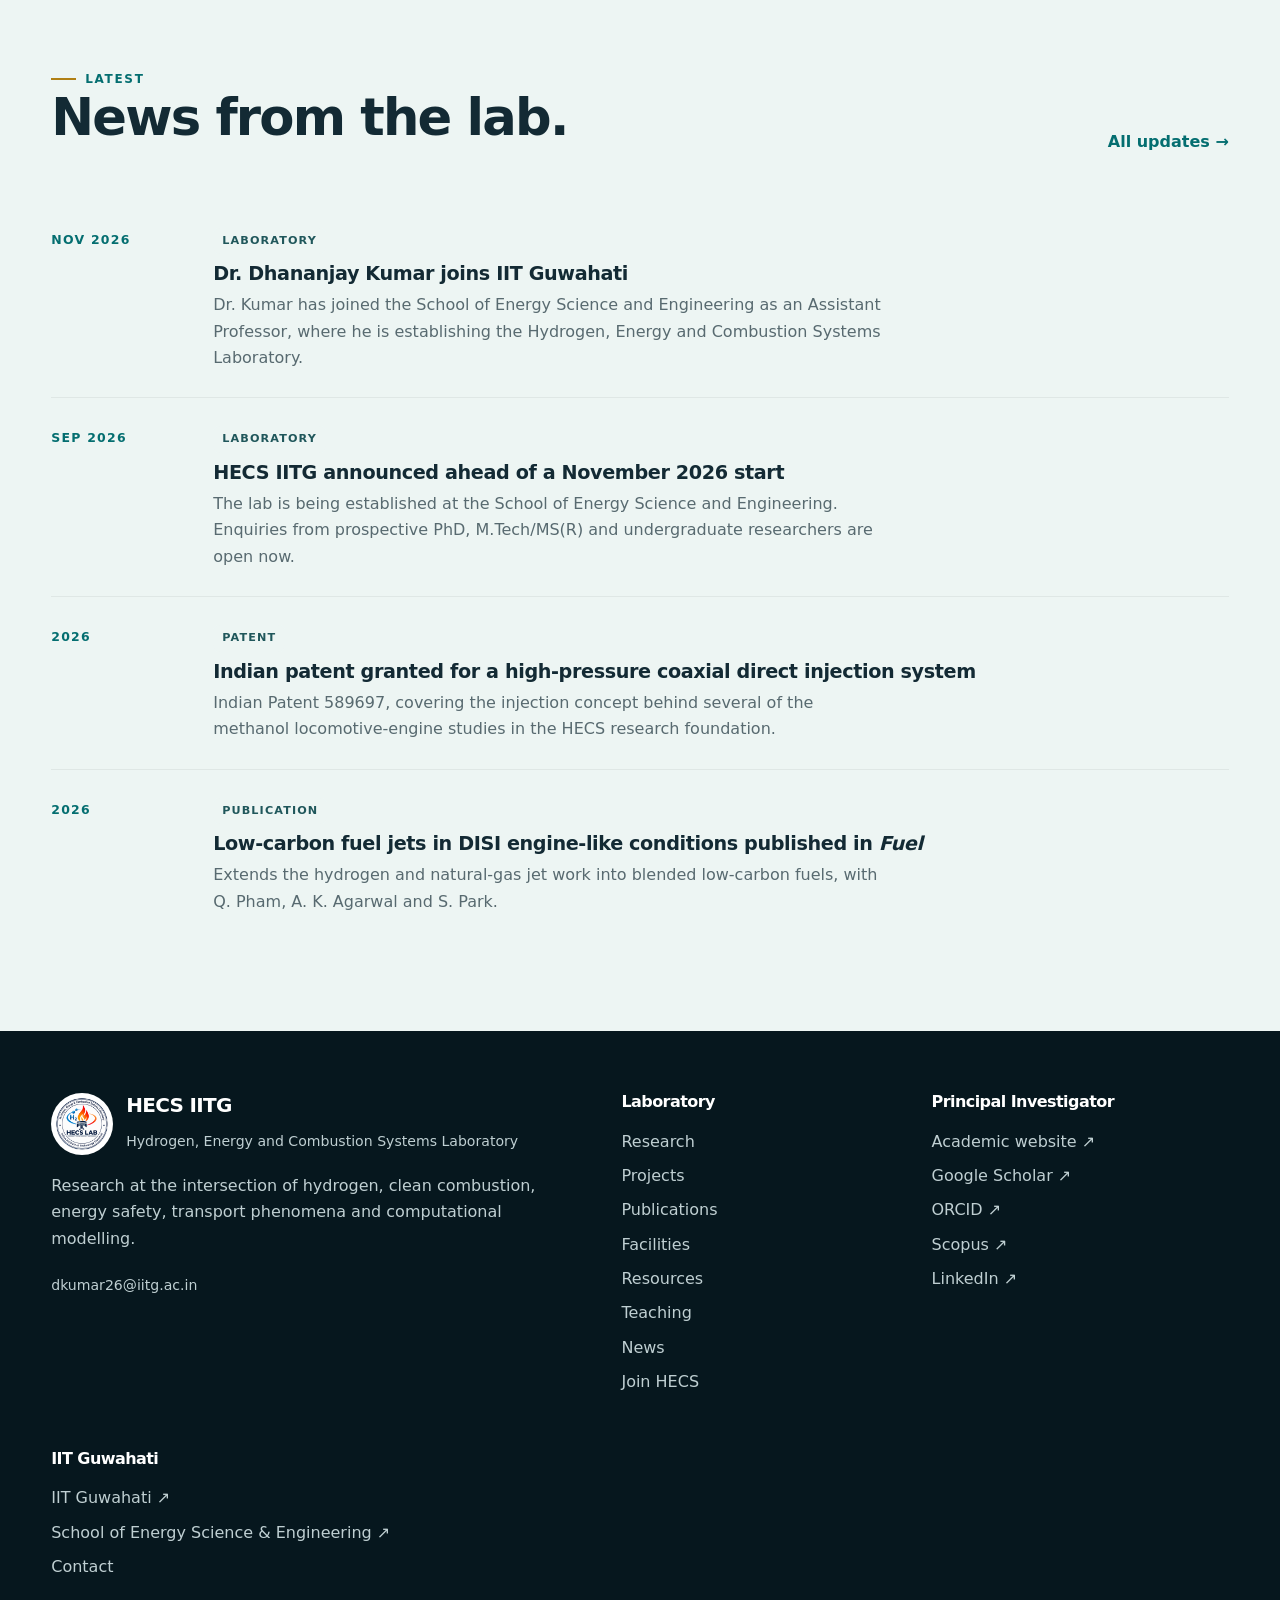
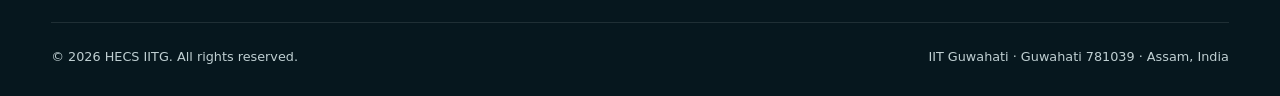
==== commit 37ebed36: "Remove duplicate disclaimers from homepage research cards" ====
--- a/index.html
+++ b/index.html
@@ -90,7 +90,7 @@
 <div class="card"><div class="card-kicker">Project 03 &middot; PhD or M.Tech/MS(R)</div><h3>Ignition systems that can keep up with low-carbon fuels</h3><p class="muted">Spark ignition was designed around gasoline. Hydrogen pre-ignites, ammonia barely lights. The first milliseconds set everything after.</p><div class="tag-row"><span class="tag">Diagnostics</span><span class="tag">Ignition</span></div></div>
 </div>
 <div style="margin-top:30px"><a class="btn btn-primary" href="opportunities">Read the full briefs &rarr;</a> <a class="btn btn-light" href="contact">Contact the PI</a></div>
-</div></section><section class="section section-soft"><div class="container"><div class="section-head"><div><span class="eyebrow">Research foundation</span><h2>Problems already shaping HECS.</h2></div><a class="role" href="projects">View project context →</a></div><div class="grid grid-2"><article class="card project-card fade"><div class="project-top"><div class="project-no">Hydrogen safety · PI pre-IITG work</div><h3 style="font-size:1.6rem;margin-top:18px">Hydrogen leak detection and dispersion modelling</h3></div><div class="project-body"><p>CFD studies of hydrogen leak scenarios and optical leak-detection concepts, linking plume physics with practical safety systems.</p><span class="source-label">Research foundation, not an IITG project claim</span></div></article><article class="card project-card fade"><div class="project-top alt"><div class="project-no">Thermal safety · PI pre-IITG work</div><h3 style="font-size:1.6rem;margin-top:18px">Li-ion battery thermal runaway modelling</h3></div><div class="project-body"><p>Thermal runaway and gas–particle interaction modelling using CONVERGE CFD and user-defined physics for hybrid/EV safety research.</p><span class="source-label">Research foundation, not an IITG project claim</span></div></article></div></div></section><section class="section"><div class="container"><div class="section-head"><div><span class="eyebrow">Selected publications</span><h2>Recent work from the PI.</h2></div><a class="role" href="publications">Browse selected publications →</a></div><div class="pub-list"><div class="pub-item"><div class="pub-year">2026</div><div><h3>Numerical modeling of macroscopic and dynamic jet characteristics of low-carbon fuels: H₂, CNG, and blends in DISI engine-like conditions</h3><div class="pub-meta">Q. Pham, D. Kumar, A. K. Agarwal, S. Park · Fuel</div></div><div class="pub-actions"><a class="pub-link" href="https://doi.org/10.1016/j.fuel.2025.138144" target="_blank" rel="noreferrer">DOI ↗</a></div></div><div class="pub-item"><div class="pub-year">2024</div><div><h3>Laser ignition versus conventional spark ignition for hydrogen-enriched natural gas–air mixtures in a constant volume combustion chamber</h3><div class="pub-meta">D. Kumar, A. K. Agarwal · Applied Thermal Engineering</div></div><div class="pub-actions"><a class="pub-link" href="https://doi.org/10.1016/j.applthermaleng.2024.123988" target="_blank" rel="noreferrer">DOI ↗</a></div></div><div class="pub-item"><div class="pub-year">2024</div><div><h3>Macroscopic jet characteristics of hydrogen and natural gas in direct injection spark ignition engine-like conditions</h3><div class="pub-meta">D. Kumar, P. Pradeep, A. K. Agarwal · International Journal of Hydrogen Energy</div></div><div class="pub-actions"><a class="pub-link" href="https://doi.org/10.1016/j.ijhydene.2024.07.026" target="_blank" rel="noreferrer">DOI ↗</a></div></div></div><div style="margin-top:26px" class="notice">Case setups, post-processing scripts and datasets from this work are being prepared for release &mdash; see <a href="resources">Resources</a>.</div></div></section><section class="section section-soft"><div class="container">
+</div></section><section class="section section-soft"><div class="container"><div class="section-head"><div><span class="eyebrow">Research foundation</span><h2>Problems already shaping HECS.</h2></div><a class="role" href="projects">View project context →</a></div><div class="grid grid-2"><article class="card project-card fade"><div class="project-top"><div class="project-no">Hydrogen safety · PI pre-IITG work</div><h3 style="font-size:1.6rem;margin-top:18px">Hydrogen leak detection and dispersion modelling</h3></div><div class="project-body"><p>CFD studies of hydrogen leak scenarios and optical leak-detection concepts, linking plume physics with practical safety systems.</p></div></article><article class="card project-card fade"><div class="project-top alt"><div class="project-no">Thermal safety · PI pre-IITG work</div><h3 style="font-size:1.6rem;margin-top:18px">Li-ion battery thermal runaway modelling</h3></div><div class="project-body"><p>Thermal runaway and gas–particle interaction modelling using CONVERGE CFD and user-defined physics for hybrid/EV safety research.</p></div></article></div></div></section><section class="section"><div class="container"><div class="section-head"><div><span class="eyebrow">Selected publications</span><h2>Recent work from the PI.</h2></div><a class="role" href="publications">Browse selected publications →</a></div><div class="pub-list"><div class="pub-item"><div class="pub-year">2026</div><div><h3>Numerical modeling of macroscopic and dynamic jet characteristics of low-carbon fuels: H₂, CNG, and blends in DISI engine-like conditions</h3><div class="pub-meta">Q. Pham, D. Kumar, A. K. Agarwal, S. Park · Fuel</div></div><div class="pub-actions"><a class="pub-link" href="https://doi.org/10.1016/j.fuel.2025.138144" target="_blank" rel="noreferrer">DOI ↗</a></div></div><div class="pub-item"><div class="pub-year">2024</div><div><h3>Laser ignition versus conventional spark ignition for hydrogen-enriched natural gas–air mixtures in a constant volume combustion chamber</h3><div class="pub-meta">D. Kumar, A. K. Agarwal · Applied Thermal Engineering</div></div><div class="pub-actions"><a class="pub-link" href="https://doi.org/10.1016/j.applthermaleng.2024.123988" target="_blank" rel="noreferrer">DOI ↗</a></div></div><div class="pub-item"><div class="pub-year">2024</div><div><h3>Macroscopic jet characteristics of hydrogen and natural gas in direct injection spark ignition engine-like conditions</h3><div class="pub-meta">D. Kumar, P. Pradeep, A. K. Agarwal · International Journal of Hydrogen Energy</div></div><div class="pub-actions"><a class="pub-link" href="https://doi.org/10.1016/j.ijhydene.2024.07.026" target="_blank" rel="noreferrer">DOI ↗</a></div></div></div><div style="margin-top:26px" class="notice">Case setups, post-processing scripts and datasets from this work are being prepared for release &mdash; see <a href="resources">Resources</a>.</div></div></section><section class="section section-soft"><div class="container">
 <div class="section-head"><div><span class="eyebrow">Latest</span><h2>News from the lab.</h2></div><a class="role" href="news">All updates &rarr;</a></div>
 <div class="news-list">
 <article class="news-item"><div class="news-date">Nov 2026</div><div><span class="news-tag">Laboratory</span><h3>Dr. Dhananjay Kumar joins IIT Guwahati</h3><p>Dr. Kumar has joined the School of Energy Science and Engineering as an Assistant Professor, where he is establishing the Hydrogen, Energy and Combustion Systems Laboratory.</p></div></article>
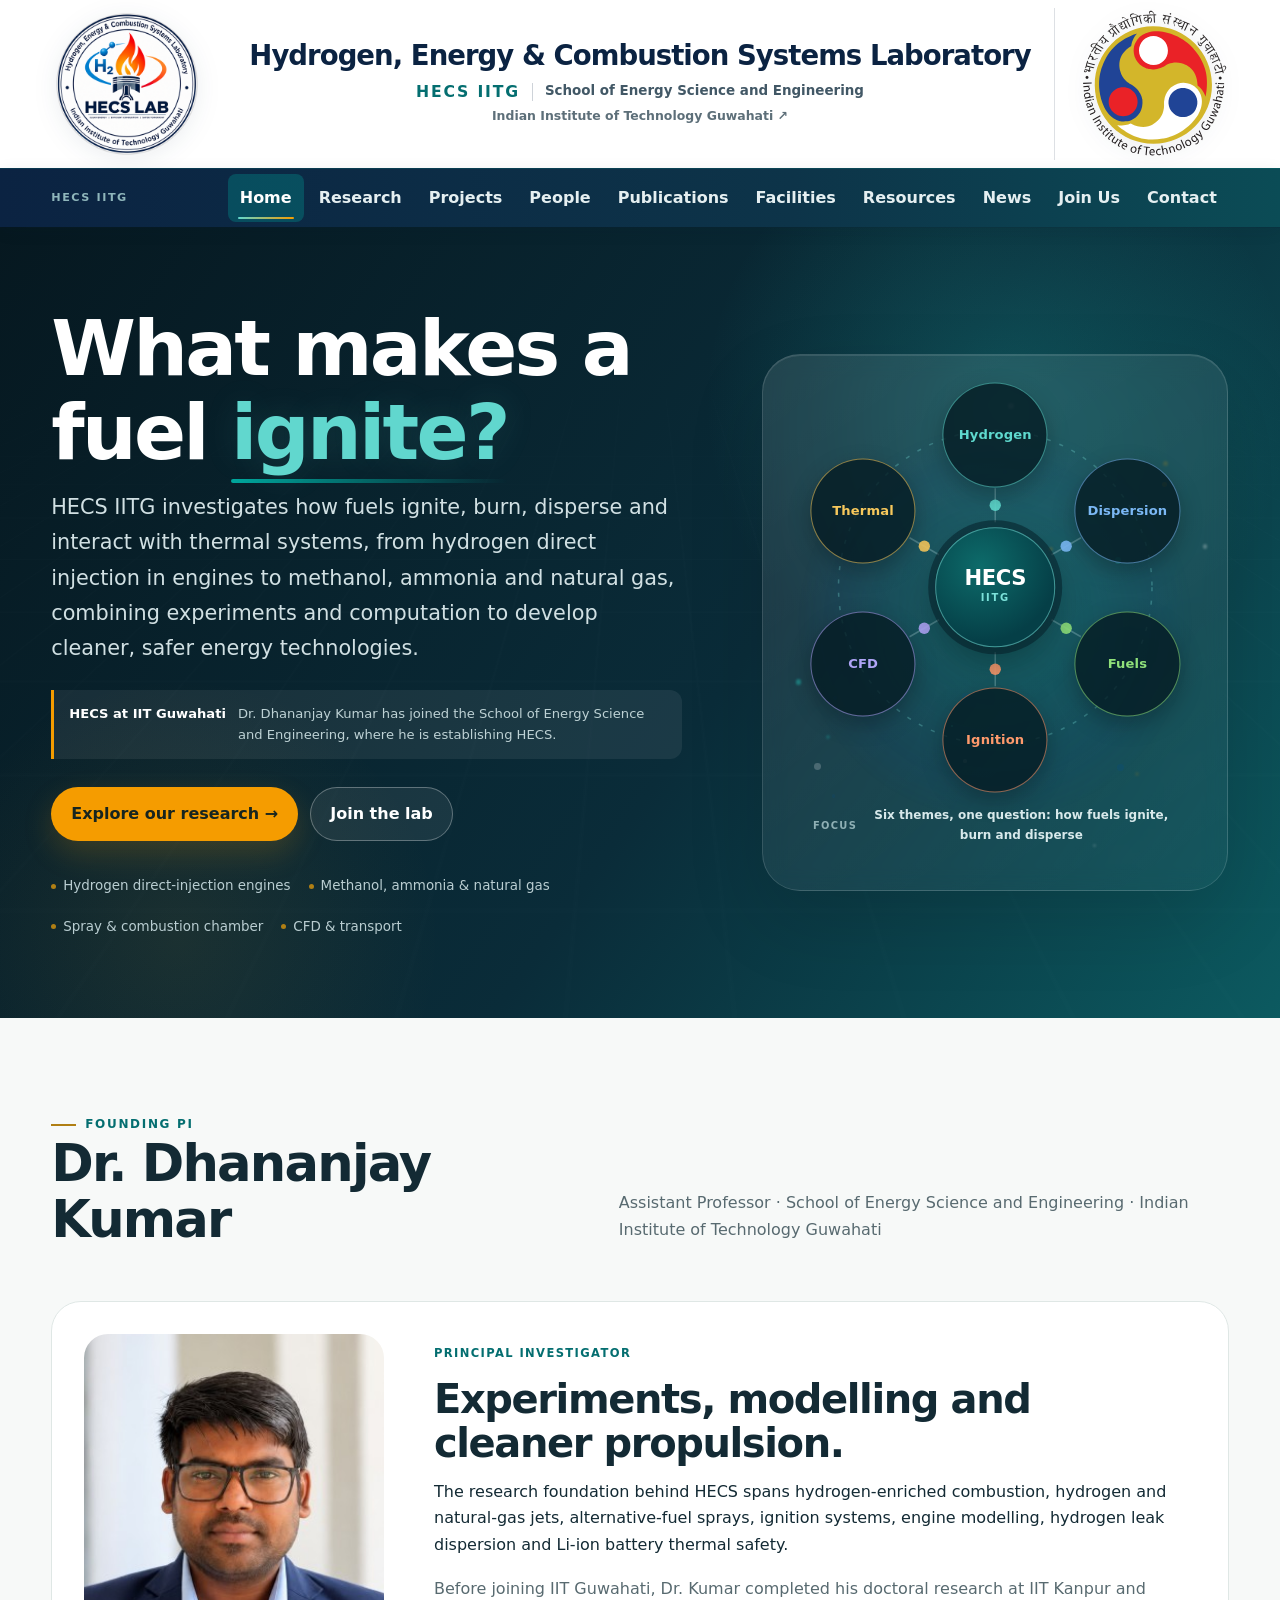
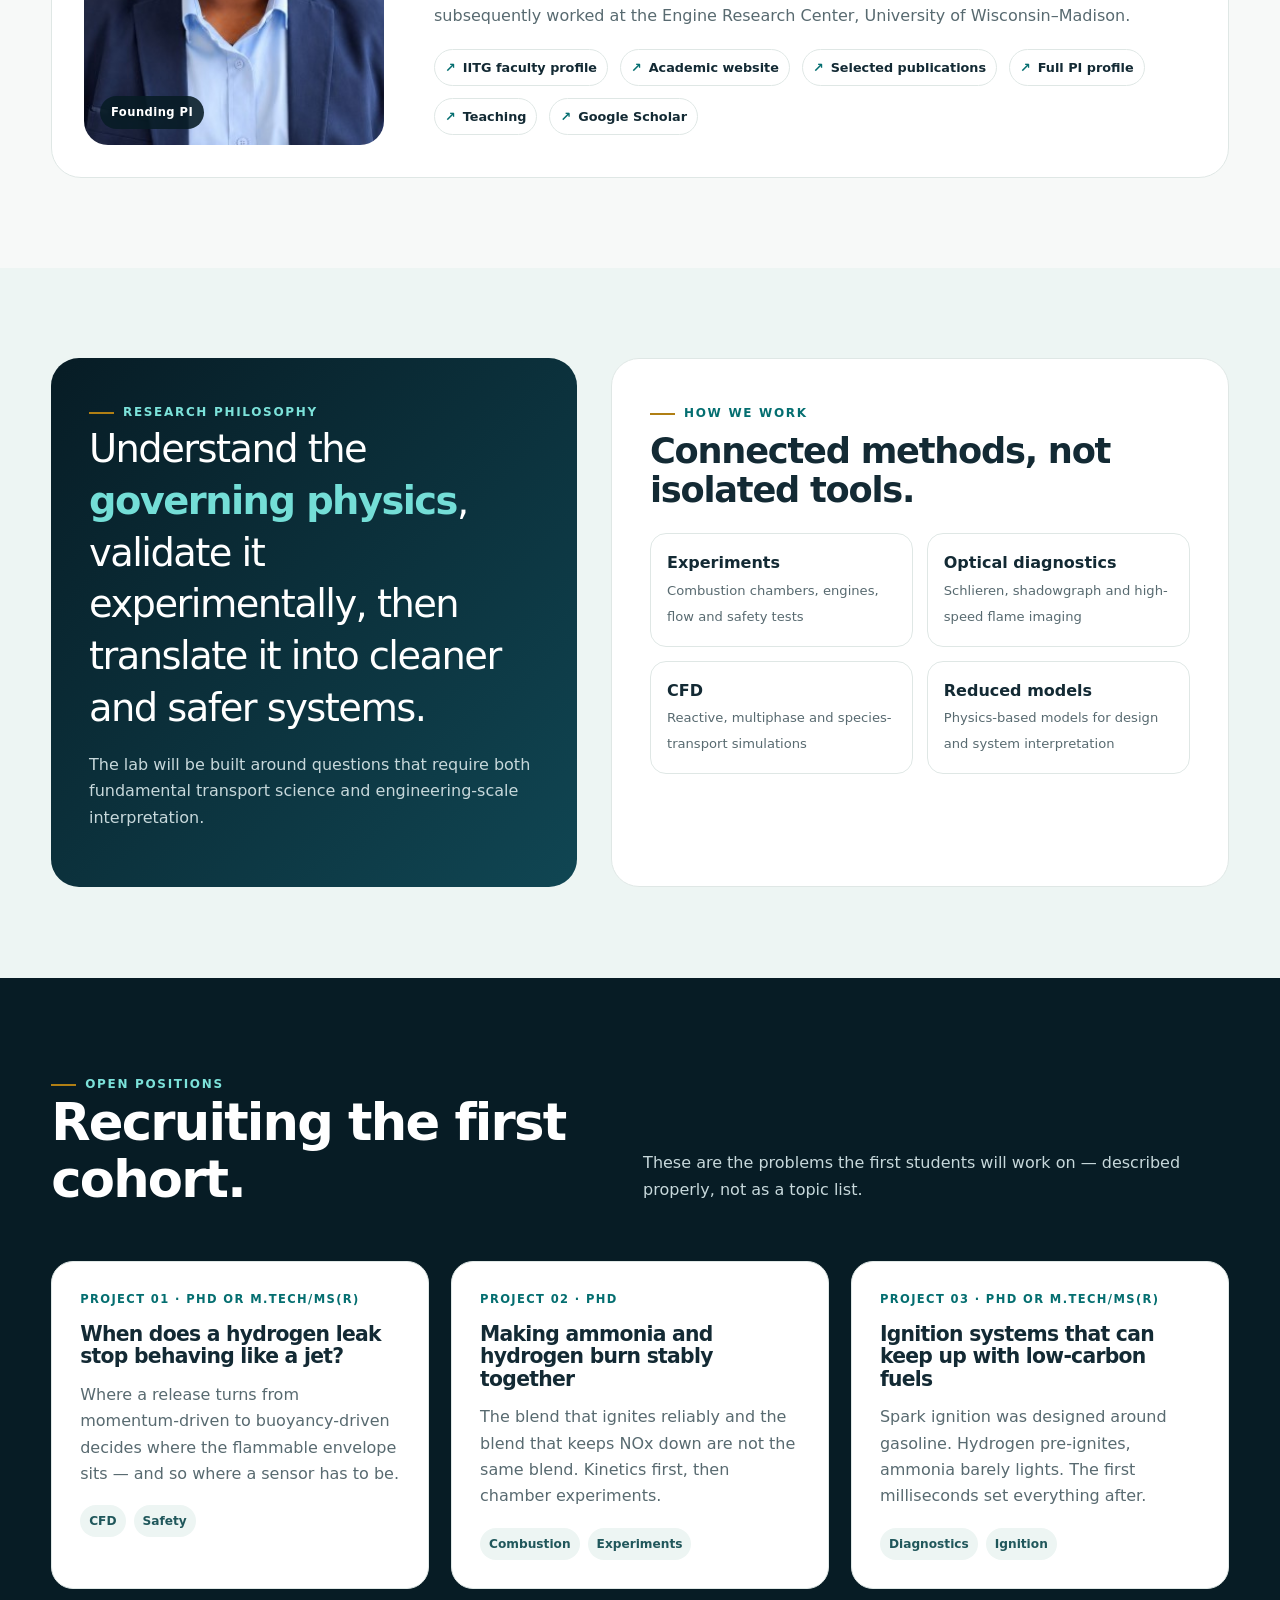
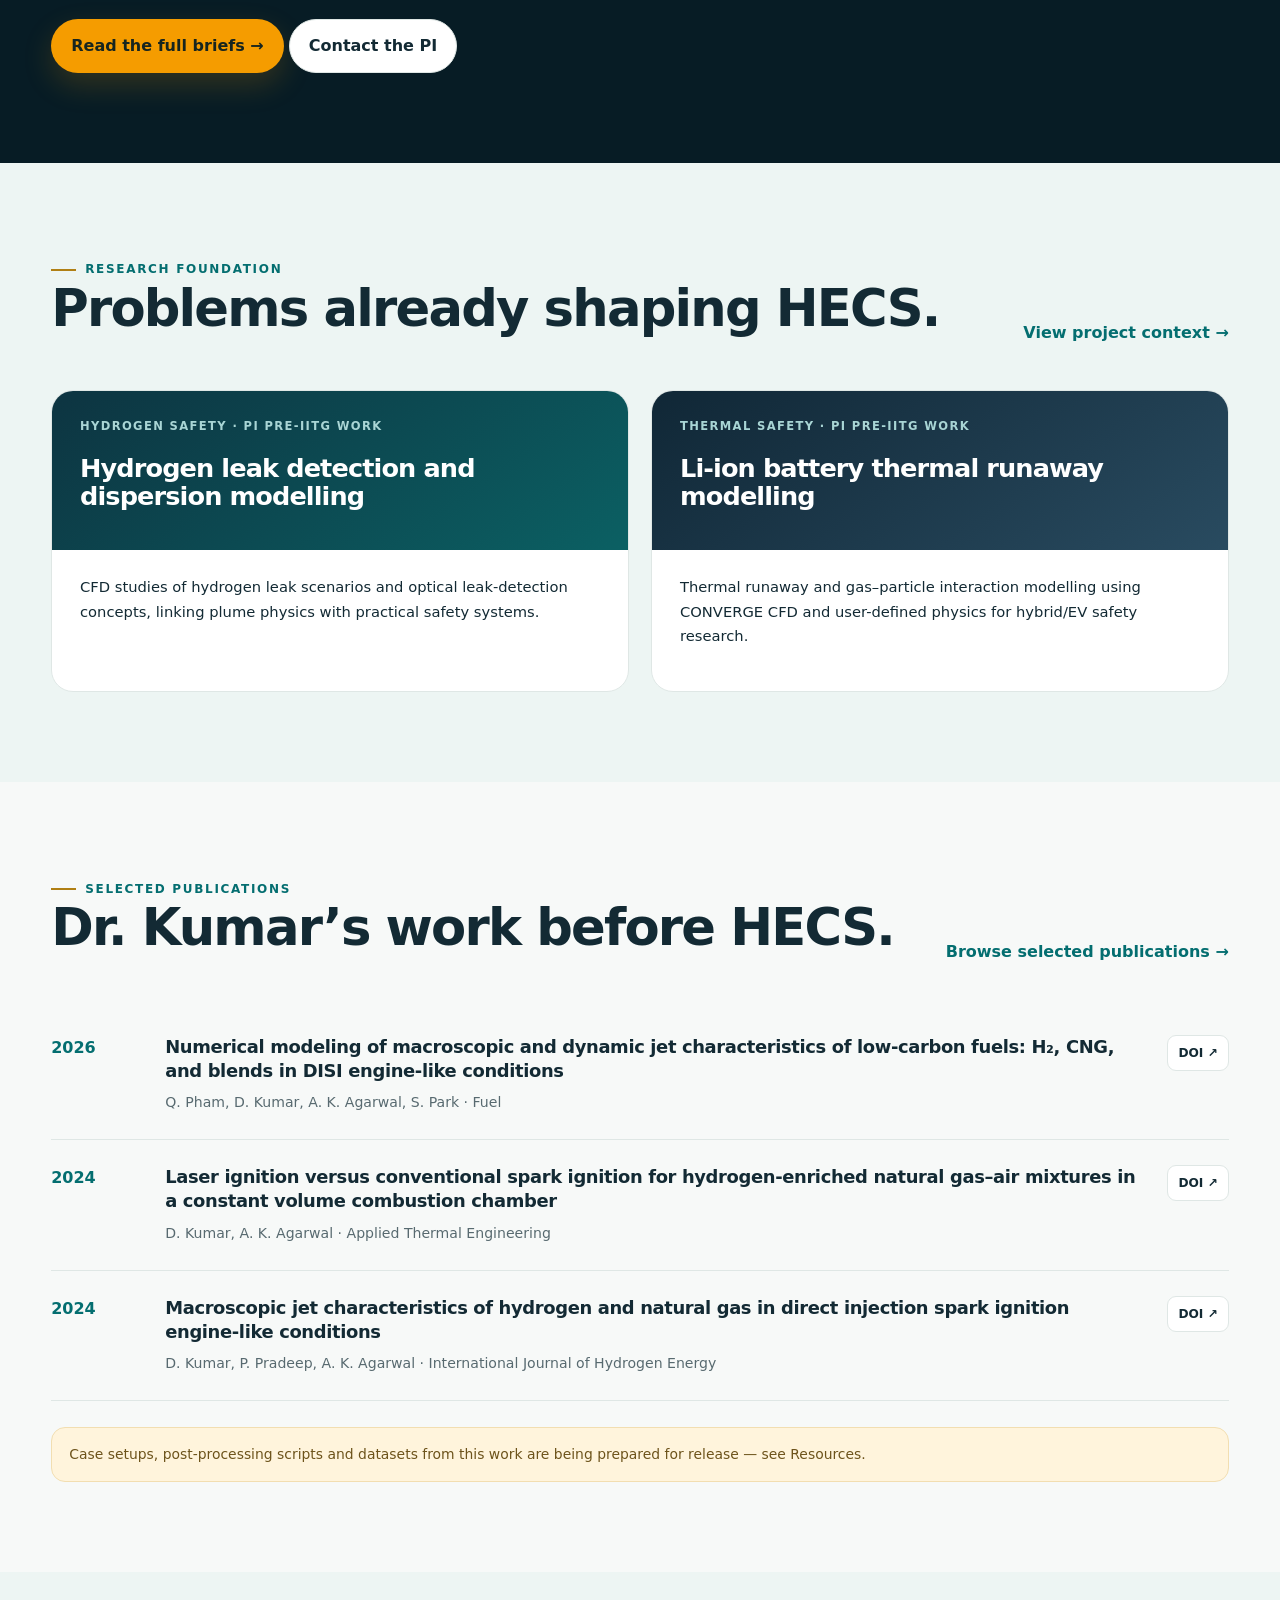
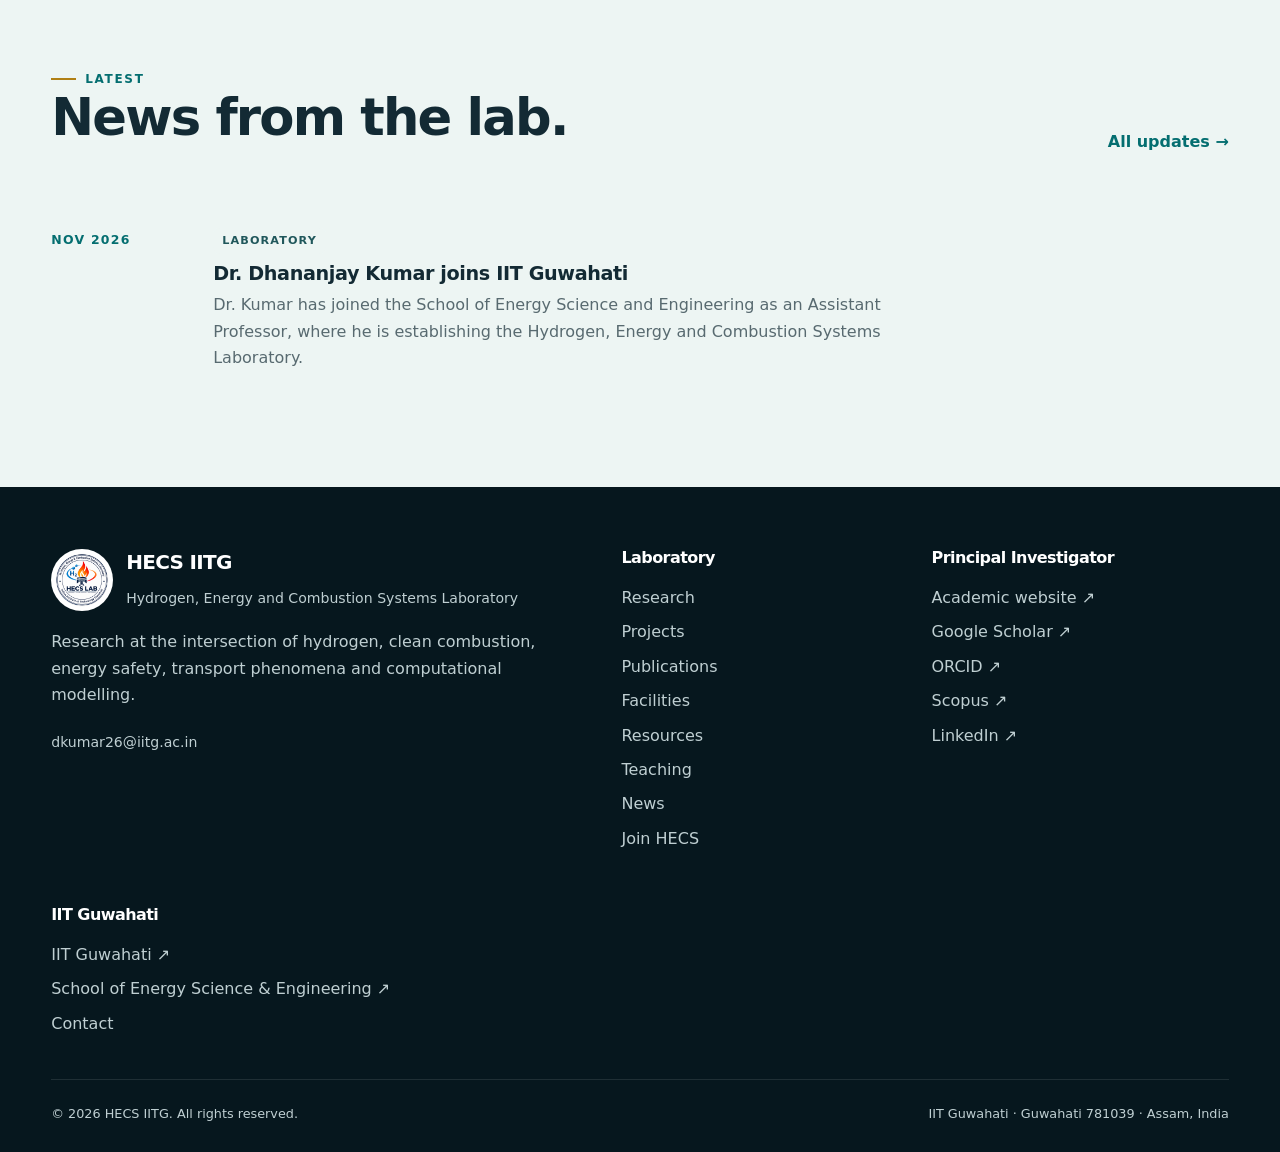
==== commit b3ef989f: "Separate HECS news from the PI’s earlier work on index" ====
--- a/index.html
+++ b/index.html
@@ -90,13 +90,13 @@
 <div class="card"><div class="card-kicker">Project 03 &middot; PhD or M.Tech/MS(R)</div><h3>Ignition systems that can keep up with low-carbon fuels</h3><p class="muted">Spark ignition was designed around gasoline. Hydrogen pre-ignites, ammonia barely lights. The first milliseconds set everything after.</p><div class="tag-row"><span class="tag">Diagnostics</span><span class="tag">Ignition</span></div></div>
 </div>
 <div style="margin-top:30px"><a class="btn btn-primary" href="opportunities">Read the full briefs &rarr;</a> <a class="btn btn-light" href="contact">Contact the PI</a></div>
-</div></section><section class="section section-soft"><div class="container"><div class="section-head"><div><span class="eyebrow">Research foundation</span><h2>Problems already shaping HECS.</h2></div><a class="role" href="projects">View project context →</a></div><div class="grid grid-2"><article class="card project-card fade"><div class="project-top"><div class="project-no">Hydrogen safety · PI pre-IITG work</div><h3 style="font-size:1.6rem;margin-top:18px">Hydrogen leak detection and dispersion modelling</h3></div><div class="project-body"><p>CFD studies of hydrogen leak scenarios and optical leak-detection concepts, linking plume physics with practical safety systems.</p></div></article><article class="card project-card fade"><div class="project-top alt"><div class="project-no">Thermal safety · PI pre-IITG work</div><h3 style="font-size:1.6rem;margin-top:18px">Li-ion battery thermal runaway modelling</h3></div><div class="project-body"><p>Thermal runaway and gas–particle interaction modelling using CONVERGE CFD and user-defined physics for hybrid/EV safety research.</p></div></article></div></div></section><section class="section"><div class="container"><div class="section-head"><div><span class="eyebrow">Selected publications</span><h2>Recent work from the PI.</h2></div><a class="role" href="publications">Browse selected publications →</a></div><div class="pub-list"><div class="pub-item"><div class="pub-year">2026</div><div><h3>Numerical modeling of macroscopic and dynamic jet characteristics of low-carbon fuels: H₂, CNG, and blends in DISI engine-like conditions</h3><div class="pub-meta">Q. Pham, D. Kumar, A. K. Agarwal, S. Park · Fuel</div></div><div class="pub-actions"><a class="pub-link" href="https://doi.org/10.1016/j.fuel.2025.138144" target="_blank" rel="noreferrer">DOI ↗</a></div></div><div class="pub-item"><div class="pub-year">2024</div><div><h3>Laser ignition versus conventional spark ignition for hydrogen-enriched natural gas–air mixtures in a constant volume combustion chamber</h3><div class="pub-meta">D. Kumar, A. K. Agarwal · Applied Thermal Engineering</div></div><div class="pub-actions"><a class="pub-link" href="https://doi.org/10.1016/j.applthermaleng.2024.123988" target="_blank" rel="noreferrer">DOI ↗</a></div></div><div class="pub-item"><div class="pub-year">2024</div><div><h3>Macroscopic jet characteristics of hydrogen and natural gas in direct injection spark ignition engine-like conditions</h3><div class="pub-meta">D. Kumar, P. Pradeep, A. K. Agarwal · International Journal of Hydrogen Energy</div></div><div class="pub-actions"><a class="pub-link" href="https://doi.org/10.1016/j.ijhydene.2024.07.026" target="_blank" rel="noreferrer">DOI ↗</a></div></div></div><div style="margin-top:26px" class="notice">Case setups, post-processing scripts and datasets from this work are being prepared for release &mdash; see <a href="resources">Resources</a>.</div></div></section><section class="section section-soft"><div class="container">
+</div></section><section class="section section-soft"><div class="container"><div class="section-head"><div><span class="eyebrow">Research foundation</span><h2>Problems already shaping HECS.</h2></div><a class="role" href="projects">View project context →</a></div><div class="grid grid-2"><article class="card project-card fade"><div class="project-top"><div class="project-no">Hydrogen safety · PI pre-IITG work</div><h3 style="font-size:1.6rem;margin-top:18px">Hydrogen leak detection and dispersion modelling</h3></div><div class="project-body"><p>CFD studies of hydrogen leak scenarios and optical leak-detection concepts, linking plume physics with practical safety systems.</p></div></article><article class="card project-card fade"><div class="project-top alt"><div class="project-no">Thermal safety · PI pre-IITG work</div><h3 style="font-size:1.6rem;margin-top:18px">Li-ion battery thermal runaway modelling</h3></div><div class="project-body"><p>Thermal runaway and gas–particle interaction modelling using CONVERGE CFD and user-defined physics for hybrid/EV safety research.</p></div></article></div></div></section><section class="section"><div class="container"><div class="section-head"><div><span class="eyebrow">Selected publications</span><h2>Dr. Kumar’s work before HECS.</h2></div><a class="role" href="publications">Browse selected publications →</a></div><div class="pub-list"><div class="pub-item"><div class="pub-year">2026</div><div><h3>Numerical modeling of macroscopic and dynamic jet characteristics of low-carbon fuels: H₂, CNG, and blends in DISI engine-like conditions</h3><div class="pub-meta">Q. Pham, D. Kumar, A. K. Agarwal, S. Park · Fuel</div></div><div class="pub-actions"><a class="pub-link" href="https://doi.org/10.1016/j.fuel.2025.138144" target="_blank" rel="noreferrer">DOI ↗</a></div></div><div class="pub-item"><div class="pub-year">2024</div><div><h3>Laser ignition versus conventional spark ignition for hydrogen-enriched natural gas–air mixtures in a constant volume combustion chamber</h3><div class="pub-meta">D. Kumar, A. K. Agarwal · Applied Thermal Engineering</div></div><div class="pub-actions"><a class="pub-link" href="https://doi.org/10.1016/j.applthermaleng.2024.123988" target="_blank" rel="noreferrer">DOI ↗</a></div></div><div class="pub-item"><div class="pub-year">2024</div><div><h3>Macroscopic jet characteristics of hydrogen and natural gas in direct injection spark ignition engine-like conditions</h3><div class="pub-meta">D. Kumar, P. Pradeep, A. K. Agarwal · International Journal of Hydrogen Energy</div></div><div class="pub-actions"><a class="pub-link" href="https://doi.org/10.1016/j.ijhydene.2024.07.026" target="_blank" rel="noreferrer">DOI ↗</a></div></div></div><div style="margin-top:26px" class="notice">Case setups, post-processing scripts and datasets from this work are being prepared for release &mdash; see <a href="resources">Resources</a>.</div></div></section><section class="section section-soft"><div class="container">
 <div class="section-head"><div><span class="eyebrow">Latest</span><h2>News from the lab.</h2></div><a class="role" href="news">All updates &rarr;</a></div>
 <div class="news-list">
 <article class="news-item"><div class="news-date">Nov 2026</div><div><span class="news-tag">Laboratory</span><h3>Dr. Dhananjay Kumar joins IIT Guwahati</h3><p>Dr. Kumar has joined the School of Energy Science and Engineering as an Assistant Professor, where he is establishing the Hydrogen, Energy and Combustion Systems Laboratory.</p></div></article>
-<article class="news-item"><div class="news-date">Sep 2026</div><div><span class="news-tag">Laboratory</span><h3>HECS IITG announced ahead of a November 2026 start</h3><p>The lab is being established at the School of Energy Science and Engineering. Enquiries from prospective PhD, M.Tech/MS(R) and undergraduate researchers are open now.</p></div></article>
-<article class="news-item"><div class="news-date">2026</div><div><span class="news-tag">Patent</span><h3>Indian patent granted for a high-pressure coaxial direct injection system</h3><p>Indian Patent 589697, covering the injection concept behind several of the methanol locomotive-engine studies in the HECS research foundation.</p></div></article>
-<article class="news-item"><div class="news-date">2026</div><div><span class="news-tag">Publication</span><h3>Low-carbon fuel jets in DISI engine-like conditions published in <em>Fuel</em></h3><p>Extends the hydrogen and natural-gas jet work into blended low-carbon fuels, with Q. Pham, A. K. Agarwal and S. Park.</p></div></article>
+
+
+
 </div>
 </div></section></main><footer>
 <div class="container">
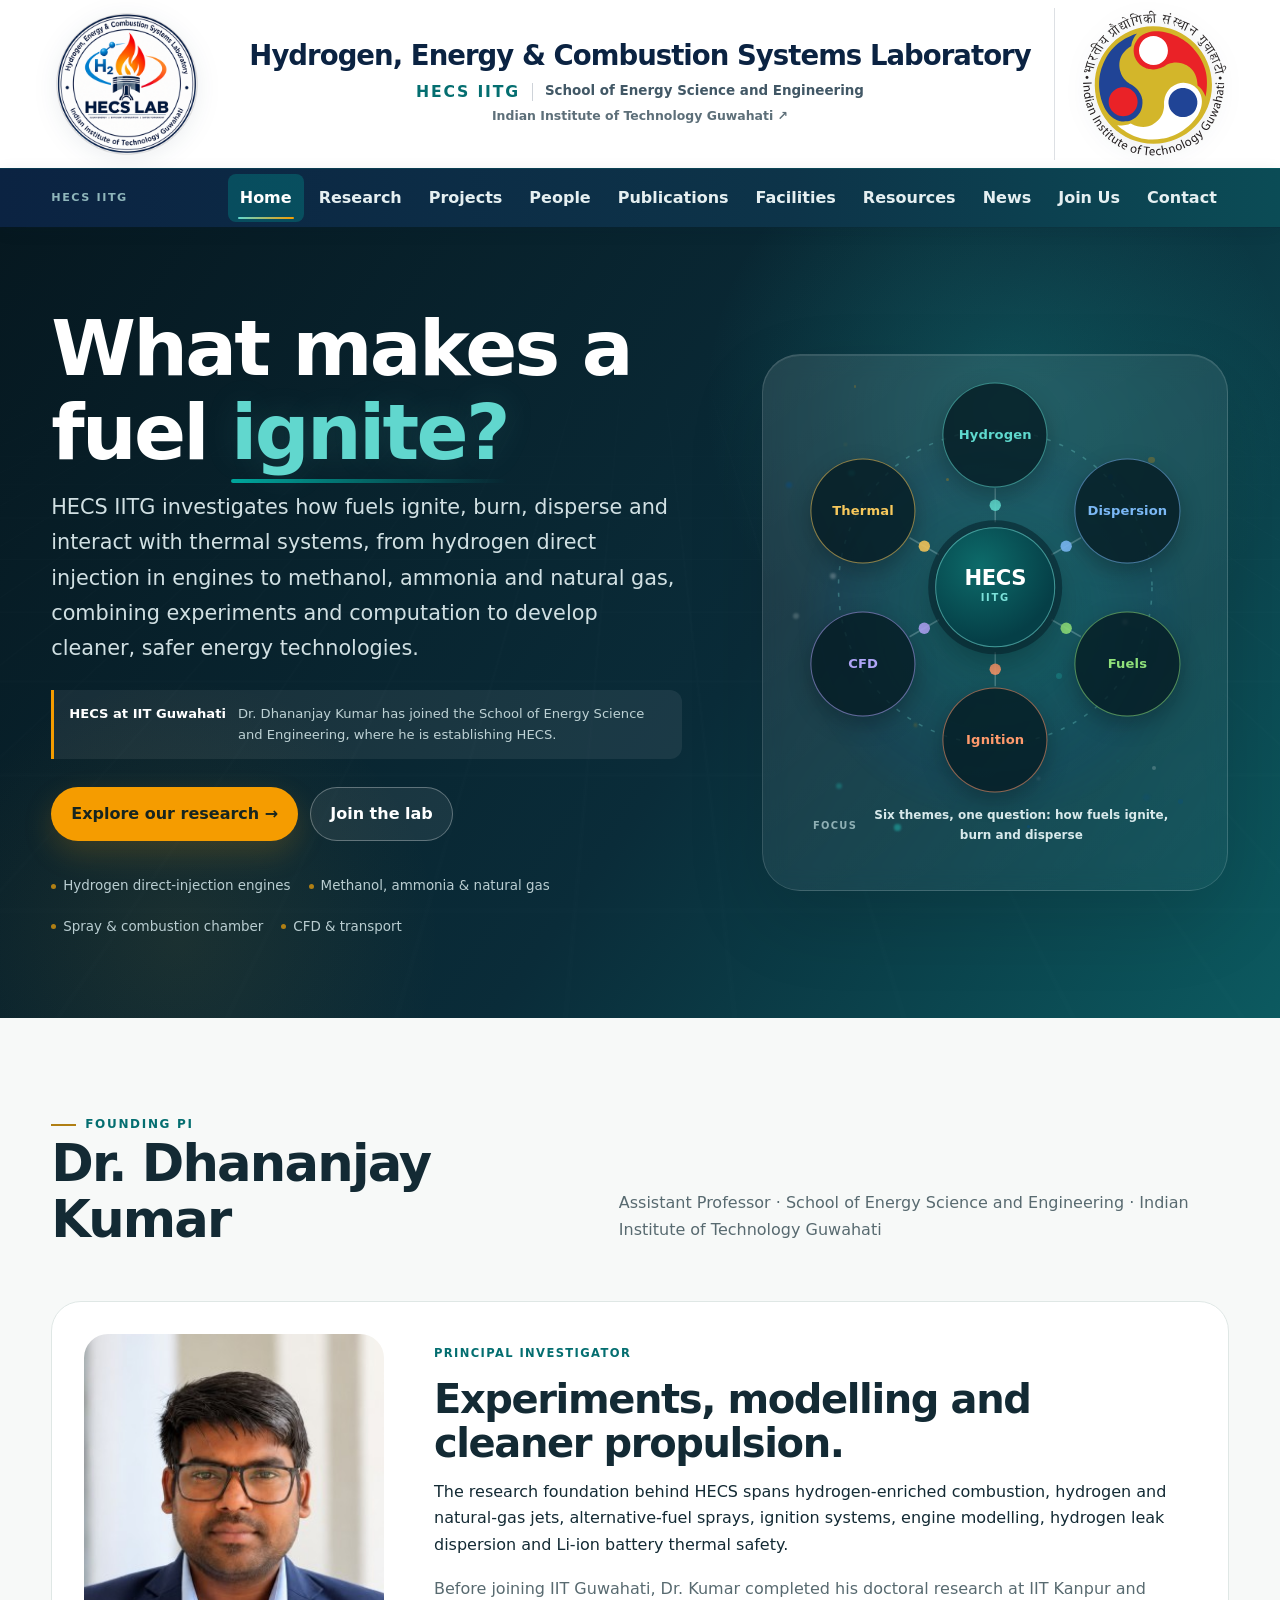
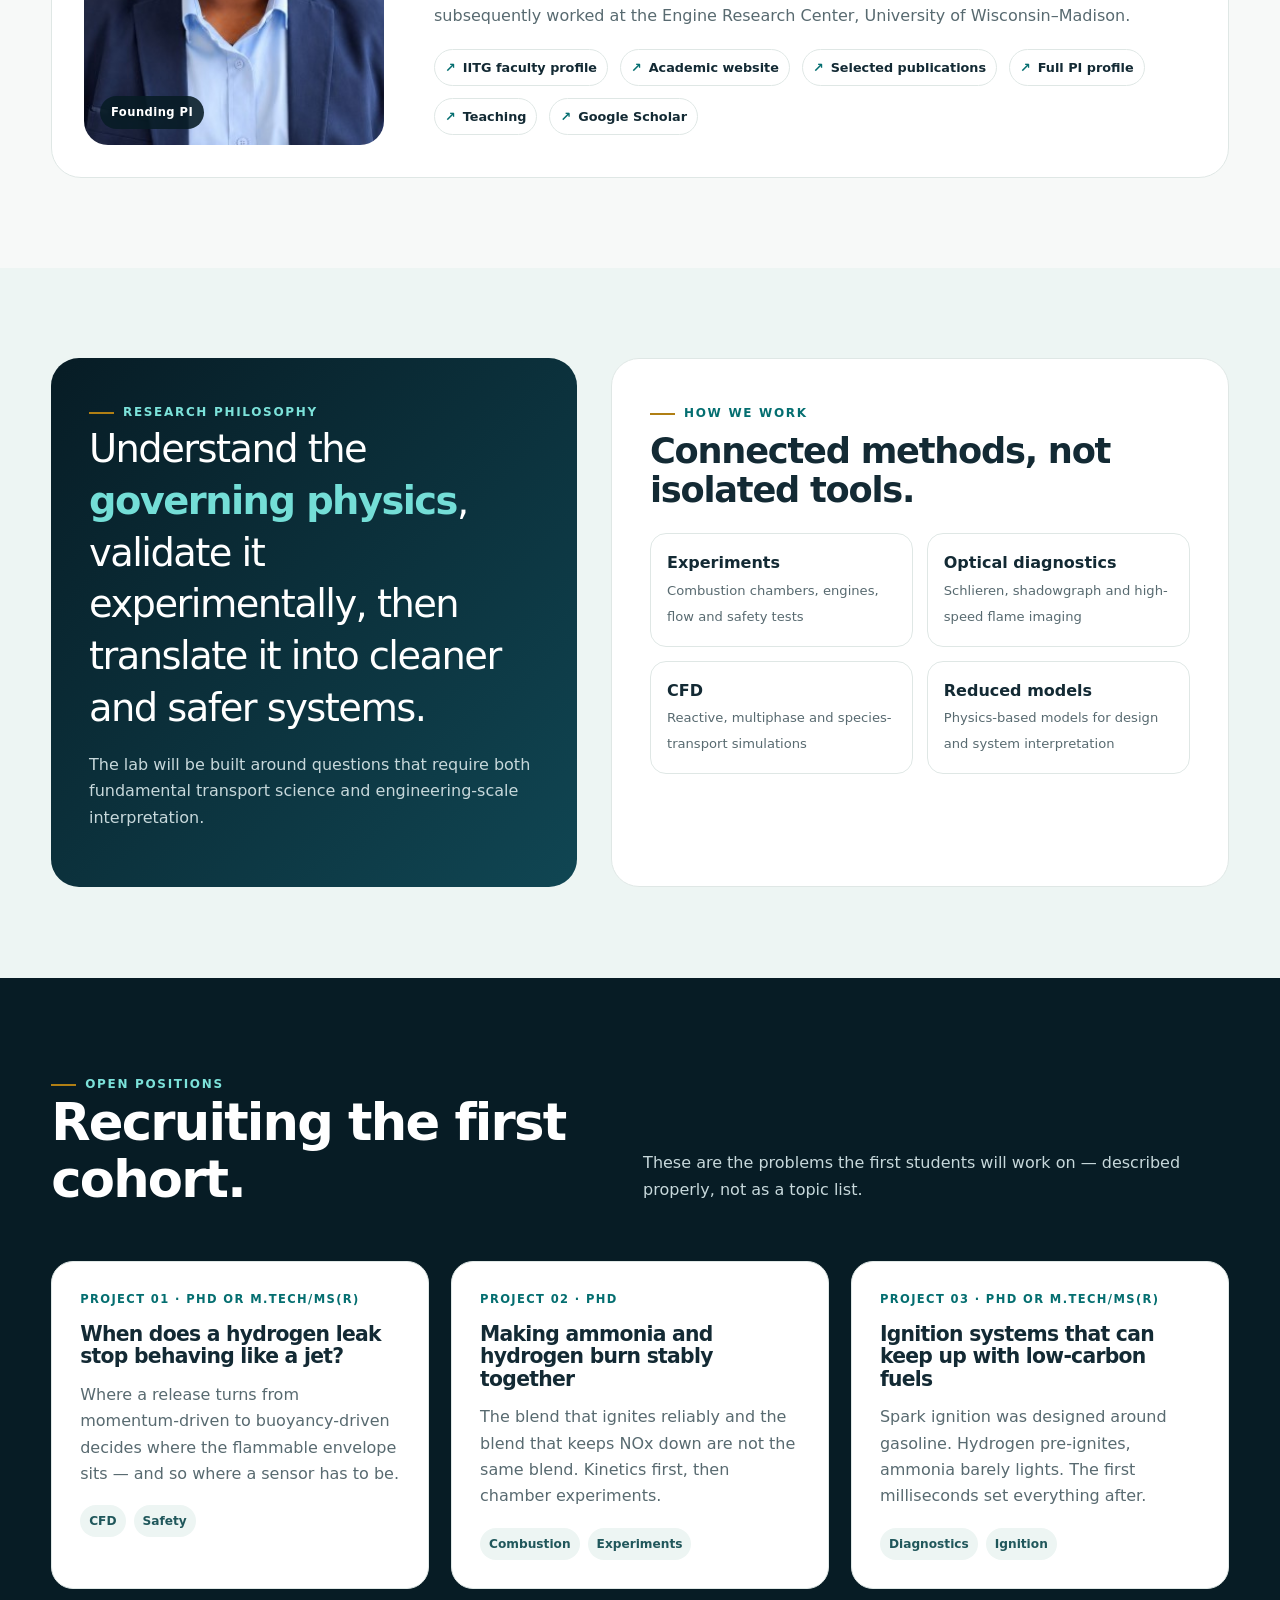
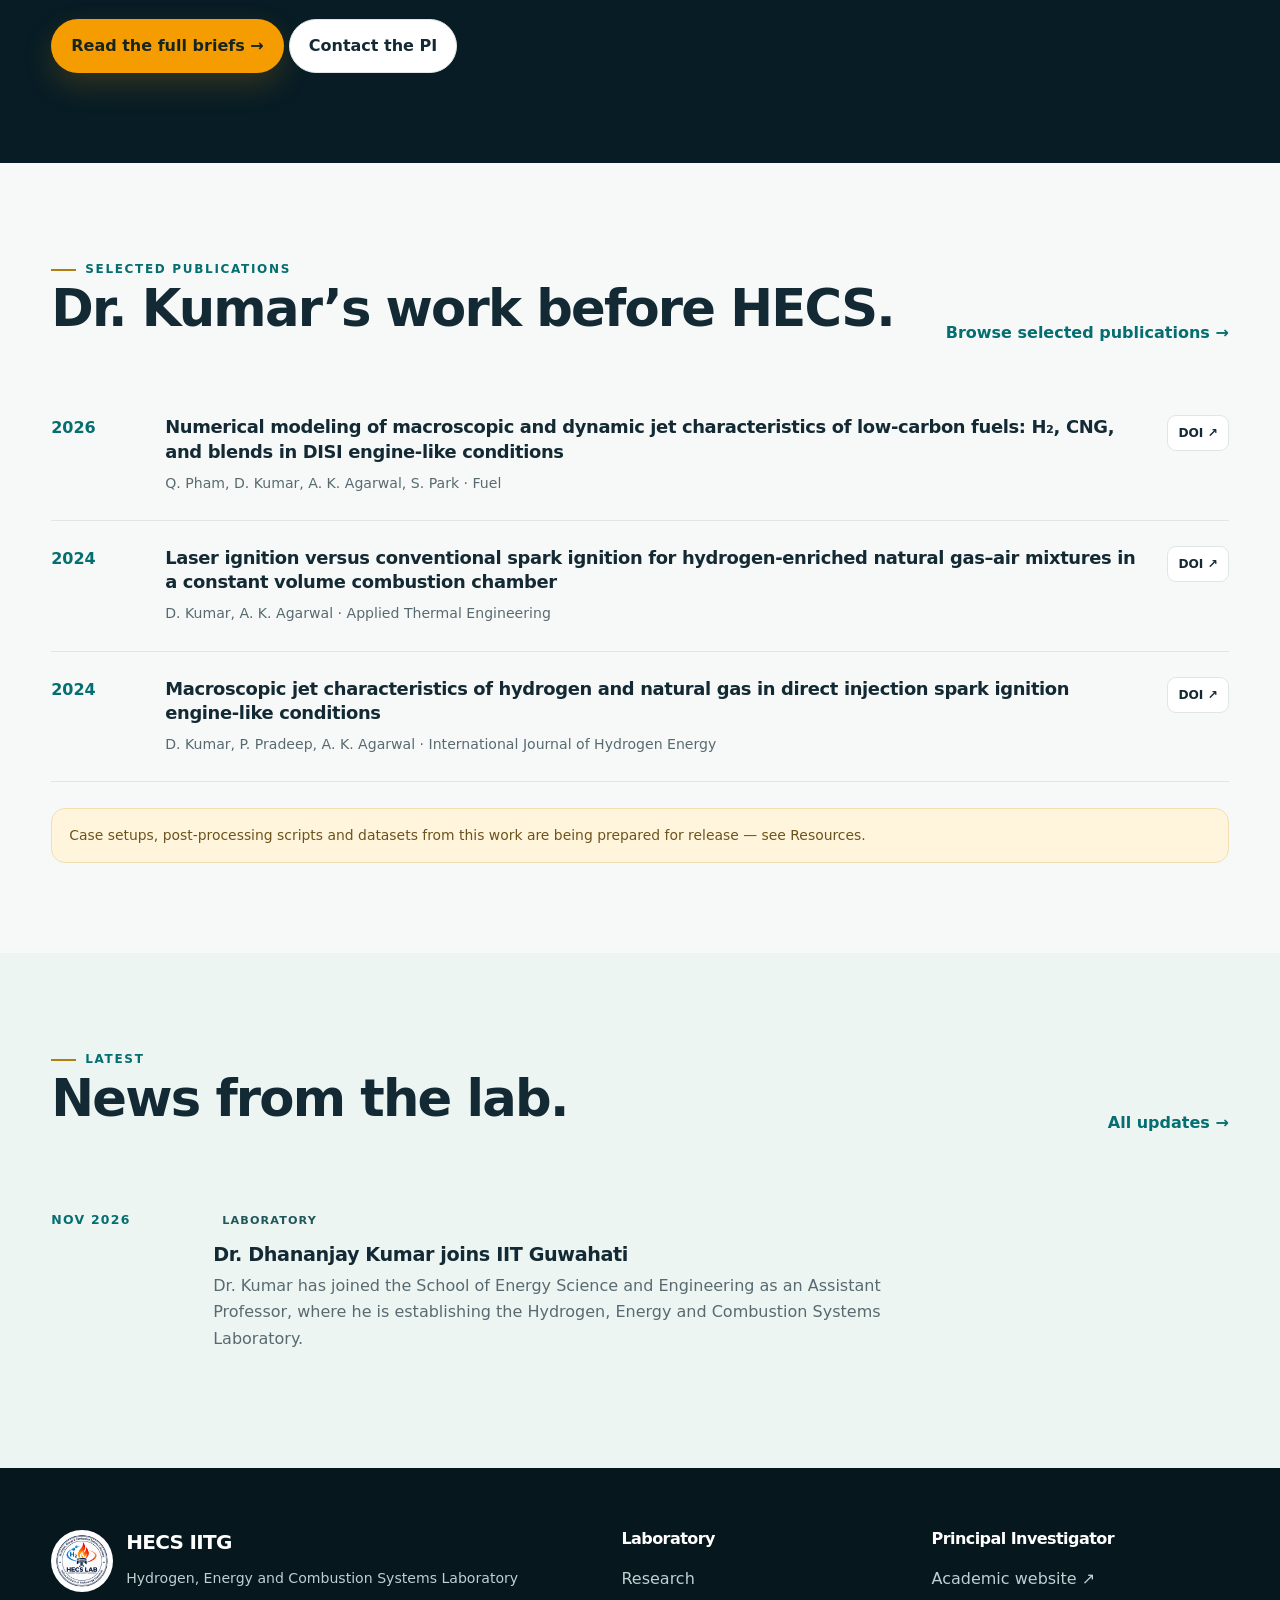
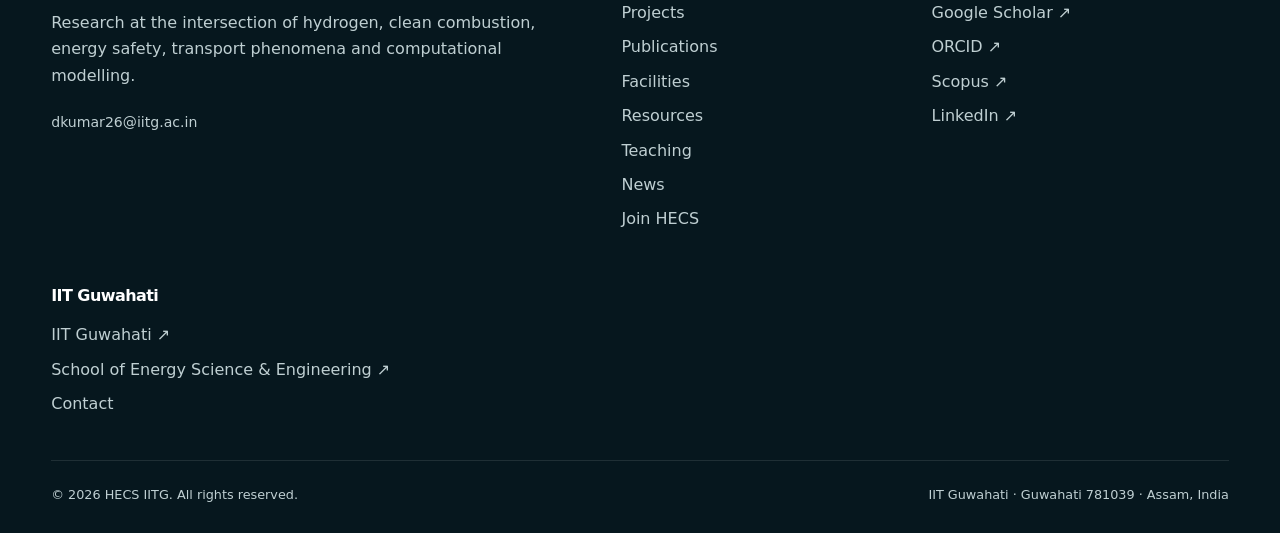
==== commit 3af4c544: "Remove the research foundation cards from the homepage" ====
--- a/index.html
+++ b/index.html
@@ -90,7 +90,7 @@
 <div class="card"><div class="card-kicker">Project 03 &middot; PhD or M.Tech/MS(R)</div><h3>Ignition systems that can keep up with low-carbon fuels</h3><p class="muted">Spark ignition was designed around gasoline. Hydrogen pre-ignites, ammonia barely lights. The first milliseconds set everything after.</p><div class="tag-row"><span class="tag">Diagnostics</span><span class="tag">Ignition</span></div></div>
 </div>
 <div style="margin-top:30px"><a class="btn btn-primary" href="opportunities">Read the full briefs &rarr;</a> <a class="btn btn-light" href="contact">Contact the PI</a></div>
-</div></section><section class="section section-soft"><div class="container"><div class="section-head"><div><span class="eyebrow">Research foundation</span><h2>Problems already shaping HECS.</h2></div><a class="role" href="projects">View project context →</a></div><div class="grid grid-2"><article class="card project-card fade"><div class="project-top"><div class="project-no">Hydrogen safety · PI pre-IITG work</div><h3 style="font-size:1.6rem;margin-top:18px">Hydrogen leak detection and dispersion modelling</h3></div><div class="project-body"><p>CFD studies of hydrogen leak scenarios and optical leak-detection concepts, linking plume physics with practical safety systems.</p></div></article><article class="card project-card fade"><div class="project-top alt"><div class="project-no">Thermal safety · PI pre-IITG work</div><h3 style="font-size:1.6rem;margin-top:18px">Li-ion battery thermal runaway modelling</h3></div><div class="project-body"><p>Thermal runaway and gas–particle interaction modelling using CONVERGE CFD and user-defined physics for hybrid/EV safety research.</p></div></article></div></div></section><section class="section"><div class="container"><div class="section-head"><div><span class="eyebrow">Selected publications</span><h2>Dr. Kumar’s work before HECS.</h2></div><a class="role" href="publications">Browse selected publications →</a></div><div class="pub-list"><div class="pub-item"><div class="pub-year">2026</div><div><h3>Numerical modeling of macroscopic and dynamic jet characteristics of low-carbon fuels: H₂, CNG, and blends in DISI engine-like conditions</h3><div class="pub-meta">Q. Pham, D. Kumar, A. K. Agarwal, S. Park · Fuel</div></div><div class="pub-actions"><a class="pub-link" href="https://doi.org/10.1016/j.fuel.2025.138144" target="_blank" rel="noreferrer">DOI ↗</a></div></div><div class="pub-item"><div class="pub-year">2024</div><div><h3>Laser ignition versus conventional spark ignition for hydrogen-enriched natural gas–air mixtures in a constant volume combustion chamber</h3><div class="pub-meta">D. Kumar, A. K. Agarwal · Applied Thermal Engineering</div></div><div class="pub-actions"><a class="pub-link" href="https://doi.org/10.1016/j.applthermaleng.2024.123988" target="_blank" rel="noreferrer">DOI ↗</a></div></div><div class="pub-item"><div class="pub-year">2024</div><div><h3>Macroscopic jet characteristics of hydrogen and natural gas in direct injection spark ignition engine-like conditions</h3><div class="pub-meta">D. Kumar, P. Pradeep, A. K. Agarwal · International Journal of Hydrogen Energy</div></div><div class="pub-actions"><a class="pub-link" href="https://doi.org/10.1016/j.ijhydene.2024.07.026" target="_blank" rel="noreferrer">DOI ↗</a></div></div></div><div style="margin-top:26px" class="notice">Case setups, post-processing scripts and datasets from this work are being prepared for release &mdash; see <a href="resources">Resources</a>.</div></div></section><section class="section section-soft"><div class="container">
+</div></section><section class="section"><div class="container"><div class="section-head"><div><span class="eyebrow">Selected publications</span><h2>Dr. Kumar’s work before HECS.</h2></div><a class="role" href="publications">Browse selected publications →</a></div><div class="pub-list"><div class="pub-item"><div class="pub-year">2026</div><div><h3>Numerical modeling of macroscopic and dynamic jet characteristics of low-carbon fuels: H₂, CNG, and blends in DISI engine-like conditions</h3><div class="pub-meta">Q. Pham, D. Kumar, A. K. Agarwal, S. Park · Fuel</div></div><div class="pub-actions"><a class="pub-link" href="https://doi.org/10.1016/j.fuel.2025.138144" target="_blank" rel="noreferrer">DOI ↗</a></div></div><div class="pub-item"><div class="pub-year">2024</div><div><h3>Laser ignition versus conventional spark ignition for hydrogen-enriched natural gas–air mixtures in a constant volume combustion chamber</h3><div class="pub-meta">D. Kumar, A. K. Agarwal · Applied Thermal Engineering</div></div><div class="pub-actions"><a class="pub-link" href="https://doi.org/10.1016/j.applthermaleng.2024.123988" target="_blank" rel="noreferrer">DOI ↗</a></div></div><div class="pub-item"><div class="pub-year">2024</div><div><h3>Macroscopic jet characteristics of hydrogen and natural gas in direct injection spark ignition engine-like conditions</h3><div class="pub-meta">D. Kumar, P. Pradeep, A. K. Agarwal · International Journal of Hydrogen Energy</div></div><div class="pub-actions"><a class="pub-link" href="https://doi.org/10.1016/j.ijhydene.2024.07.026" target="_blank" rel="noreferrer">DOI ↗</a></div></div></div><div style="margin-top:26px" class="notice">Case setups, post-processing scripts and datasets from this work are being prepared for release &mdash; see <a href="resources">Resources</a>.</div></div></section><section class="section section-soft"><div class="container">
 <div class="section-head"><div><span class="eyebrow">Latest</span><h2>News from the lab.</h2></div><a class="role" href="news">All updates &rarr;</a></div>
 <div class="news-list">
 <article class="news-item"><div class="news-date">Nov 2026</div><div><span class="news-tag">Laboratory</span><h3>Dr. Dhananjay Kumar joins IIT Guwahati</h3><p>Dr. Kumar has joined the School of Energy Science and Engineering as an Assistant Professor, where he is establishing the Hydrogen, Energy and Combustion Systems Laboratory.</p></div></article>
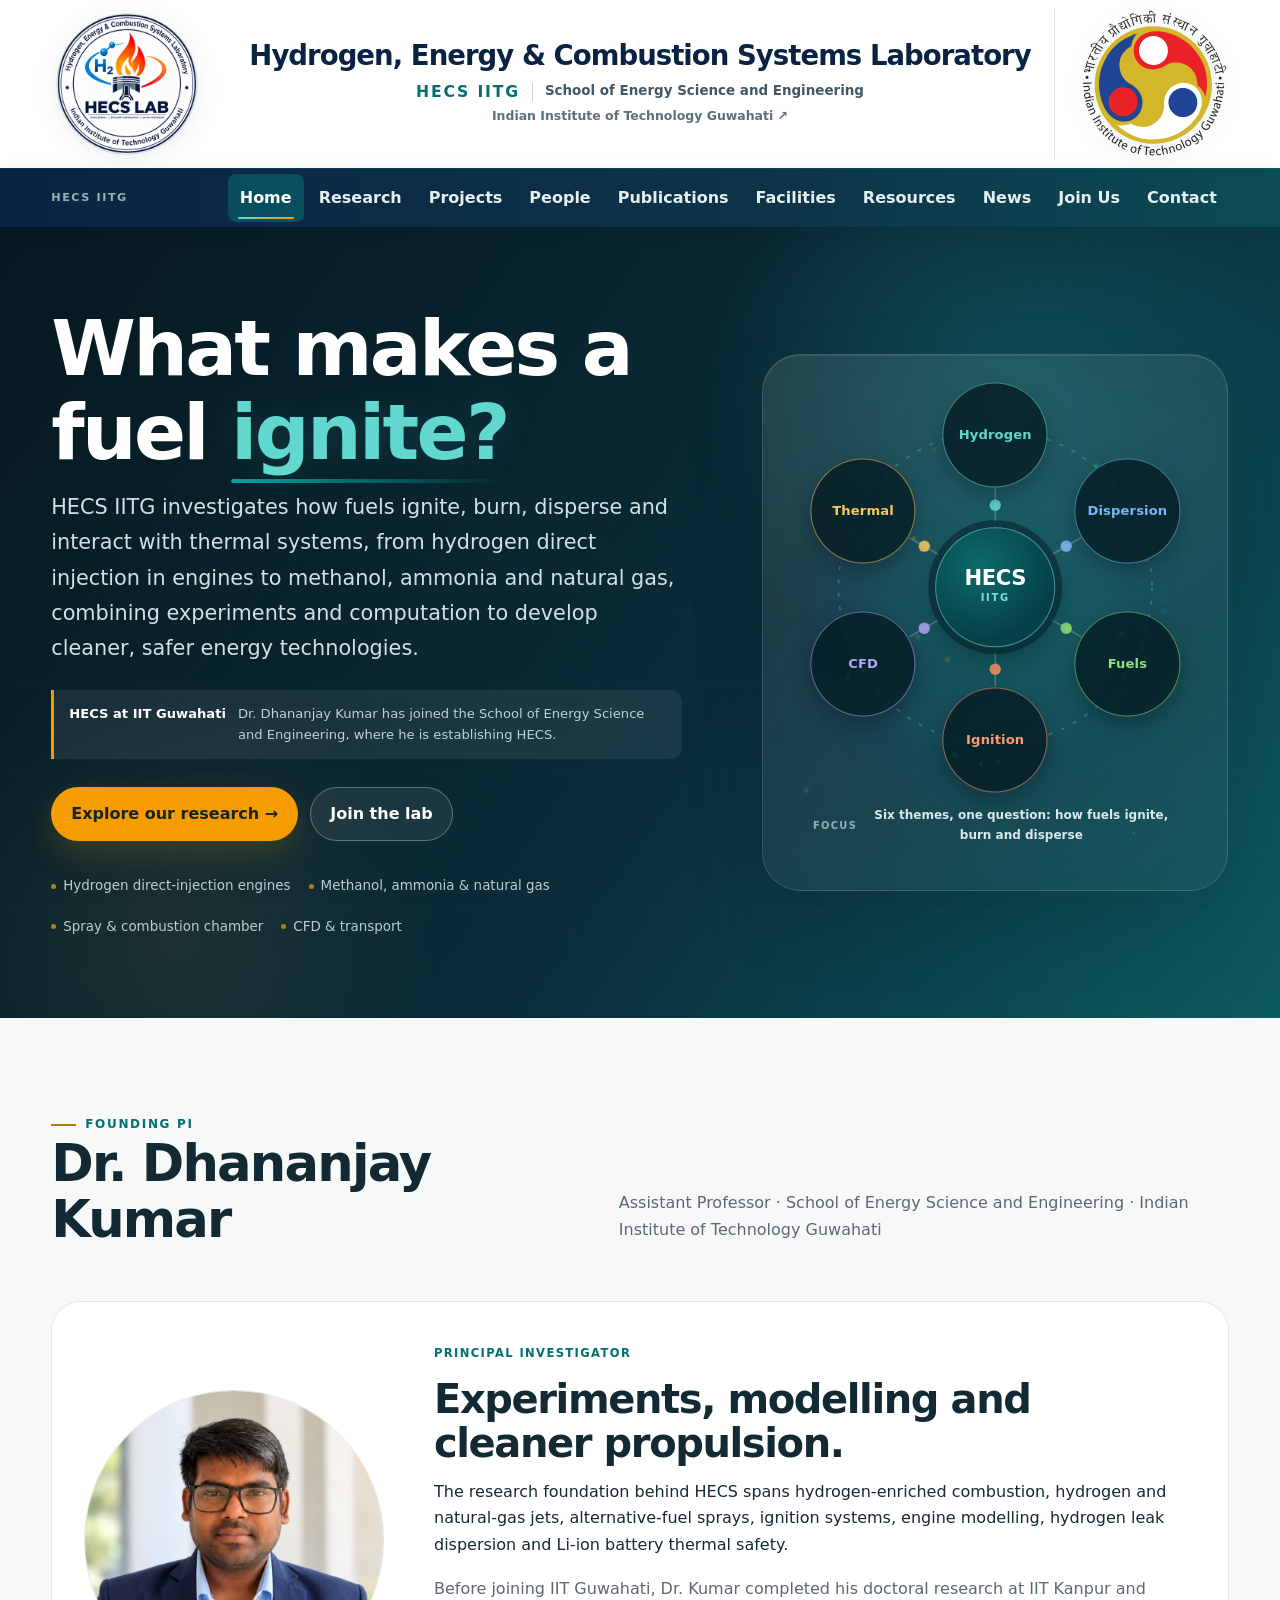
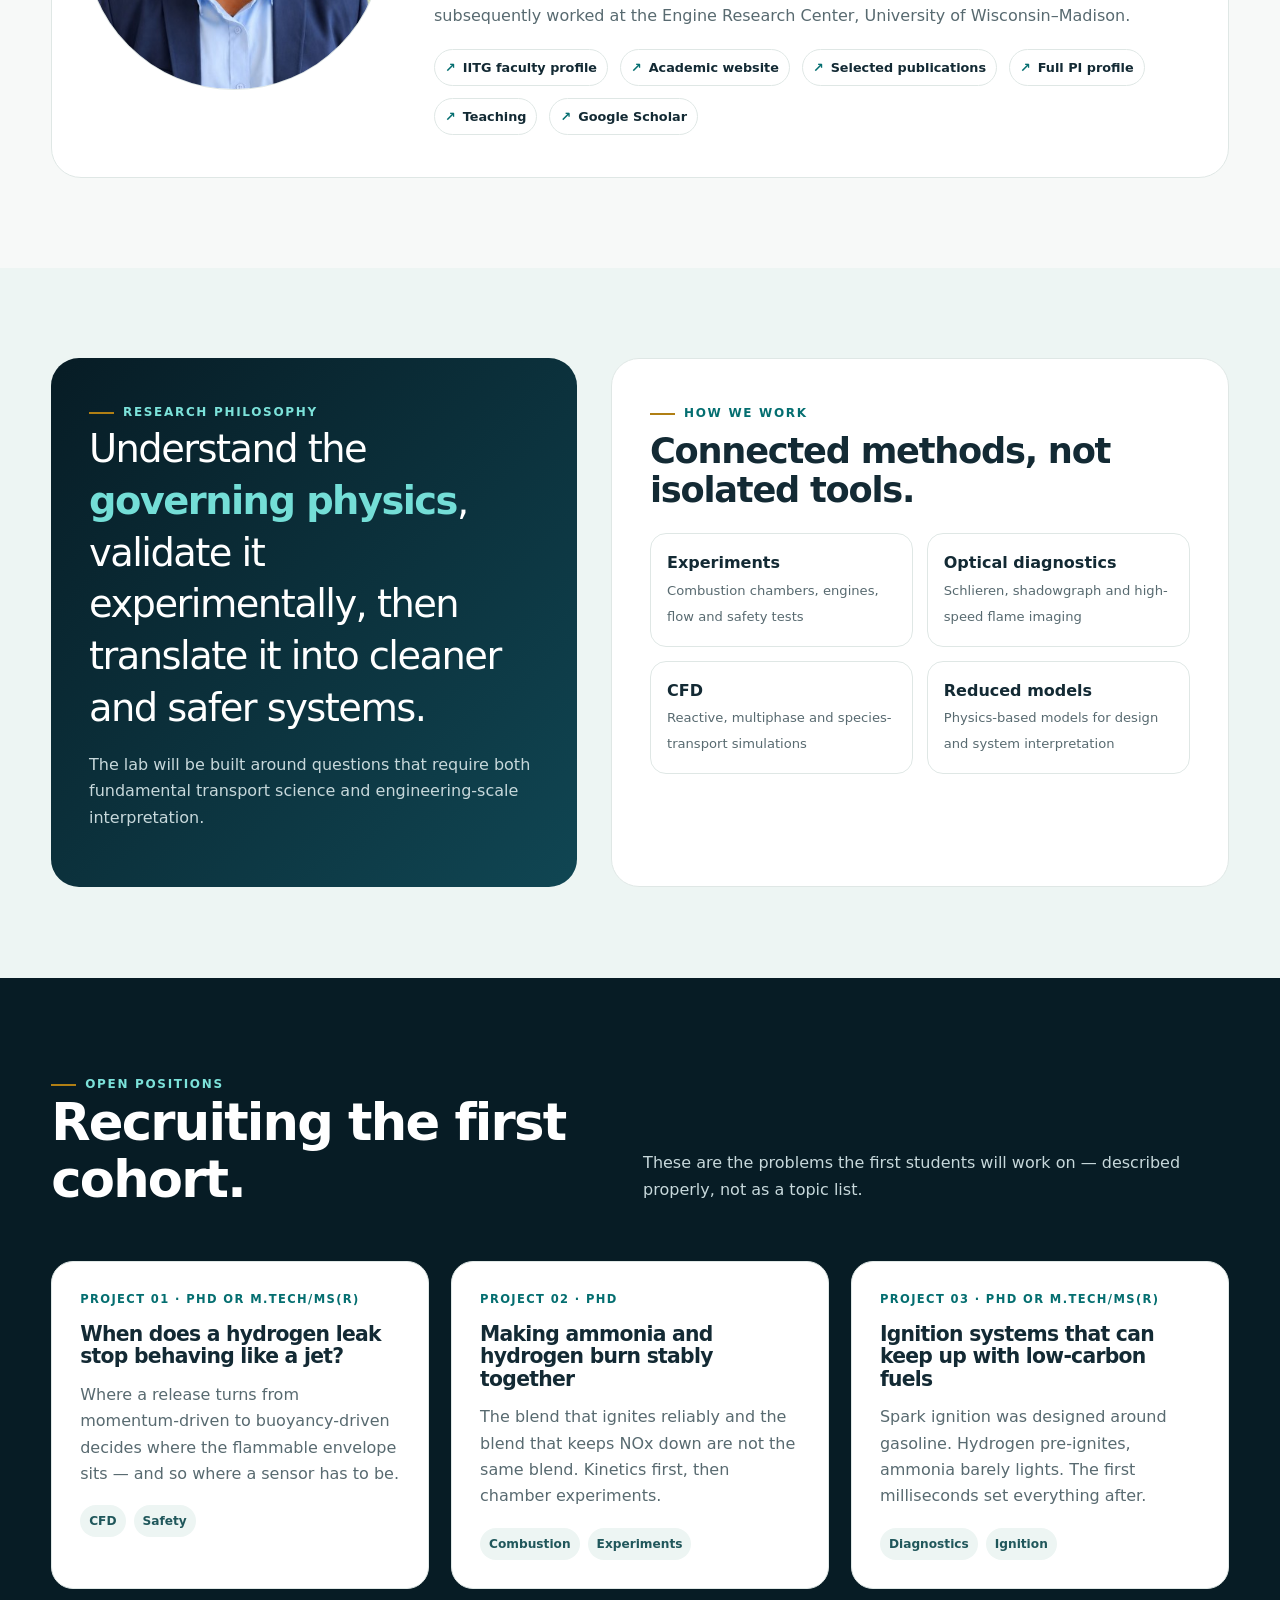
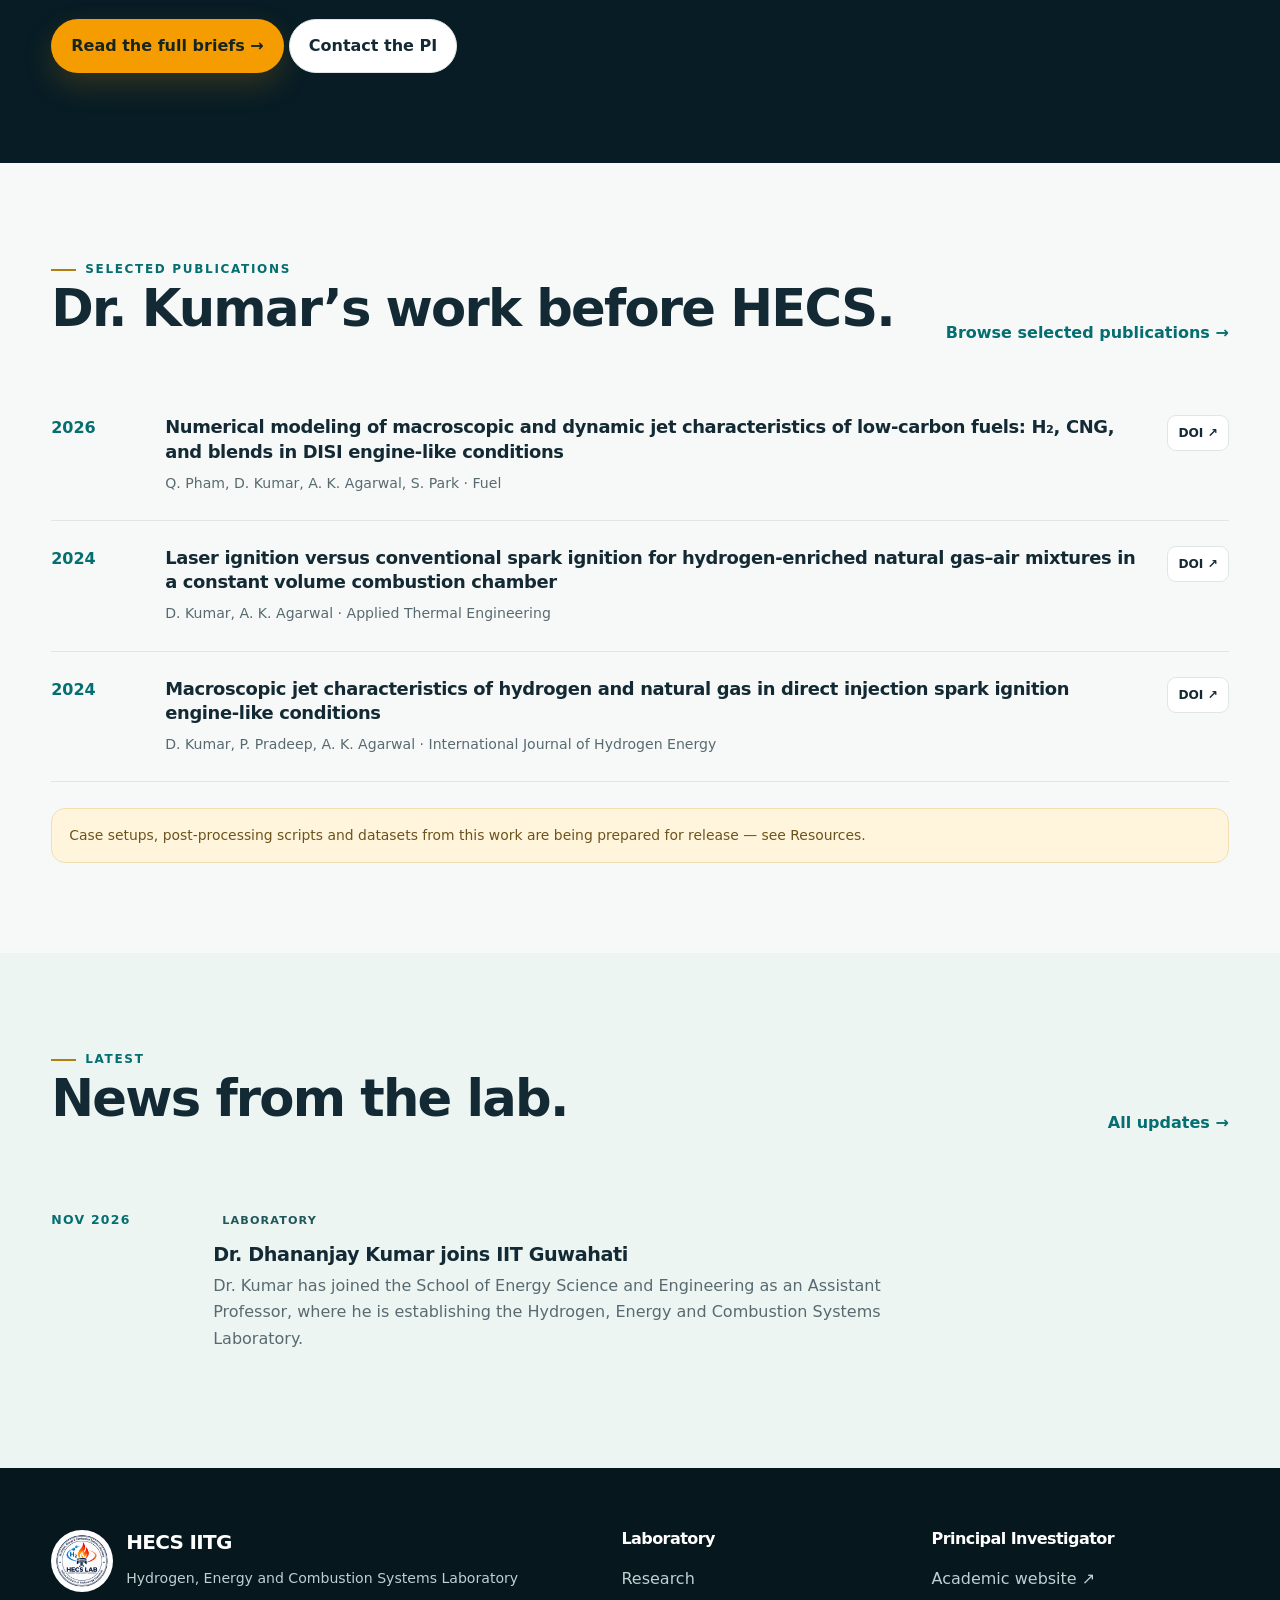
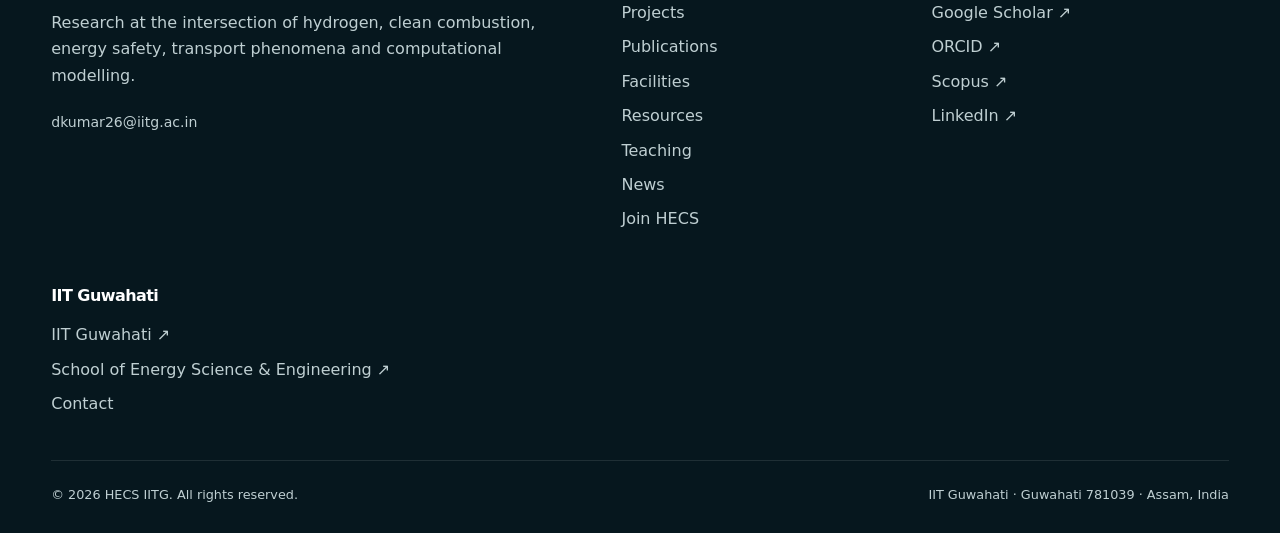
==== commit 8e155f32: "Serve the updated PI portrait and circular frame at fresh asset URLs" ====
--- a/index.html
+++ b/index.html
@@ -22,7 +22,7 @@
 <link rel="icon" href="favicon-32x32.png" sizes="32x32" type="image/png">
 <link rel="apple-touch-icon" href="apple-touch-icon.png">
 <link rel="manifest" href="site.webmanifest">
-<link rel="stylesheet" href="style.css?v=86090241f0">
+<link rel="stylesheet" href="style.css?v=c9145a5c17">
 <script type="application/ld+json">
 {"@context":"https://schema.org","@graph":[
 {"@type":"ResearchOrganization","@id":"https://hecs-iitg.github.io/#lab",
@@ -42,7 +42,7 @@
  "jobTitle":"Assistant Professor",
  "email":"dkumar26@iitg.ac.in",
  "url":"https://dhkrnl.github.io/",
- "image":"https://hecs-iitg.github.io/pi-dhananjay-kumar.jpg",
+ "image":"https://hecs-iitg.github.io/pi-dhananjay-kumar-ccf7d795.jpg",
  "affiliation":{"@type":"CollegeOrUniversity","name":"Indian Institute of Technology Guwahati"},
  "alumniOf":[{"@type":"CollegeOrUniversity","name":"Indian Institute of Technology Kanpur"},
              {"@type":"CollegeOrUniversity","name":"University of Wisconsin-Madison"}],
@@ -82,7 +82,7 @@
 <button class="menu-toggle" aria-label="Toggle navigation" aria-expanded="false">Menu</button>
 </div>
 </div>
-</header><main id="main"><section class="hero"><div class="container hero-grid"><div><h1>What makes a fuel <em>ignite?</em></h1><p class="lead">HECS IITG investigates how fuels ignite, burn, disperse and interact with thermal systems, from hydrogen direct injection in engines to methanol, ammonia and natural gas, combining experiments and computation to develop cleaner, safer energy technologies.</p><div class="launch-note"><strong>HECS at IIT Guwahati</strong><span>Dr. Dhananjay Kumar has joined the School of Energy Science and Engineering, where he is establishing HECS.</span></div><div class="hero-actions"><a class="btn btn-primary" href="research">Explore our research →</a><a class="btn btn-secondary" href="opportunities">Join the lab</a></div><div class="hero-meta"><span>Hydrogen direct-injection engines</span><span>Methanol, ammonia & natural gas</span><span>Spray & combustion chamber</span><span>CFD & transport</span></div></div><div class="hero-logo-panel rmap-panel" aria-labelledby="rmap-heading"><div class="hero-particles" aria-hidden="true"></div><h2 id="rmap-heading" class="visually-hidden">Research themes</h2><div class="rmap"><svg class="rmap-lines" viewBox="0 0 400 400" aria-hidden="true" focusable="false"><circle class="rmap-ring" cx="200" cy="200" r="152"/><g class="rmap-spokes"><line x1="200.0" y1="137.0" x2="200.0" y2="104.0"/><circle class="rmap-dot" cx="200.0" cy="120.5" r="5.5" fill="#5FD9CE"/><line x1="254.6" y1="168.5" x2="283.1" y2="152.0"/><circle class="rmap-dot" cx="268.8" cy="160.2" r="5.5" fill="#7BB8F5"/><line x1="254.6" y1="231.5" x2="283.1" y2="248.0"/><circle class="rmap-dot" cx="268.8" cy="239.8" r="5.5" fill="#8FE07A"/><line x1="200.0" y1="263.0" x2="200.0" y2="296.0"/><circle class="rmap-dot" cx="200.0" cy="279.5" r="5.5" fill="#FF9A6C"/><line x1="145.4" y1="231.5" x2="116.9" y2="248.0"/><circle class="rmap-dot" cx="131.2" cy="239.8" r="5.5" fill="#B0A5F7"/><line x1="145.4" y1="168.5" x2="116.9" y2="152.0"/><circle class="rmap-dot" cx="131.2" cy="160.2" r="5.5" fill="#F7C85C"/></g></svg><span class="rmap-core" aria-hidden="true"><b>HECS</b><i>IITG</i></span><a class="rmap-node" href="research#hydrogen" style="--a:#5FD9CE;--x:50.00%;--y:13.00%" data-focus="Ignition, flame propagation and hydrogen-fuelled power systems"><span>Hydrogen</span></a><a class="rmap-node" href="research#leaks" style="--a:#7BB8F5;--x:82.04%;--y:31.50%" data-focus="Leak jets, buoyant plumes, flammable envelope and detection"><span>Dispersion</span></a><a class="rmap-node" href="research#fuels" style="--a:#8FE07A;--x:82.04%;--y:68.50%" data-focus="Ammonia, methanol and DME — stability, efficiency, emissions"><span>Fuels</span></a><a class="rmap-node" href="research#sprays" style="--a:#FF9A6C;--x:50.00%;--y:87.00%" data-focus="Sprays, spark and laser ignition, flame-kernel growth"><span>Ignition</span></a><a class="rmap-node" href="research#cfd" style="--a:#B0A5F7;--x:17.96%;--y:68.50%" data-focus="Reacting flows, species transport, multiphase and CHT"><span>CFD</span></a><a class="rmap-node" href="research#thermal" style="--a:#F7C85C;--x:17.96%;--y:31.50%" data-focus="Battery thermal runaway, vent gases and hybrid systems"><span>Thermal</span></a></div><p class="hero-focus" aria-live="polite"><span>Focus</span><strong class="hero-focus-text">Six themes, one question: how fuels ignite, burn and disperse</strong></p></div></div></section><section class="section" id="lab"><div class="container"><div class="section-head"><div><span class="eyebrow">Founding PI</span><h2>Dr. Dhananjay Kumar</h2></div><p class="muted">Assistant Professor · School of Energy Science and Engineering · Indian Institute of Technology Guwahati</p></div><div class="pi-card fade"><div class="pi-photo"><img src="pi-dhananjay-kumar.jpg" alt="Portrait of Dr. Dhananjay Kumar" width="400" height="400" loading="lazy" decoding="async"></div><div class="pi-copy"><div class="card-kicker">Principal Investigator</div><h2 style="font-size:2.5rem">Experiments, modelling and cleaner propulsion.</h2><p>The research foundation behind HECS spans hydrogen-enriched combustion, hydrogen and natural-gas jets, alternative-fuel sprays, ignition systems, engine modelling, hydrogen leak dispersion and Li-ion battery thermal safety.</p><p class="muted">Before joining IIT Guwahati, Dr. Kumar completed his doctoral research at IIT Kanpur and subsequently worked at the Engine Research Center, University of Wisconsin&ndash;Madison.</p><div class="profile-links"><a class="badge" href="https://fac.iitg.ac.in/dkumar26/about/">IITG faculty profile</a><a class="badge" href="https://dhkrnl.github.io/" target="_blank" rel="noreferrer">Academic website</a><a class="badge" href="publications">Selected publications</a><a class="badge" href="people">Full PI profile</a><a class="badge" href="teaching">Teaching</a><a class="badge" href="https://scholar.google.com/citations?user=kYDGsMAAAAAJ" target="_blank" rel="noreferrer">Google Scholar</a></div></div></div></div></section><section class="section section-soft"><div class="container"><div class="feature-split"><div class="feature-panel dark fade"><span class="eyebrow" style="color:#7ce2da">Research philosophy</span><p class="statement">Understand the <strong>governing physics</strong>, validate it experimentally, then translate it into cleaner and safer systems.</p><p class="muted">The lab will be built around questions that require both fundamental transport science and engineering-scale interpretation.</p></div><div class="feature-panel fade"><span class="eyebrow">How we work</span><h2 style="font-size:2.2rem;margin-top:8px">Connected methods, not isolated tools.</h2><div class="method-list"><div class="method"><b>Experiments</b><span>Combustion chambers, engines, flow and safety tests</span></div><div class="method"><b>Optical diagnostics</b><span>Schlieren, shadowgraph and high-speed flame imaging</span></div><div class="method"><b>CFD</b><span>Reactive, multiphase and species-transport simulations</span></div><div class="method"><b>Reduced models</b><span>Physics-based models for design and system interpretation</span></div></div></div></div></div></section><section class="section section-dark"><div class="container">
+</header><main id="main"><section class="hero"><div class="container hero-grid"><div><h1>What makes a fuel <em>ignite?</em></h1><p class="lead">HECS IITG investigates how fuels ignite, burn, disperse and interact with thermal systems, from hydrogen direct injection in engines to methanol, ammonia and natural gas, combining experiments and computation to develop cleaner, safer energy technologies.</p><div class="launch-note"><strong>HECS at IIT Guwahati</strong><span>Dr. Dhananjay Kumar has joined the School of Energy Science and Engineering, where he is establishing HECS.</span></div><div class="hero-actions"><a class="btn btn-primary" href="research">Explore our research →</a><a class="btn btn-secondary" href="opportunities">Join the lab</a></div><div class="hero-meta"><span>Hydrogen direct-injection engines</span><span>Methanol, ammonia & natural gas</span><span>Spray & combustion chamber</span><span>CFD & transport</span></div></div><div class="hero-logo-panel rmap-panel" aria-labelledby="rmap-heading"><div class="hero-particles" aria-hidden="true"></div><h2 id="rmap-heading" class="visually-hidden">Research themes</h2><div class="rmap"><svg class="rmap-lines" viewBox="0 0 400 400" aria-hidden="true" focusable="false"><circle class="rmap-ring" cx="200" cy="200" r="152"/><g class="rmap-spokes"><line x1="200.0" y1="137.0" x2="200.0" y2="104.0"/><circle class="rmap-dot" cx="200.0" cy="120.5" r="5.5" fill="#5FD9CE"/><line x1="254.6" y1="168.5" x2="283.1" y2="152.0"/><circle class="rmap-dot" cx="268.8" cy="160.2" r="5.5" fill="#7BB8F5"/><line x1="254.6" y1="231.5" x2="283.1" y2="248.0"/><circle class="rmap-dot" cx="268.8" cy="239.8" r="5.5" fill="#8FE07A"/><line x1="200.0" y1="263.0" x2="200.0" y2="296.0"/><circle class="rmap-dot" cx="200.0" cy="279.5" r="5.5" fill="#FF9A6C"/><line x1="145.4" y1="231.5" x2="116.9" y2="248.0"/><circle class="rmap-dot" cx="131.2" cy="239.8" r="5.5" fill="#B0A5F7"/><line x1="145.4" y1="168.5" x2="116.9" y2="152.0"/><circle class="rmap-dot" cx="131.2" cy="160.2" r="5.5" fill="#F7C85C"/></g></svg><span class="rmap-core" aria-hidden="true"><b>HECS</b><i>IITG</i></span><a class="rmap-node" href="research#hydrogen" style="--a:#5FD9CE;--x:50.00%;--y:13.00%" data-focus="Ignition, flame propagation and hydrogen-fuelled power systems"><span>Hydrogen</span></a><a class="rmap-node" href="research#leaks" style="--a:#7BB8F5;--x:82.04%;--y:31.50%" data-focus="Leak jets, buoyant plumes, flammable envelope and detection"><span>Dispersion</span></a><a class="rmap-node" href="research#fuels" style="--a:#8FE07A;--x:82.04%;--y:68.50%" data-focus="Ammonia, methanol and DME — stability, efficiency, emissions"><span>Fuels</span></a><a class="rmap-node" href="research#sprays" style="--a:#FF9A6C;--x:50.00%;--y:87.00%" data-focus="Sprays, spark and laser ignition, flame-kernel growth"><span>Ignition</span></a><a class="rmap-node" href="research#cfd" style="--a:#B0A5F7;--x:17.96%;--y:68.50%" data-focus="Reacting flows, species transport, multiphase and CHT"><span>CFD</span></a><a class="rmap-node" href="research#thermal" style="--a:#F7C85C;--x:17.96%;--y:31.50%" data-focus="Battery thermal runaway, vent gases and hybrid systems"><span>Thermal</span></a></div><p class="hero-focus" aria-live="polite"><span>Focus</span><strong class="hero-focus-text">Six themes, one question: how fuels ignite, burn and disperse</strong></p></div></div></section><section class="section" id="lab"><div class="container"><div class="section-head"><div><span class="eyebrow">Founding PI</span><h2>Dr. Dhananjay Kumar</h2></div><p class="muted">Assistant Professor · School of Energy Science and Engineering · Indian Institute of Technology Guwahati</p></div><div class="pi-card fade"><div class="pi-photo"><img src="pi-dhananjay-kumar-ccf7d795.jpg" alt="Portrait of Dr. Dhananjay Kumar" width="400" height="400" decoding="async"></div><div class="pi-copy"><div class="card-kicker">Principal Investigator</div><h2 style="font-size:2.5rem">Experiments, modelling and cleaner propulsion.</h2><p>The research foundation behind HECS spans hydrogen-enriched combustion, hydrogen and natural-gas jets, alternative-fuel sprays, ignition systems, engine modelling, hydrogen leak dispersion and Li-ion battery thermal safety.</p><p class="muted">Before joining IIT Guwahati, Dr. Kumar completed his doctoral research at IIT Kanpur and subsequently worked at the Engine Research Center, University of Wisconsin&ndash;Madison.</p><div class="profile-links"><a class="badge" href="https://fac.iitg.ac.in/dkumar26/about/">IITG faculty profile</a><a class="badge" href="https://dhkrnl.github.io/" target="_blank" rel="noreferrer">Academic website</a><a class="badge" href="publications">Selected publications</a><a class="badge" href="people">Full PI profile</a><a class="badge" href="teaching">Teaching</a><a class="badge" href="https://scholar.google.com/citations?user=kYDGsMAAAAAJ" target="_blank" rel="noreferrer">Google Scholar</a></div></div></div></div></section><section class="section section-soft"><div class="container"><div class="feature-split"><div class="feature-panel dark fade"><span class="eyebrow" style="color:#7ce2da">Research philosophy</span><p class="statement">Understand the <strong>governing physics</strong>, validate it experimentally, then translate it into cleaner and safer systems.</p><p class="muted">The lab will be built around questions that require both fundamental transport science and engineering-scale interpretation.</p></div><div class="feature-panel fade"><span class="eyebrow">How we work</span><h2 style="font-size:2.2rem;margin-top:8px">Connected methods, not isolated tools.</h2><div class="method-list"><div class="method"><b>Experiments</b><span>Combustion chambers, engines, flow and safety tests</span></div><div class="method"><b>Optical diagnostics</b><span>Schlieren, shadowgraph and high-speed flame imaging</span></div><div class="method"><b>CFD</b><span>Reactive, multiphase and species-transport simulations</span></div><div class="method"><b>Reduced models</b><span>Physics-based models for design and system interpretation</span></div></div></div></div></div></section><section class="section section-dark"><div class="container">
 <div class="section-head"><div><span class="eyebrow" style="color:#7ce2da">Open positions</span><h2>Recruiting the first cohort.</h2></div><p class="muted" style="color:#c7d8db">These are the problems the first students will work on &mdash; described properly, not as a topic list.</p></div>
 <div class="grid grid-3">
 <div class="card"><div class="card-kicker">Project 01 &middot; PhD or M.Tech/MS(R)</div><h3>When does a hydrogen leak stop behaving like a jet?</h3><p class="muted">Where a release turns from momentum-driven to buoyancy-driven decides where the flammable envelope sits &mdash; and so where a sensor has to be.</p><div class="tag-row"><span class="tag">CFD</span><span class="tag">Safety</span></div></div>
--- a/style.css
+++ b/style.css
@@ -8,7 +8,7 @@
 .eyebrow{display:inline-flex;align-items:center;gap:9px;text-transform:uppercase;letter-spacing:.14em;font-size:.75rem;font-weight:850;color:var(--teal)}.eyebrow:before{content:"";width:25px;height:2px;background:var(--gold)}h1,h2,h3,h4{line-height:1.1;letter-spacing:-.035em;margin:0 0 14px}h1{font-size:clamp(3rem,6.5vw,6rem)}h2{font-size:clamp(2rem,4vw,3.45rem)}h3{font-size:1.27rem}h4{font-size:1rem}p{margin:0 0 18px}.lead{font-size:clamp(1.08rem,1.7vw,1.3rem);line-height:1.7}.muted{color:var(--muted)}.small{font-size:.88rem}.role{color:var(--teal);font-weight:800}.role:hover{text-decoration:underline;text-underline-offset:3px}.btn{display:inline-flex;align-items:center;justify-content:center;gap:9px;border-radius:999px;padding:13px 19px;border:1px solid transparent;font-weight:850;transition:.2s ease}.btn:hover{transform:translateY(-2px)}.btn-primary{background:var(--gold);color:#17251f;box-shadow:0 12px 30px rgba(214,166,59,.18)}.btn-secondary{border-color:rgba(255,255,255,.3);color:#fff;background:rgba(255,255,255,.07)}.btn-light{background:#fff;border-color:var(--line);color:var(--ink)}
 .hero{position:relative;overflow:hidden;background:linear-gradient(125deg,#061820 0%,#0a2c39 57%,#0c5a60 100%);color:#fff}.hero:before{content:"";position:absolute;inset:0;background:radial-gradient(circle at 78% 22%,rgba(35,199,189,.22),transparent 25%),radial-gradient(circle at 14% 90%,rgba(214,166,59,.09),transparent 20%)}.hero-grid{position:relative;z-index:1;display:grid;grid-template-columns:1.15fr .85fr;gap:80px;align-items:center;min-height:650px;padding:80px 0}.hero-kicker{display:flex;align-items:center;gap:12px;font-size:.82rem;color:#b9d9dc;margin-bottom:28px}.hero-kicker .dot{width:7px;height:7px;background:var(--aqua);border-radius:50%;box-shadow:0 0 0 7px rgba(35,199,189,.1)}.hero h1{max-width:820px;font-size:clamp(3.2rem,6vw,5.8rem)}.hero h1 em{font-style:normal;color:#7ce2da}.hero .lead{max-width:780px;color:#d1e0e3}.hero-actions{display:flex;gap:12px;flex-wrap:wrap;margin-top:28px}.hero-meta{display:flex;flex-wrap:wrap;gap:18px;margin-top:34px;color:#b9cdd1;font-size:.84rem}.hero-meta span{display:flex;align-items:center;gap:7px}.hero-meta span:before{content:"";width:5px;height:5px;border-radius:50%;background:var(--gold)}
 .section{padding:90px 0}.section-soft{background:var(--soft)}.section-dark{background:var(--navy);color:#fff}.section-head{display:flex;align-items:end;justify-content:space-between;gap:35px;margin-bottom:40px}.section-head>p{max-width:610px}.grid{display:grid;gap:22px}.grid-2{grid-template-columns:repeat(2,1fr)}.grid-3{grid-template-columns:repeat(3,1fr)}.card{background:#fff;border:1px solid var(--line);border-radius:22px;padding:28px;transition:.2s ease}.card:hover{transform:translateY(-3px);box-shadow:var(--shadow)}.card-kicker{font-size:.72rem;text-transform:uppercase;letter-spacing:.12em;color:var(--teal);font-weight:850;margin-bottom:14px}.pillar{position:relative;min-height:310px;padding:30px;overflow:hidden}.pillar:after{content:attr(data-index);position:absolute;right:20px;bottom:-20px;font-weight:950;font-size:8rem;line-height:1;color:#eef4f2;z-index:0}.pillar>*{position:relative;z-index:1}.pillar-icon{width:52px;height:52px;border-radius:16px;background:var(--soft);display:grid;place-items:center;font-weight:900;color:var(--teal);margin-bottom:42px}.tag-row{display:flex;flex-wrap:wrap;gap:8px;margin-top:18px}.tag{font-size:.76rem;padding:6px 9px;border-radius:999px;background:var(--soft);color:#205d61;font-weight:750}.feature-split{display:grid;grid-template-columns:.92fr 1.08fr;gap:34px;align-items:stretch}.feature-panel{border-radius:28px;background:#fff;border:1px solid var(--line);padding:38px}.feature-panel.dark{background:linear-gradient(135deg,var(--navy),#104653);color:#fff;border:0}.feature-panel.dark .muted{color:#c7d8db}.statement{font-size:clamp(1.55rem,3vw,2.45rem);line-height:1.35;letter-spacing:-.04em}.statement strong{color:var(--teal)}.dark .statement strong{color:#74ded7}.method-list{display:grid;grid-template-columns:repeat(2,1fr);gap:14px;margin-top:24px}.method{padding:16px;border:1px solid var(--line);border-radius:16px}.dark .method{border-color:rgba(255,255,255,.12);background:rgba(255,255,255,.04)}.method b{display:block}.method span{font-size:.82rem;color:var(--muted)}.dark .method span{color:#b9cdd1}
-.pi-card{display:grid;grid-template-columns:300px 1fr;gap:42px;background:#fff;border:1px solid var(--line);border-radius:30px;padding:32px}.pi-photo{position:relative;border-radius:24px;overflow:hidden;min-height:350px;background:linear-gradient(145deg,#dfece9,#f9fbfa)}.pi-photo img{width:100%;height:100%;object-fit:cover}.pi-photo:after{content:"Founding PI";position:absolute;left:16px;bottom:16px;padding:7px 11px;background:rgba(7,28,37,.88);color:#fff;border-radius:999px;font-size:.72rem;font-weight:850;letter-spacing:.04em}.pi-copy{padding:10px 8px}.profile-links{display:flex;gap:12px;flex-wrap:wrap;margin-top:20px}.badge{display:inline-flex;align-items:center;gap:7px;padding:7px 10px;border:1px solid var(--line);border-radius:999px;background:#fff;font-size:.8rem;font-weight:750}.badge:before{content:"↗";color:var(--teal)}
+.pi-card{display:grid;grid-template-columns:300px 1fr;gap:42px;background:#fff;border:1px solid var(--line);border-radius:30px;padding:32px}.pi-photo{width:100%;max-width:300px;aspect-ratio:1;align-self:center;justify-self:center;border-radius:50%;overflow:hidden;border:1px solid var(--line)}.pi-photo img{display:block;width:100%;height:100%;object-fit:cover}.pi-copy{padding:10px 8px}.profile-links{display:flex;gap:12px;flex-wrap:wrap;margin-top:20px}.badge{display:inline-flex;align-items:center;gap:7px;padding:7px 10px;border:1px solid var(--line);border-radius:999px;background:#fff;font-size:.8rem;font-weight:750}.badge:before{content:"↗";color:var(--teal)}
 .project-card{padding:0;overflow:hidden}.project-top{padding:26px 28px;background:linear-gradient(145deg,#0d3441,#0b6063);color:#fff;min-height:155px}.project-top.alt{background:linear-gradient(145deg,#102736,#294b60)}.project-no{font-size:.72rem;text-transform:uppercase;letter-spacing:.12em;color:#a9d5d5;font-weight:850}.project-body{padding:25px 28px}.project-body p{font-size:.92rem}.source-label{display:inline-flex;padding:5px 8px;background:#fff4d9;color:#755813;border-radius:8px;font-size:.7rem;font-weight:850;margin-top:5px}
 .pub-list{display:grid}.pub-item{display:grid;grid-template-columns:90px 1fr auto;gap:24px;align-items:start;padding:25px 0;border-bottom:1px solid var(--line)}.pub-year{font-weight:900;color:var(--teal)}.pub-item h3{font-size:1.12rem;margin-bottom:8px;line-height:1.35;letter-spacing:-.02em}.pub-meta{color:var(--muted);font-size:.88rem}.pub-actions{display:flex;gap:8px}.pub-link{display:inline-flex;padding:7px 10px;border:1px solid var(--line);border-radius:9px;font-size:.76rem;font-weight:800;background:#fff}.pub-link:hover{border-color:var(--teal);color:var(--teal)}
 .page-hero{background:linear-gradient(125deg,#071c25,#0d4550);color:#fff;padding:68px 0 60px}.page-hero h1{width:100%;font-size:clamp(2.8rem,5vw,4.8rem);margin-top:8px;text-align:center;text-wrap:balance}.page-hero .lead{color:#cde0e3;width:100%;max-width:none;text-align:center;margin-inline:auto}.theme-row{display:grid;grid-template-columns:190px 1fr 300px;gap:36px;padding:42px 0;border-bottom:1px solid var(--line)}.theme-index{font-size:.75rem;text-transform:uppercase;letter-spacing:.14em;color:var(--teal);font-weight:850}.theme-row h2{font-size:clamp(1.7rem,3vw,2.5rem)}.question-box{padding:20px;border-radius:18px;background:var(--soft);align-self:start}.question-box strong{display:block;margin-bottom:8px}.question-box p{font-size:.88rem;margin:0;color:var(--muted)}
@@ -20,7 +20,7 @@
 .fade{opacity:1;transform:none}
 .js .fade{opacity:0;transform:translateY(10px);transition:opacity .55s ease,transform .55s ease}.js .fade.visible{opacity:1;transform:none}
 @media(max-width:1050px){.nav-links a{padding:8px 7px;font-size:.84rem}.hero-grid{grid-template-columns:1fr .75fr;gap:40px}.theme-row{grid-template-columns:130px 1fr}.theme-row .question-box{grid-column:2}}
-@media(max-width:880px){.utility{display:none}.nav-links{display:none;position:absolute;left:20px;right:20px;top:70px;background:#fff;border:1px solid var(--line);border-radius:18px;box-shadow:var(--shadow);padding:10px;flex-direction:column;align-items:stretch}.nav-links.open{display:flex}.nav-links a{padding:11px 12px}.menu-toggle{display:block}.hero-grid{grid-template-columns:1fr;padding:68px 0}.grid-3,.grid-2,.person-grid,.contact-grid,.feature-split,.pi-card,.footer-grid{grid-template-columns:1fr}.pi-card{gap:24px}.pi-photo{max-width:330px}.section-head,.cta{align-items:flex-start;flex-direction:column}.section{padding:70px 0}.pub-item{grid-template-columns:70px 1fr}.pub-actions{grid-column:2}.theme-row{grid-template-columns:1fr;gap:12px}.theme-row .question-box{grid-column:auto}.roadmap-item{grid-template-columns:110px 1fr}}
+@media(max-width:880px){.utility{display:none}.nav-links{display:none;position:absolute;left:20px;right:20px;top:70px;background:#fff;border:1px solid var(--line);border-radius:18px;box-shadow:var(--shadow);padding:10px;flex-direction:column;align-items:stretch}.nav-links.open{display:flex}.nav-links a{padding:11px 12px}.menu-toggle{display:block}.hero-grid{grid-template-columns:1fr;padding:68px 0}.grid-3,.grid-2,.person-grid,.contact-grid,.feature-split,.pi-card,.footer-grid{grid-template-columns:1fr}.pi-card{gap:24px}.section-head,.cta{align-items:flex-start;flex-direction:column}.section{padding:70px 0}.pub-item{grid-template-columns:70px 1fr}.pub-actions{grid-column:2}.theme-row{grid-template-columns:1fr;gap:12px}.theme-row .question-box{grid-column:auto}.roadmap-item{grid-template-columns:110px 1fr}}
 @media(max-width:600px){.container{width:min(calc(100% - 28px),var(--max))}.hero h1{font-size:3rem}.hero-grid{padding:54px 0}.section{padding:58px 0}.method-list{grid-template-columns:1fr}.pub-item,.roadmap-item{grid-template-columns:1fr;gap:8px}.pub-actions{grid-column:auto}.cta{padding:28px}.footer-bottom{flex-direction:column}.pi-card{padding:20px}.page-hero{padding:52px 0}}
 @media(prefers-reduced-motion:reduce){html{scroll-behavior:auto}.fade{opacity:1;transform:none;transition:none}.btn,.card{transition:none}}
 
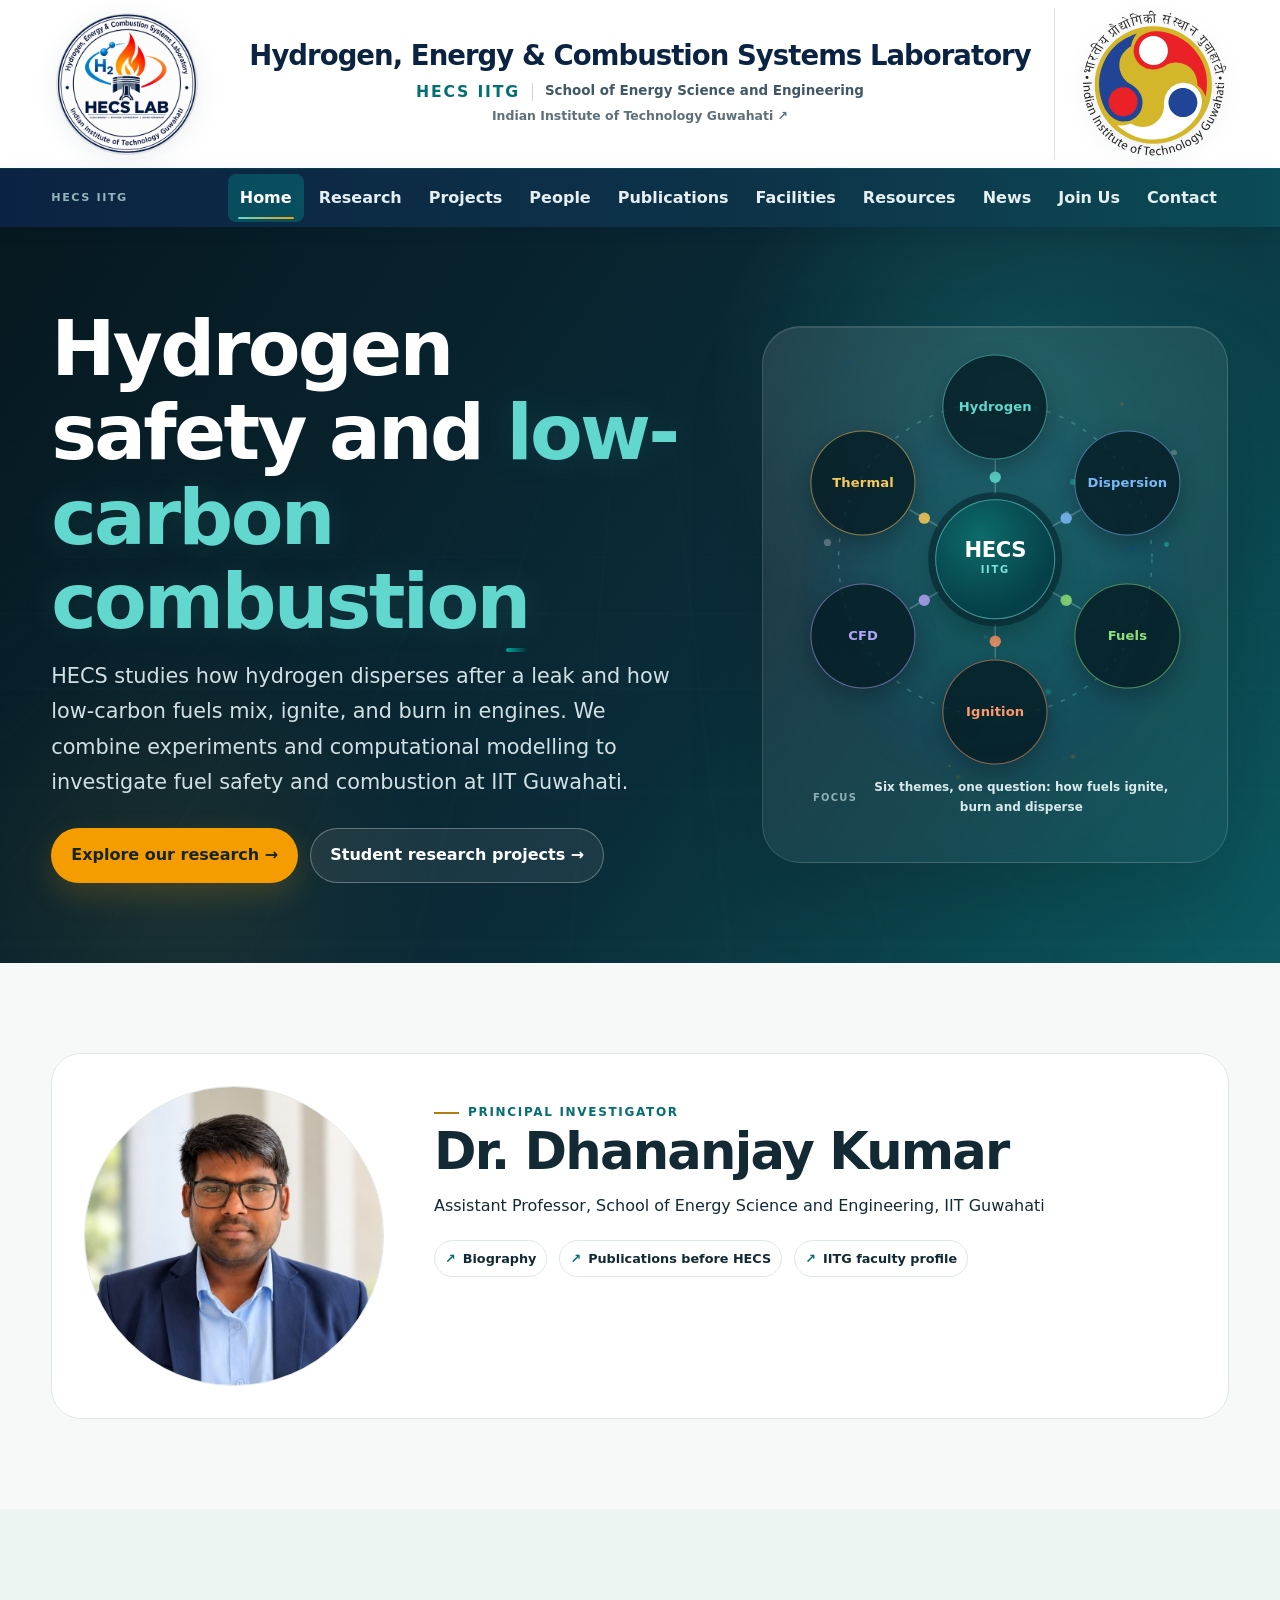
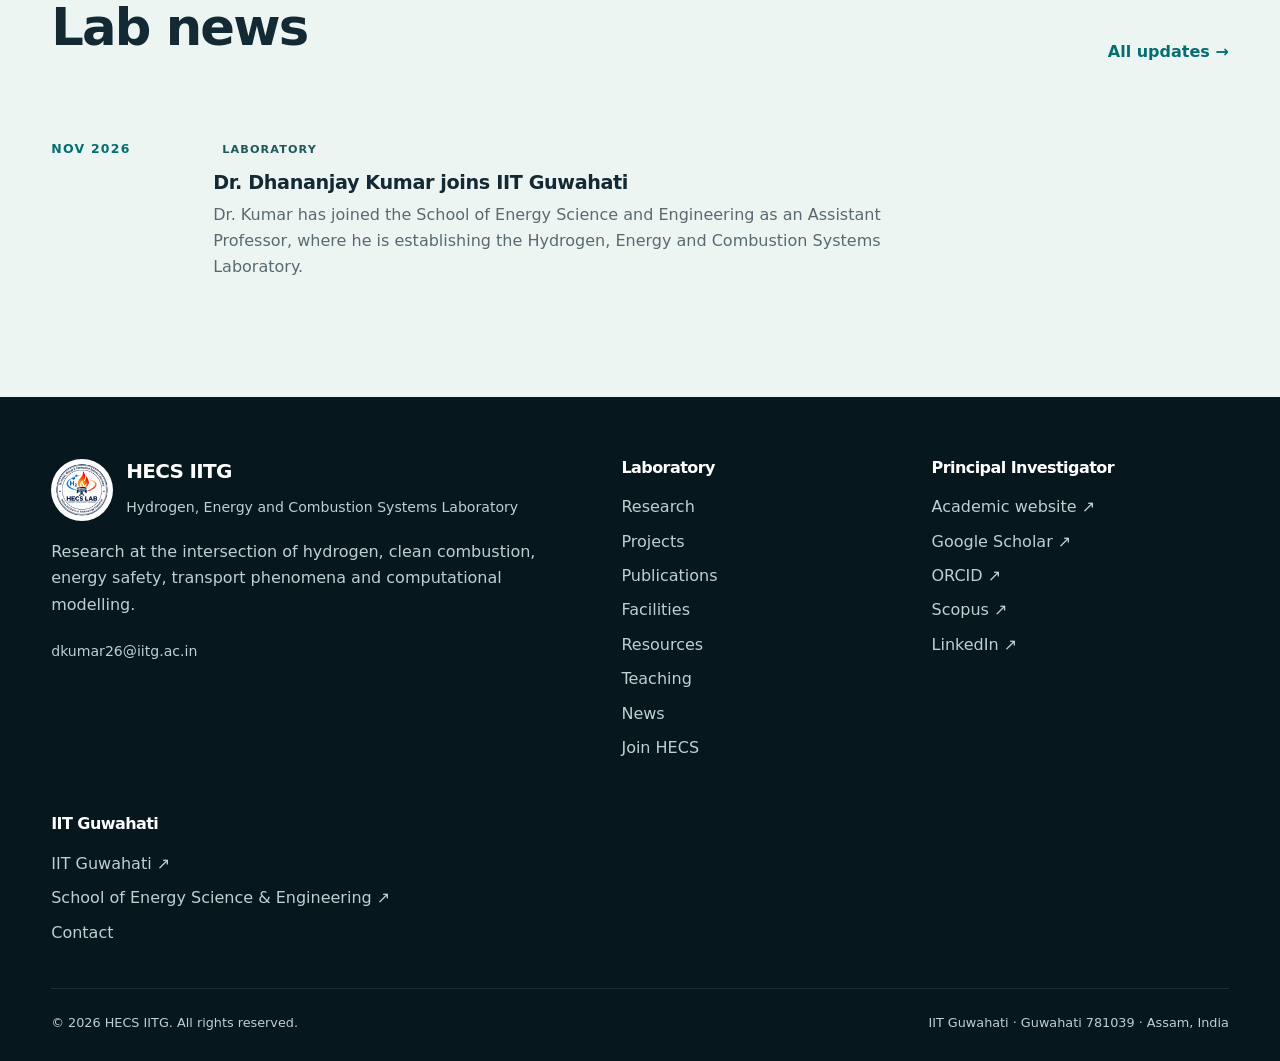
==== commit 51198be8: "Simplify the HECS homepage and research navigation" ====
--- a/index.html
+++ b/index.html
@@ -82,23 +82,18 @@
 <button class="menu-toggle" aria-label="Toggle navigation" aria-expanded="false">Menu</button>
 </div>
 </div>
-</header><main id="main"><section class="hero"><div class="container hero-grid"><div><h1>What makes a fuel <em>ignite?</em></h1><p class="lead">HECS IITG investigates how fuels ignite, burn, disperse and interact with thermal systems, from hydrogen direct injection in engines to methanol, ammonia and natural gas, combining experiments and computation to develop cleaner, safer energy technologies.</p><div class="launch-note"><strong>HECS at IIT Guwahati</strong><span>Dr. Dhananjay Kumar has joined the School of Energy Science and Engineering, where he is establishing HECS.</span></div><div class="hero-actions"><a class="btn btn-primary" href="research">Explore our research →</a><a class="btn btn-secondary" href="opportunities">Join the lab</a></div><div class="hero-meta"><span>Hydrogen direct-injection engines</span><span>Methanol, ammonia & natural gas</span><span>Spray & combustion chamber</span><span>CFD & transport</span></div></div><div class="hero-logo-panel rmap-panel" aria-labelledby="rmap-heading"><div class="hero-particles" aria-hidden="true"></div><h2 id="rmap-heading" class="visually-hidden">Research themes</h2><div class="rmap"><svg class="rmap-lines" viewBox="0 0 400 400" aria-hidden="true" focusable="false"><circle class="rmap-ring" cx="200" cy="200" r="152"/><g class="rmap-spokes"><line x1="200.0" y1="137.0" x2="200.0" y2="104.0"/><circle class="rmap-dot" cx="200.0" cy="120.5" r="5.5" fill="#5FD9CE"/><line x1="254.6" y1="168.5" x2="283.1" y2="152.0"/><circle class="rmap-dot" cx="268.8" cy="160.2" r="5.5" fill="#7BB8F5"/><line x1="254.6" y1="231.5" x2="283.1" y2="248.0"/><circle class="rmap-dot" cx="268.8" cy="239.8" r="5.5" fill="#8FE07A"/><line x1="200.0" y1="263.0" x2="200.0" y2="296.0"/><circle class="rmap-dot" cx="200.0" cy="279.5" r="5.5" fill="#FF9A6C"/><line x1="145.4" y1="231.5" x2="116.9" y2="248.0"/><circle class="rmap-dot" cx="131.2" cy="239.8" r="5.5" fill="#B0A5F7"/><line x1="145.4" y1="168.5" x2="116.9" y2="152.0"/><circle class="rmap-dot" cx="131.2" cy="160.2" r="5.5" fill="#F7C85C"/></g></svg><span class="rmap-core" aria-hidden="true"><b>HECS</b><i>IITG</i></span><a class="rmap-node" href="research#hydrogen" style="--a:#5FD9CE;--x:50.00%;--y:13.00%" data-focus="Ignition, flame propagation and hydrogen-fuelled power systems"><span>Hydrogen</span></a><a class="rmap-node" href="research#leaks" style="--a:#7BB8F5;--x:82.04%;--y:31.50%" data-focus="Leak jets, buoyant plumes, flammable envelope and detection"><span>Dispersion</span></a><a class="rmap-node" href="research#fuels" style="--a:#8FE07A;--x:82.04%;--y:68.50%" data-focus="Ammonia, methanol and DME — stability, efficiency, emissions"><span>Fuels</span></a><a class="rmap-node" href="research#sprays" style="--a:#FF9A6C;--x:50.00%;--y:87.00%" data-focus="Sprays, spark and laser ignition, flame-kernel growth"><span>Ignition</span></a><a class="rmap-node" href="research#cfd" style="--a:#B0A5F7;--x:17.96%;--y:68.50%" data-focus="Reacting flows, species transport, multiphase and CHT"><span>CFD</span></a><a class="rmap-node" href="research#thermal" style="--a:#F7C85C;--x:17.96%;--y:31.50%" data-focus="Battery thermal runaway, vent gases and hybrid systems"><span>Thermal</span></a></div><p class="hero-focus" aria-live="polite"><span>Focus</span><strong class="hero-focus-text">Six themes, one question: how fuels ignite, burn and disperse</strong></p></div></div></section><section class="section" id="lab"><div class="container"><div class="section-head"><div><span class="eyebrow">Founding PI</span><h2>Dr. Dhananjay Kumar</h2></div><p class="muted">Assistant Professor · School of Energy Science and Engineering · Indian Institute of Technology Guwahati</p></div><div class="pi-card fade"><div class="pi-photo"><img src="pi-dhananjay-kumar-ccf7d795.jpg" alt="Portrait of Dr. Dhananjay Kumar" width="400" height="400" decoding="async"></div><div class="pi-copy"><div class="card-kicker">Principal Investigator</div><h2 style="font-size:2.5rem">Experiments, modelling and cleaner propulsion.</h2><p>The research foundation behind HECS spans hydrogen-enriched combustion, hydrogen and natural-gas jets, alternative-fuel sprays, ignition systems, engine modelling, hydrogen leak dispersion and Li-ion battery thermal safety.</p><p class="muted">Before joining IIT Guwahati, Dr. Kumar completed his doctoral research at IIT Kanpur and subsequently worked at the Engine Research Center, University of Wisconsin&ndash;Madison.</p><div class="profile-links"><a class="badge" href="https://fac.iitg.ac.in/dkumar26/about/">IITG faculty profile</a><a class="badge" href="https://dhkrnl.github.io/" target="_blank" rel="noreferrer">Academic website</a><a class="badge" href="publications">Selected publications</a><a class="badge" href="people">Full PI profile</a><a class="badge" href="teaching">Teaching</a><a class="badge" href="https://scholar.google.com/citations?user=kYDGsMAAAAAJ" target="_blank" rel="noreferrer">Google Scholar</a></div></div></div></div></section><section class="section section-soft"><div class="container"><div class="feature-split"><div class="feature-panel dark fade"><span class="eyebrow" style="color:#7ce2da">Research philosophy</span><p class="statement">Understand the <strong>governing physics</strong>, validate it experimentally, then translate it into cleaner and safer systems.</p><p class="muted">The lab will be built around questions that require both fundamental transport science and engineering-scale interpretation.</p></div><div class="feature-panel fade"><span class="eyebrow">How we work</span><h2 style="font-size:2.2rem;margin-top:8px">Connected methods, not isolated tools.</h2><div class="method-list"><div class="method"><b>Experiments</b><span>Combustion chambers, engines, flow and safety tests</span></div><div class="method"><b>Optical diagnostics</b><span>Schlieren, shadowgraph and high-speed flame imaging</span></div><div class="method"><b>CFD</b><span>Reactive, multiphase and species-transport simulations</span></div><div class="method"><b>Reduced models</b><span>Physics-based models for design and system interpretation</span></div></div></div></div></div></section><section class="section section-dark"><div class="container">
-<div class="section-head"><div><span class="eyebrow" style="color:#7ce2da">Open positions</span><h2>Recruiting the first cohort.</h2></div><p class="muted" style="color:#c7d8db">These are the problems the first students will work on &mdash; described properly, not as a topic list.</p></div>
-<div class="grid grid-3">
-<div class="card"><div class="card-kicker">Project 01 &middot; PhD or M.Tech/MS(R)</div><h3>When does a hydrogen leak stop behaving like a jet?</h3><p class="muted">Where a release turns from momentum-driven to buoyancy-driven decides where the flammable envelope sits &mdash; and so where a sensor has to be.</p><div class="tag-row"><span class="tag">CFD</span><span class="tag">Safety</span></div></div>
-<div class="card"><div class="card-kicker">Project 02 &middot; PhD</div><h3>Making ammonia and hydrogen burn stably together</h3><p class="muted">The blend that ignites reliably and the blend that keeps NOx down are not the same blend. Kinetics first, then chamber experiments.</p><div class="tag-row"><span class="tag">Combustion</span><span class="tag">Experiments</span></div></div>
-<div class="card"><div class="card-kicker">Project 03 &middot; PhD or M.Tech/MS(R)</div><h3>Ignition systems that can keep up with low-carbon fuels</h3><p class="muted">Spark ignition was designed around gasoline. Hydrogen pre-ignites, ammonia barely lights. The first milliseconds set everything after.</p><div class="tag-row"><span class="tag">Diagnostics</span><span class="tag">Ignition</span></div></div>
-</div>
-<div style="margin-top:30px"><a class="btn btn-primary" href="opportunities">Read the full briefs &rarr;</a> <a class="btn btn-light" href="contact">Contact the PI</a></div>
-</div></section><section class="section"><div class="container"><div class="section-head"><div><span class="eyebrow">Selected publications</span><h2>Dr. Kumar’s work before HECS.</h2></div><a class="role" href="publications">Browse selected publications →</a></div><div class="pub-list"><div class="pub-item"><div class="pub-year">2026</div><div><h3>Numerical modeling of macroscopic and dynamic jet characteristics of low-carbon fuels: H₂, CNG, and blends in DISI engine-like conditions</h3><div class="pub-meta">Q. Pham, D. Kumar, A. K. Agarwal, S. Park · Fuel</div></div><div class="pub-actions"><a class="pub-link" href="https://doi.org/10.1016/j.fuel.2025.138144" target="_blank" rel="noreferrer">DOI ↗</a></div></div><div class="pub-item"><div class="pub-year">2024</div><div><h3>Laser ignition versus conventional spark ignition for hydrogen-enriched natural gas–air mixtures in a constant volume combustion chamber</h3><div class="pub-meta">D. Kumar, A. K. Agarwal · Applied Thermal Engineering</div></div><div class="pub-actions"><a class="pub-link" href="https://doi.org/10.1016/j.applthermaleng.2024.123988" target="_blank" rel="noreferrer">DOI ↗</a></div></div><div class="pub-item"><div class="pub-year">2024</div><div><h3>Macroscopic jet characteristics of hydrogen and natural gas in direct injection spark ignition engine-like conditions</h3><div class="pub-meta">D. Kumar, P. Pradeep, A. K. Agarwal · International Journal of Hydrogen Energy</div></div><div class="pub-actions"><a class="pub-link" href="https://doi.org/10.1016/j.ijhydene.2024.07.026" target="_blank" rel="noreferrer">DOI ↗</a></div></div></div><div style="margin-top:26px" class="notice">Case setups, post-processing scripts and datasets from this work are being prepared for release &mdash; see <a href="resources">Resources</a>.</div></div></section><section class="section section-soft"><div class="container">
-<div class="section-head"><div><span class="eyebrow">Latest</span><h2>News from the lab.</h2></div><a class="role" href="news">All updates &rarr;</a></div>
+</header><main id="main"><section class="hero"><div class="container hero-grid"><div><h1>Hydrogen safety and <em>low-carbon combustion</em></h1><p class="lead">HECS studies how hydrogen disperses after a leak and how low-carbon fuels mix, ignite, and burn in engines. We combine experiments and computational modelling to investigate fuel safety and combustion at IIT Guwahati.</p><div class="hero-actions"><a class="btn btn-primary" href="research">Explore our research →</a><a class="btn btn-secondary" href="opportunities">Student research projects →</a></div></div><div class="hero-logo-panel rmap-panel" aria-labelledby="rmap-heading"><div class="hero-particles" aria-hidden="true"></div><h2 id="rmap-heading" class="visually-hidden">Research themes</h2><div class="rmap"><svg class="rmap-lines" viewBox="0 0 400 400" aria-hidden="true" focusable="false"><circle class="rmap-ring" cx="200" cy="200" r="152"/><g class="rmap-spokes"><line x1="200.0" y1="137.0" x2="200.0" y2="104.0"/><circle class="rmap-dot" cx="200.0" cy="120.5" r="5.5" fill="#5FD9CE"/><line x1="254.6" y1="168.5" x2="283.1" y2="152.0"/><circle class="rmap-dot" cx="268.8" cy="160.2" r="5.5" fill="#7BB8F5"/><line x1="254.6" y1="231.5" x2="283.1" y2="248.0"/><circle class="rmap-dot" cx="268.8" cy="239.8" r="5.5" fill="#8FE07A"/><line x1="200.0" y1="263.0" x2="200.0" y2="296.0"/><circle class="rmap-dot" cx="200.0" cy="279.5" r="5.5" fill="#FF9A6C"/><line x1="145.4" y1="231.5" x2="116.9" y2="248.0"/><circle class="rmap-dot" cx="131.2" cy="239.8" r="5.5" fill="#B0A5F7"/><line x1="145.4" y1="168.5" x2="116.9" y2="152.0"/><circle class="rmap-dot" cx="131.2" cy="160.2" r="5.5" fill="#F7C85C"/></g></svg><span class="rmap-core" aria-hidden="true"><b>HECS</b><i>IITG</i></span><a class="rmap-node" href="research#hydrogen" style="--a:#5FD9CE;--x:50.00%;--y:13.00%" data-focus="Ignition, flame propagation and hydrogen-fuelled power systems"><span>Hydrogen</span></a><a class="rmap-node" href="research#leaks" style="--a:#7BB8F5;--x:82.04%;--y:31.50%" data-focus="Leak jets, buoyant plumes, flammable envelope and detection"><span>Dispersion</span></a><a class="rmap-node" href="research#fuels" style="--a:#8FE07A;--x:82.04%;--y:68.50%" data-focus="Ammonia, methanol and DME — stability, efficiency, emissions"><span>Fuels</span></a><a class="rmap-node" href="research#sprays" style="--a:#FF9A6C;--x:50.00%;--y:87.00%" data-focus="Sprays, spark and laser ignition, flame-kernel growth"><span>Ignition</span></a><a class="rmap-node" href="research#cfd" style="--a:#B0A5F7;--x:17.96%;--y:68.50%" data-focus="Reacting flows, species transport, multiphase and CHT"><span>CFD</span></a><a class="rmap-node" href="research#thermal" style="--a:#F7C85C;--x:17.96%;--y:31.50%" data-focus="Battery thermal runaway, vent gases and hybrid systems"><span>Thermal</span></a></div><p class="hero-focus" aria-live="polite"><span>Focus</span><strong class="hero-focus-text">Six themes, one question: how fuels ignite, burn and disperse</strong></p></div></div></section>
+<section class="section" id="lab"><div class="container"><div class="pi-card fade"><div class="pi-photo"><img src="pi-dhananjay-kumar-ccf7d795.jpg" alt="Portrait of Dr. Dhananjay Kumar" width="400" height="400" decoding="async"></div><div class="pi-copy"><span class="eyebrow">Principal investigator</span><h2>Dr. Dhananjay Kumar</h2><p>Assistant Professor, School of Energy Science and Engineering, IIT Guwahati</p><div class="profile-links"><a class="badge" href="people#pi">Biography</a><a class="badge" href="publications">Publications before HECS</a><a class="badge" href="https://fac.iitg.ac.in/dkumar26/about/">IITG faculty profile</a></div></div></div></div></section>
+<section class="section section-soft"><div class="container">
+<div class="section-head"><div><h2>Lab news</h2></div><a class="role" href="news">All updates &rarr;</a></div>
 <div class="news-list">
 <article class="news-item"><div class="news-date">Nov 2026</div><div><span class="news-tag">Laboratory</span><h3>Dr. Dhananjay Kumar joins IIT Guwahati</h3><p>Dr. Kumar has joined the School of Energy Science and Engineering as an Assistant Professor, where he is establishing the Hydrogen, Energy and Combustion Systems Laboratory.</p></div></article>
 
 
 
 </div>
-</div></section></main><footer>
+</div></section>
+</main><footer>
 <div class="container">
 <div class="footer-grid">
 <div>
